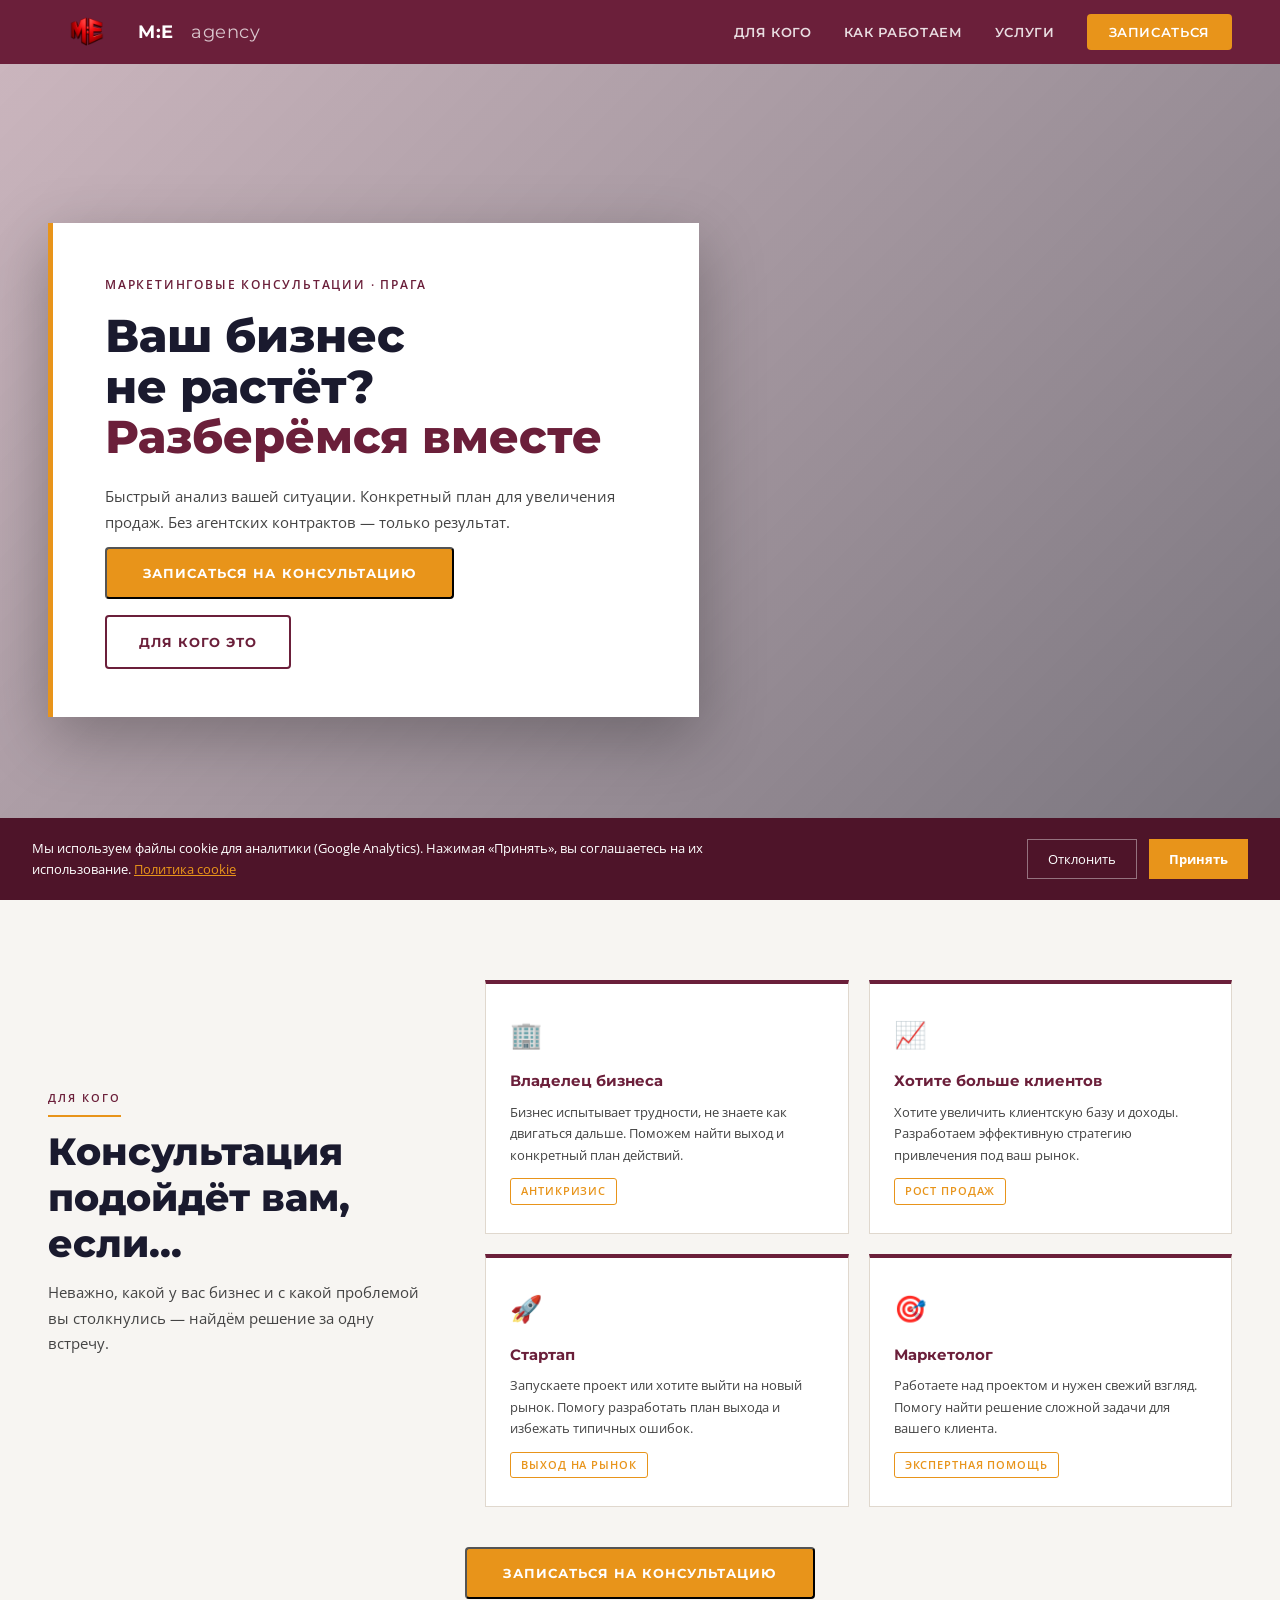
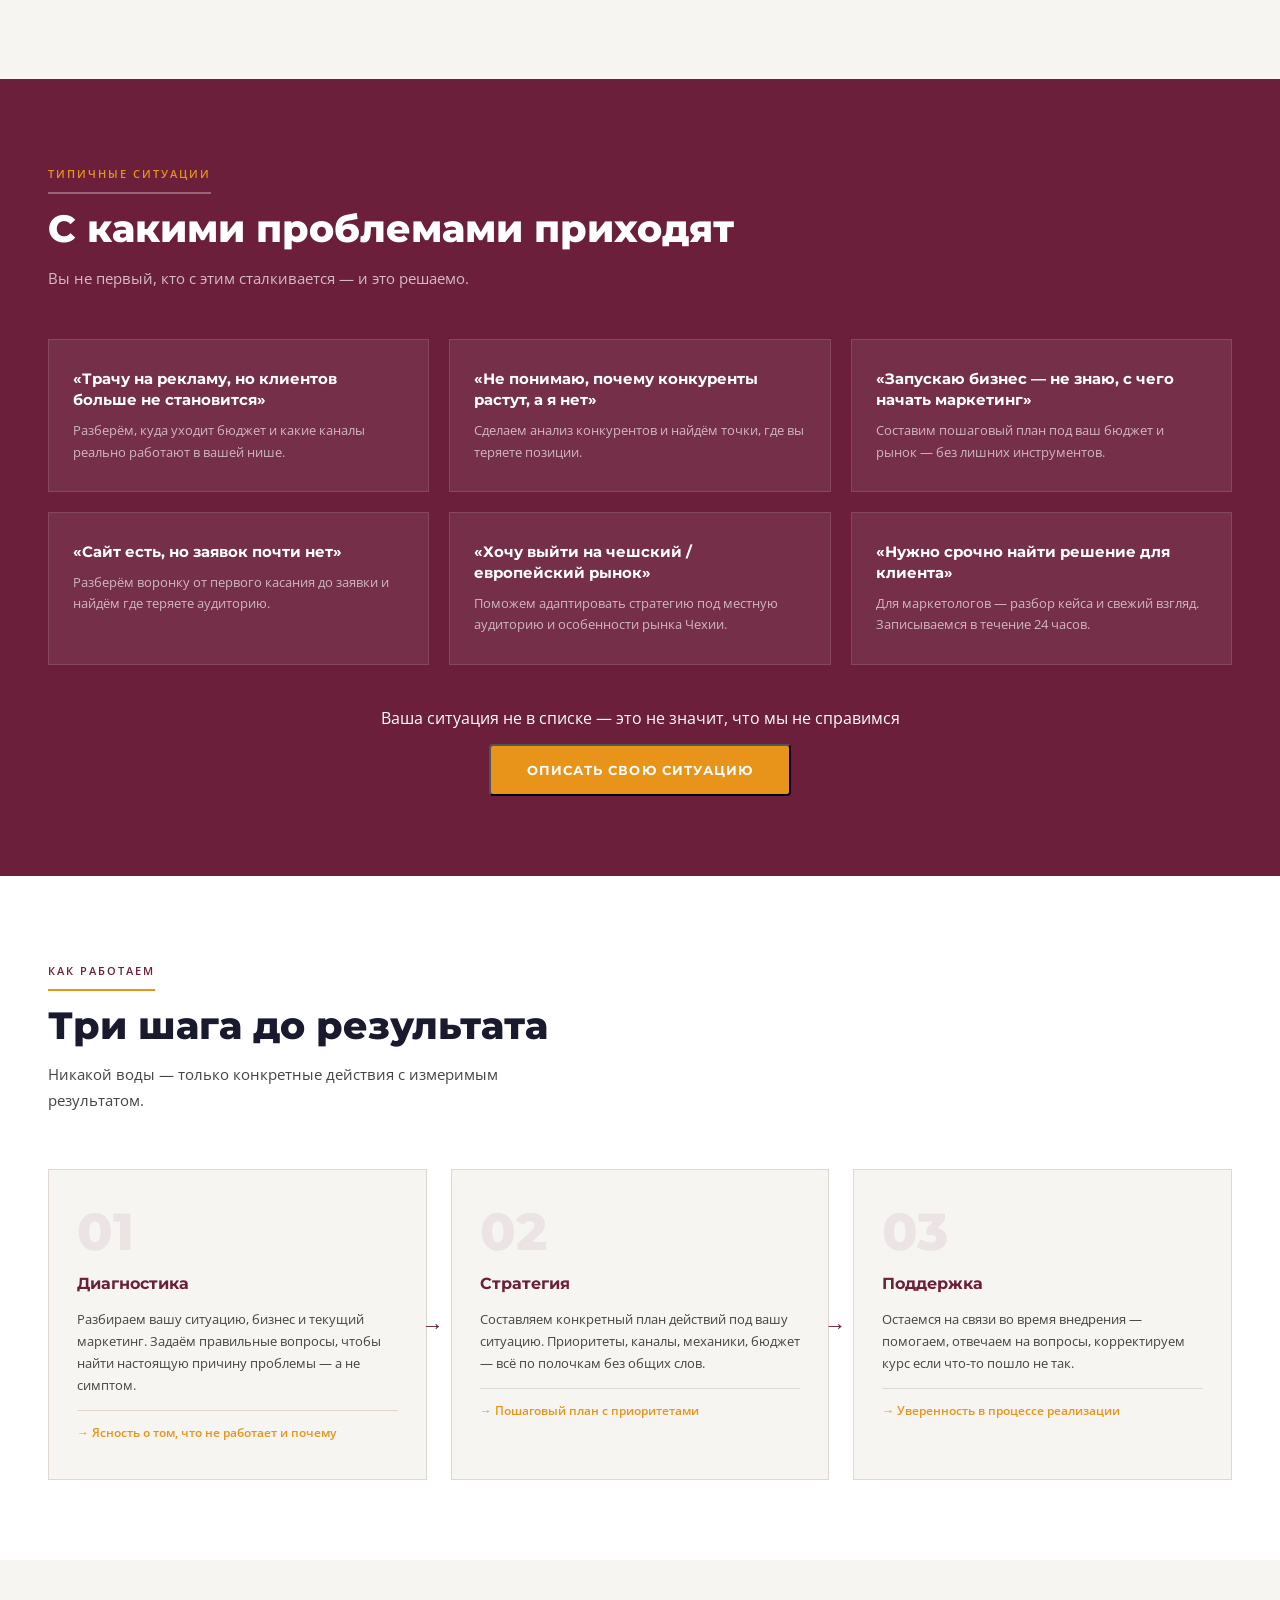
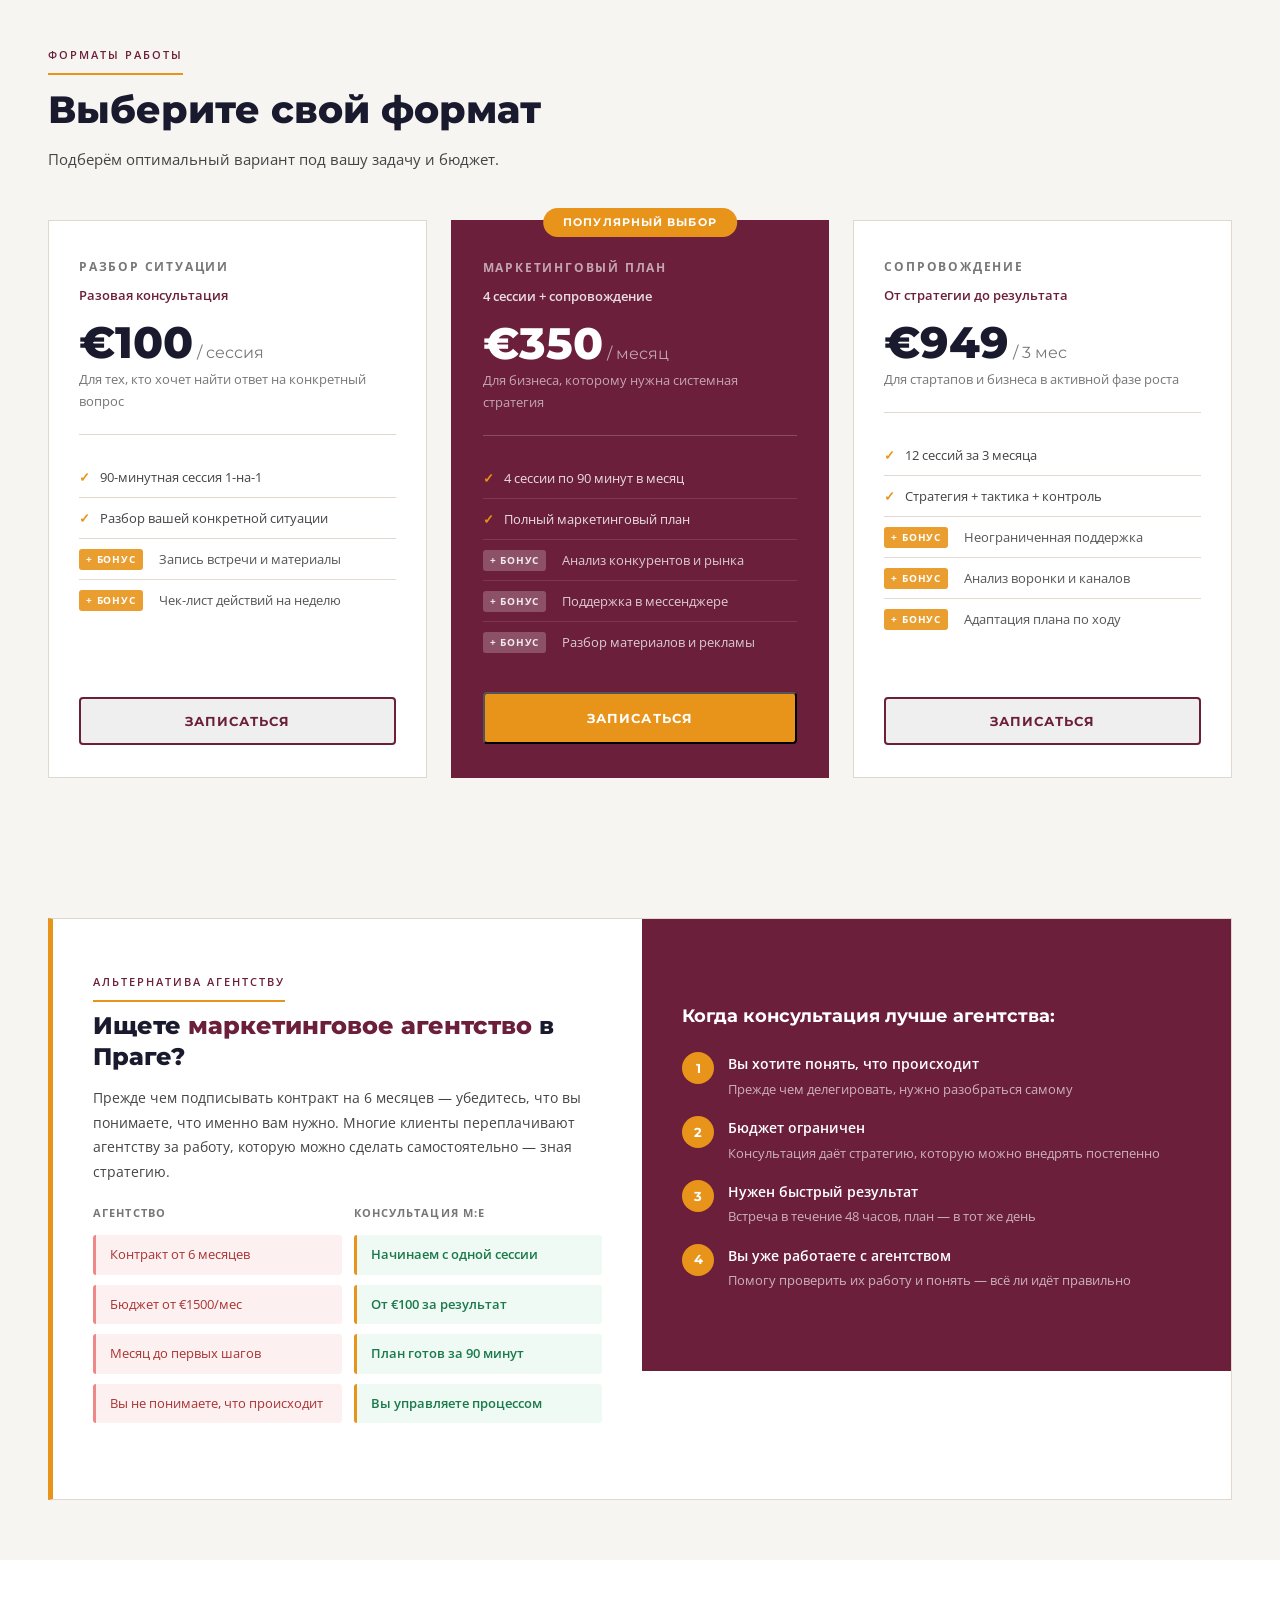
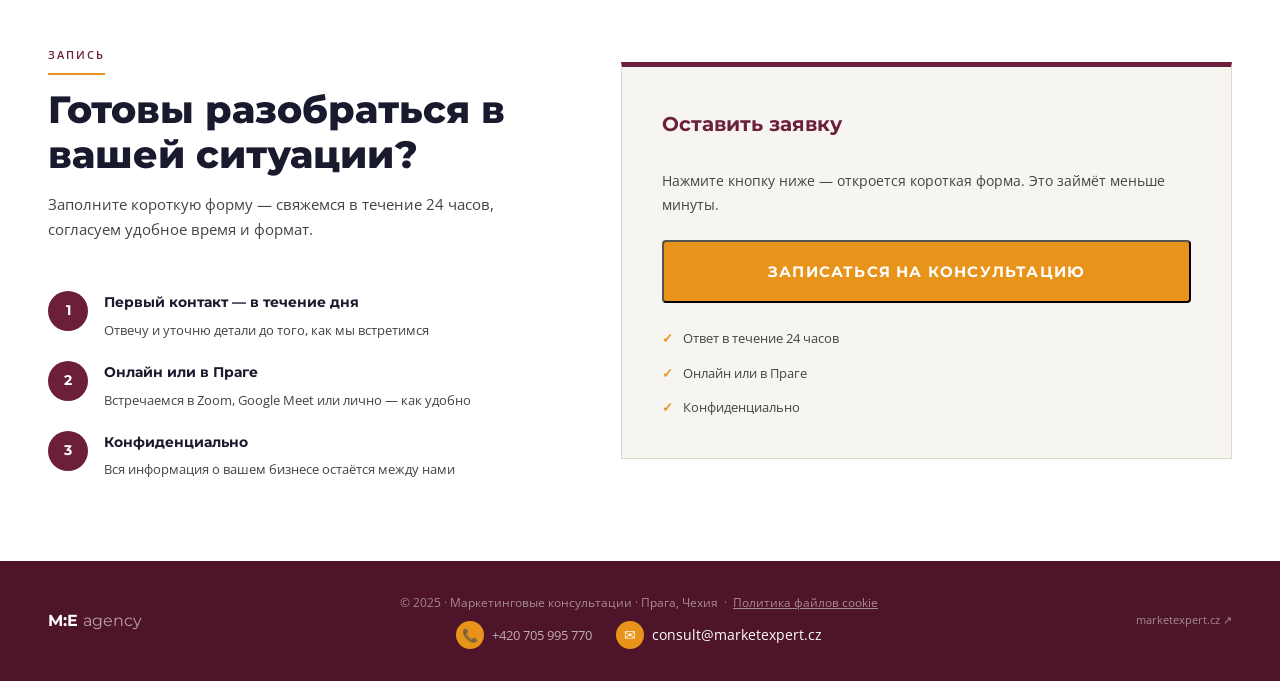
==== index.html @ d2a6aec5 "Update index.html" ====
<!DOCTYPE html>
<html lang="ru">
<head>
<meta charset="UTF-8">
     <link rel="icon" href="favicon.png" type="image/png">
<link rel="apple-touch-icon" href="favicon.png">
<meta name="viewport" content="width=device-width, initial-scale=1.0">

<!-- ═══════════════════════════════════════════
     SEO: Title & Meta
     Оптимизировано под: "маркетинговые консультации прага",
     "marketing agency prague", "marketingova agentura"
═══════════════════════════════════════════ -->
<title>Маркетинговые консультации в Праге — M:E Agency</title>
<meta name="description" content="Маркетинговая консультация 1-на-1 для владельцев бизнеса, стартапов и маркетологов в Праге. Конкретный план роста за 90 минут. Без агентских контрактов — только результат.">
<meta name="keywords" content="маркетинговые консультации прага, маркетинговое агентство прага, marketing agency prague, marketingova agentura praha, online marketing konzultace, консультация по маркетингу, маркетинг для бизнеса, reklamní agentura, маркетинговая стратегия чехия">
<meta name="robots" content="index, follow">
<meta name="author" content="M:E Agency">

<!-- ═══════════════════════════════════════════
     Canonical & hreflang
═══════════════════════════════════════════ -->
<link rel="canonical" href="https://marketexpert.cz/ru-ru/консультации-по-маркетингу-и-росту-бизнеса-в-праге">
<link rel="alternate" hreflang="ru" href="https://marketexpert.cz/ru-ru/консультации-по-маркетингу-и-росту-бизнеса-в-праге">
<link rel="alternate" hreflang="cs" href="https://marketexpert.cz/ru-ru/консультации-по-маркетингу-и-росту-бизнеса-в-праге">
<link rel="alternate" hreflang="x-default" href="https://marketexpert.cz/ru-ru/консультации-по-маркетингу-и-росту-бизнеса-в-праге">

<!-- ═══════════════════════════════════════════
     Open Graph — красивые карточки в соцсетях
═══════════════════════════════════════════ -->
<meta property="og:type" content="website">
<meta property="og:title" content="Маркетинговые консультации в Праге — M:E Agency">
<meta property="og:description" content="Конкретный маркетинговый план для вашего бизнеса за 90 минут. Владельцам бизнеса, стартапам, маркетологам. Прага и онлайн.">
<meta property="og:url" content="https://marketexpert.cz/ru-ru/консультации-по-маркетингу-и-росту-бизнеса-в-праге">
<meta property="og:image" content="https://marketexpert.cz/og-image-consult.jpg">
<meta property="og:image:width" content="1200">
<meta property="og:image:height" content="630">
<meta property="og:locale" content="ru_RU">
<meta property="og:site_name" content="M:E Agency">

<!-- Twitter Card -->
<meta name="twitter:card" content="summary_large_image">
<meta name="twitter:title" content="Маркетинговые консультации в Праге — M:E Agency">
<meta name="twitter:description" content="Конкретный маркетинговый план для вашего бизнеса за 90 минут. Без агентских контрактов.">
<meta name="twitter:image" content="https://marketexpert.cz/og-image-consult.jpg">

<!-- ═══════════════════════════════════════════
     Schema.org JSON-LD
     ProfessionalService + AggregateRating (4.9★ в сниппете Google)
     + Offers для 3 пакетов
═══════════════════════════════════════════ -->
<script type="application/ld+json">
{
  "@context": "https://schema.org",
  "@type": "ProfessionalService",
  "name": "M:E Agency",
  "description": "Маркетинговые консультации 1-на-1 для владельцев бизнеса, стартапов и маркетологов. Конкретный план роста за 90 минут.",
  "url": "https://marketexpert.cz",
  "logo": "https://marketexpert.cz/logo.png",
  "image": "https://marketexpert.cz/og-image-consult.jpg",
  "telephone": "+420705995770",
  "email": "contact@marketexpert.cz",
  "address": {
    "@type": "PostalAddress",
    "addressLocality": "Praha",
    "addressCountry": "CZ"
  },
  "areaServed": [
    { "@type": "Country", "name": "Czech Republic" },
    { "@type": "Country", "name": "Russia" },
    { "@type": "Country", "name": "Ukraine" }
  ],
  "serviceType": "Marketing Consulting",
  "priceRange": "€100 – €949",
  "aggregateRating": {
    "@type": "AggregateRating",
    "ratingValue": "4.9",
    "reviewCount": "120",
    "bestRating": "5",
    "worstRating": "1"
  },
  "hasOfferCatalog": {
    "@type": "OfferCatalog",
    "name": "Форматы консультаций",
    "itemListElement": [
      {
        "@type": "Offer",
        "name": "Разбор ситуации",
        "description": "Разовая консультация 1-на-1, 90 минут. Конкретный разбор вашей ситуации и чек-лист действий.",
        "price": "100",
        "priceCurrency": "EUR"
      },
      {
        "@type": "Offer",
        "name": "Маркетинговый план",
        "description": "4 сессии в месяц + поддержка в мессенджере. Полная маркетинговая стратегия.",
        "price": "350",
        "priceCurrency": "EUR"
      },
      {
        "@type": "Offer",
        "name": "Сопровождение",
        "description": "12 сессий за 3 месяца. Стратегия, тактика и контроль внедрения.",
        "price": "949",
        "priceCurrency": "EUR"
      }
    ]
  },
  "sameAs": [
    "https://www.linkedin.com/company/market-expert-agency"
  ]
}
</script>

<!-- ═══════════════════════════════════════════
     Google Analytics 4 — G-SPKHXMCQGM
═══════════════════════════════════════════ -->
<script>
function loadGA() {
  var s = document.createElement('script');
  s.src = 'https://www.googletagmanager.com/gtag/js?id=G-SPKHXMCQGM';
  s.async = true;
  document.head.appendChild(s);
  window.dataLayer = window.dataLayer || [];
  function gtag(){dataLayer.push(arguments);}
  window.gtag = gtag;
  gtag('js', new Date());
  gtag('config', 'G-SPKHXMCQGM');
}
if (localStorage.getItem('cookie_consent') === 'yes') loadGA();
</script>

<!-- HubSpot Forms -->
<script src="https://js-eu1.hsforms.net/forms/embed/144885667.js" defer></script>

<link rel="preconnect" href="https://fonts.googleapis.com">
<link href="https://fonts.googleapis.com/css2?family=Montserrat:wght@400;600;700;800&family=Open+Sans:wght@300;400;600&display=swap" rel="stylesheet">
<style>
*, *::before, *::after { box-sizing: border-box; margin: 0; padding: 0; }

:root {
  --burg: #6B1F3A;
  --burg-dark: #4e1429;
  --orange: #E8941A;
  --orange-hover: #d4820f;
  --text-dark: #1a1a2e;
  --text-mid: #444;
  --text-light: #777;
  --white: #ffffff;
  --bg-light: #f7f5f2;
  --bg-mid: #f0ece6;
  --border: #e0d8ce;
}

html { scroll-behavior: smooth; }

body {
  font-family: 'Open Sans', sans-serif;
  color: var(--text-dark);
  background: var(--white);
  overflow-x: hidden;
  line-height: 1.7;
}

/* ── NAV ── */
nav {
  background: var(--burg);
  position: fixed; top: 0; left: 0; right: 0; z-index: 100;
  display: flex; align-items: center; justify-content: space-between;
  padding: 0 48px; height: 64px;
}
.logo {
  display: flex; align-items: center; gap: 12px;
  font-family: 'Montserrat', sans-serif;
  color: var(--white); font-size: 18px; font-weight: 700;
  text-decoration: none; letter-spacing: 0.03em;
}
.logo-badge {
  background: var(--white); color: var(--burg);
  width: 36px; height: 36px; border-radius: 6px;
  display: flex; align-items: center; justify-content: center;
  font-size: 13px; font-weight: 800; letter-spacing: -1px;
}
.logo-badge span { color: var(--orange); }
.logo em { font-style: normal; font-weight: 400; color: rgba(255,255,255,0.75); }
.nav-links { display: flex; gap: 32px; align-items: center; }
.nav-links a {
  color: rgba(255,255,255,0.85); text-decoration: none;
  font-family: 'Montserrat', sans-serif;
  font-size: 13px; font-weight: 600;
  letter-spacing: 0.05em; text-transform: uppercase;
  transition: color 0.2s;
}
.nav-links a:hover { color: var(--white); }
.nav-cta {
  background: var(--orange) !important; color: var(--white) !important;
  padding: 10px 22px !important; border-radius: 4px !important;
  transition: background 0.2s !important;
}
.nav-cta:hover { background: var(--orange-hover) !important; }

/* ── HERO ── */
.hero {
  min-height: 100vh;
  position: relative;
  overflow: hidden;
  display: flex; align-items: center;
  padding: 100px 48px 60px;
}
     .hero-bg {
  position: absolute;
  inset: -15% 0;
  background:
    linear-gradient(135deg, rgba(107,31,58,0.3) 0%, rgba(20,15,30,0.6) 100%),
    url('https://images.unsplash.com/photo-1541849546-216549ae216d?w=1600&q=80') center/cover no-repeat;
  will-change: transform;
  z-index: 0;
}
.hero-card {
  background: var(--white); width: min(680px, 55%);
  padding: 52px 52px 48px;
  border-left: 5px solid var(--orange);
  box-shadow: 0 20px 60px rgba(0,0,0,0.28);
  animation: fadeUp 0.7s ease both;
}
.hero-label {
  font-size: 12px; letter-spacing: 0.15em; text-transform: uppercase;
  color: var(--burg); margin-bottom: 16px; font-weight: 600;
}
.hero h1 {
  font-family: 'Montserrat', sans-serif;
  font-size: clamp(28px, 4vw, 46px); font-weight: 800;
  line-height: 1.1; color: var(--text-dark); margin-bottom: 20px;
}
.hero h1 span { color: var(--burg); }
.hero p { font-size: 15px; color: var(--text-mid); margin-bottom: 12px; line-height: 1.75; }
.hero-problem {
  background: var(--bg-light); border-left: 3px solid var(--orange);
  padding: 14px 18px; margin: 20px 0 32px;
  font-size: 14px; color: var(--text-mid);
}
.hero-problem strong { color: var(--burg); font-weight: 700; display: block; margin-bottom: 6px; }
.hero-btns { display: flex; gap: 16px; flex-wrap: wrap; }
.btn-orange {
  display: inline-block; background: var(--orange); color: var(--white);
  padding: 16px 36px; font-family: 'Montserrat', sans-serif;
  font-size: 13px; font-weight: 700; letter-spacing: 0.08em; text-transform: uppercase;
  text-decoration: none; border-radius: 4px;
  transition: background 0.2s, transform 0.15s;
}
.btn-orange:hover { background: var(--orange-hover); transform: translateY(-2px); }
.btn-outline {
  display: inline-block; border: 2px solid var(--burg); color: var(--burg);
  padding: 14px 32px; font-family: 'Montserrat', sans-serif;
  font-size: 13px; font-weight: 700; letter-spacing: 0.08em; text-transform: uppercase;
  text-decoration: none; border-radius: 4px; transition: all 0.2s;
}
.btn-outline:hover { background: var(--burg); color: var(--white); }

/* ── STATS BAR ── */
.stats-bar {
  background: var(--burg);
  display: grid; grid-template-columns: repeat(4, 1fr);
}
.stat-item {
  padding: 24px 20px; text-align: center;
  border-right: 1px solid rgba(255,255,255,0.12);
}
.stat-item:last-child { border-right: none; }
.stat-num {
  font-family: 'Montserrat', sans-serif; font-size: 32px; font-weight: 800;
  color: var(--orange); line-height: 1; margin-bottom: 4px;
}
.stat-num sup { font-size: 16px; }
.stat-label { font-size: 11px; color: rgba(255,255,255,0.65); letter-spacing: 0.08em; text-transform: uppercase; }

/* ── TRUST BAR ── */
.trust-bar {
  background: var(--bg-light); padding: 18px 48px;
  display: flex; align-items: center; gap: 40px; flex-wrap: wrap;
  border-bottom: 1px solid var(--border);
}
.trust-bar span { font-size: 12px; color: var(--text-light); letter-spacing: 0.05em; font-weight: 600; text-transform: uppercase; }
.trust-item {
  font-size: 13px; color: var(--text-mid); display: flex; align-items: center; gap: 8px;
}
.trust-item::before { content: '✓'; color: var(--orange); font-weight: 700; }

/* ── SHARED SECTION ── */
section { padding: 80px 48px; }
.section-label {
  display: inline-block; font-size: 11px; letter-spacing: 0.18em;
  text-transform: uppercase; color: var(--burg); font-weight: 600;
  margin-bottom: 12px; padding-bottom: 8px; border-bottom: 2px solid var(--orange);
}
.section-title {
  font-family: 'Montserrat', sans-serif;
  font-size: clamp(24px, 3.5vw, 38px); font-weight: 800;
  color: var(--text-dark); line-height: 1.2; margin-bottom: 14px;
}
.section-sub { font-size: 15px; color: var(--text-mid); max-width: 540px; margin-bottom: 48px; }

/* ── FOR WHOM ── */
.for-whom { background: var(--bg-light); }
.for-whom-inner { display: grid; grid-template-columns: 1fr 2fr; gap: 64px; align-items: center; }
.whom-grid { display: grid; grid-template-columns: 1fr 1fr; gap: 20px; }
.whom-card {
  background: var(--white); border: 1px solid var(--border);
  border-top: 4px solid var(--burg); padding: 28px 24px;
  transition: box-shadow 0.3s, transform 0.3s;
}
.whom-card:hover { box-shadow: 0 8px 30px rgba(107,31,58,0.12); transform: translateY(-3px); }
.whom-icon { font-size: 26px; margin-bottom: 12px; }
.whom-card h3 {
  font-family: 'Montserrat', sans-serif; font-size: 15px; font-weight: 700;
  color: var(--burg); margin-bottom: 8px;
}
.whom-card p { font-size: 13px; color: var(--text-mid); line-height: 1.65; }
.whom-card .tag {
  display: inline-block; margin-top: 12px;
  font-size: 11px; font-weight: 600; letter-spacing: 0.08em; text-transform: uppercase;
  color: var(--orange); border: 1px solid var(--orange); padding: 3px 10px; border-radius: 3px;
}

/* ── PROBLEMS ── */
.problems { background: var(--burg); }
.problems .section-label { color: var(--orange); border-bottom-color: rgba(255,255,255,0.3); }
.problems .section-title { color: var(--white); }
.problems .section-sub { color: rgba(255,255,255,0.7); }
.problems-grid { display: grid; grid-template-columns: repeat(3, 1fr); gap: 20px; }
.problem-card {
  background: rgba(255,255,255,0.07); border: 1px solid rgba(255,255,255,0.12);
  padding: 28px 24px; transition: background 0.3s;
}
.problem-card:hover { background: rgba(255,255,255,0.12); }
.problem-q {
  font-family: 'Montserrat', sans-serif; font-size: 15px; font-weight: 700;
  color: var(--white); margin-bottom: 10px; line-height: 1.4;
}
.problem-a { font-size: 13px; color: rgba(255,255,255,0.65); line-height: 1.65; }
.problems-cta { margin-top: 40px; text-align: center; }
.problems-cta p { color: rgba(255,255,255,0.7); font-size: 14px; margin-bottom: 16px; }

/* ── PROCESS ── */
.process { background: var(--white); }
.steps { display: grid; grid-template-columns: repeat(3, 1fr); gap: 24px; }
.step {
  background: var(--bg-light); border: 1px solid var(--border);
  padding: 36px 28px; position: relative; transition: box-shadow 0.3s;
}
.step {
  transition: filter 0.3s ease, opacity 0.3s ease, transform 0.3s ease, box-shadow 0.3s;
}

.steps:hover .step {
  filter: blur(2px);
  opacity: 0.45;
  transform: scale(0.98);
}

.steps:hover .step:hover {
  filter: blur(0);
  opacity: 1;
  transform: scale(1.01);
  box-shadow: 0 12px 40px rgba(107,31,58,0.15);
}
.step::after {
  content: '→'; position: absolute; right: -18px; top: 50%; transform: translateY(-50%);
  font-size: 22px; color: var(--burg); font-weight: 700; z-index: 1;
}
.step:last-child::after { display: none; }
.step-num {
  font-family: 'Montserrat', sans-serif; font-size: 52px; font-weight: 800;
  color: rgba(107,31,58,0.08); line-height: 1; margin-bottom: 12px;
}
.step h3 {
  font-family: 'Montserrat', sans-serif; font-size: 16px; font-weight: 700;
  color: var(--burg); margin-bottom: 10px;
}
.step p { font-size: 13px; color: var(--text-mid); line-height: 1.7; }
.step-result {
  margin-top: 14px; font-size: 12px; font-weight: 600;
  color: var(--orange); border-top: 1px solid var(--border); padding-top: 12px;
}
.step-result::before { content: '→ '; }

/* ── PRICING ── */
.pricing { background: var(--bg-light); }
.plans { display: grid; grid-template-columns: repeat(3, 1fr); gap: 24px; }
.plan {
  background: var(--white); border: 1px solid var(--border);
  padding: 36px 30px 32px; position: relative; transition: box-shadow 0.3s, transform 0.3s; display: flex; flex-direction: column;
}
.plan:hover { box-shadow: 0 12px 40px rgba(107,31,58,0.12); transform: translateY(-4px); }
.plan.featured { border: 2px solid var(--burg); background: var(--burg); color: var(--white); }
.plan-badge {
  position: absolute; top: -14px; left: 50%; transform: translateX(-50%);
  background: var(--orange); color: var(--white);
  font-family: 'Montserrat', sans-serif; font-size: 11px; font-weight: 700;
  letter-spacing: 0.1em; text-transform: uppercase; padding: 5px 20px; border-radius: 20px; white-space: nowrap;
}
.plan-name { font-size: 12px; font-weight: 700; letter-spacing: 0.15em; text-transform: uppercase; color: var(--text-light); margin-bottom: 6px; }
.plan.featured .plan-name { color: rgba(255,255,255,0.6); }
.plan-for { font-size: 13px; color: var(--burg); font-weight: 600; margin-bottom: 14px; }
.plan.featured .plan-for { color: rgba(255,255,255,0.85); }
.plan-price { font-family: 'Montserrat', sans-serif; font-size: 44px; font-weight: 800; color: var(--text-dark); line-height: 1; margin-bottom: 4px; }
.plan.featured .plan-price { color: var(--white); }
.plan-price span { font-size: 16px; font-weight: 400; color: var(--text-light); }
.plan.featured .plan-price span { color: rgba(255,255,255,0.6); }
.plan-desc { font-size: 13px; color: var(--text-light); margin-bottom: 22px; }
.plan.featured .plan-desc { color: rgba(255,255,255,0.6); }
.plan-divider { height: 1px; background: var(--border); margin-bottom: 22px; }
.plan.featured .plan-divider { background: rgba(255,255,255,0.2); }
.plan-features { list-style: none; margin-bottom: 30px; flex: 1; }
.plan-features li {
  font-size: 13px; color: var(--text-mid); padding: 9px 0;
  border-bottom: 1px solid var(--border); display: flex; gap: 10px; align-items: flex-start;
}
.plan.featured .plan-features li { color: rgba(255,255,255,0.85); border-bottom-color: rgba(255,255,255,0.12); }
.plan-features li::before { content: '✓'; color: var(--orange); font-weight: 700; flex-shrink: 0; }
.plan-features li:last-child { border-bottom: none; }
.plan .btn-orange, .plan .btn-outline { width: 100%; text-align: center; display: block; }

/* ── AGENCY BLOCK ── */
.agency-block { background: var(--bg-light); padding: 60px 48px; }
.agency-inner {
  background: var(--white); border: 1px solid var(--border);
  border-left: 5px solid var(--orange);
  display: grid; grid-template-columns: 1fr 1fr; gap: 0; align-items: start;
}
.agency-left { padding: 48px 40px; }
.agency-left .section-label { margin-bottom: 8px; }
.agency-left h2 { font-family: 'Montserrat', sans-serif; font-size: 24px; font-weight: 800; color: var(--text-dark); margin-bottom: 14px; line-height: 1.3; }
.agency-left h2 span { color: var(--burg); }
.agency-left p { font-size: 14px; color: var(--text-mid); line-height: 1.75; margin-bottom: 16px; }
.agency-right { background: var(--burg); padding: 48px 40px; display: flex; flex-direction: column; justify-content: flex-start; }
.agency-compare { display: flex; flex-direction: column; gap: 10px; margin: 20px 0 28px; }
.compare-row { display: grid; grid-template-columns: 1fr 1fr; gap: 12px; }
.compare-cell {
  font-size: 13px; padding: 10px 14px;
  border-radius: 3px; line-height: 1.5;
}
.compare-cell.bad { background: #fdf0f0; color: #a33; border-left: 3px solid #e88; }
.compare-cell.good { background: #f0faf4; color: #1a7a4a; border-left: 3px solid var(--orange); font-weight: 600; }
.compare-head { font-size: 11px; font-weight: 700; text-transform: uppercase; letter-spacing: 0.1em; color: var(--text-light); margin-bottom: 2px; }
/* section-label высота ~12px + margin 8px + h2 margin-bottom 14px ≈ 34px — столько добавляем h3 */
.agency-right h3 { font-family: 'Montserrat', sans-serif; font-size: 18px; font-weight: 700; color: var(--white); margin-bottom: 20px; margin-top: 34px; }
.agency-points { display: flex; flex-direction: column; gap: 16px; margin-bottom: 32px; }
.agency-point { display: flex; gap: 14px; align-items: flex-start; }
.ap-num {
  width: 32px; height: 32px; border-radius: 50%;
  background: var(--orange); color: var(--white);
  display: flex; align-items: center; justify-content: center;
  font-family: 'Montserrat', sans-serif; font-size: 13px; font-weight: 700; flex-shrink: 0;
}
.ap-text h4 { font-size: 14px; font-weight: 600; color: var(--white); margin-bottom: 2px; }
.ap-text p { font-size: 13px; color: rgba(255,255,255,0.65); }

/* ── BOOKING ── */
.booking { background: var(--white); }
.booking-inner { display: grid; grid-template-columns: 5fr 6fr; gap: 64px; align-items: center; }
.booking-perks { margin-top: 36px; display: flex; flex-direction: column; gap: 20px; }
.perk { display: flex; gap: 16px; align-items: flex-start; }
.perk-num {
  width: 40px; height: 40px; border-radius: 50%;
  background: var(--burg); color: var(--white);
  display: flex; align-items: center; justify-content: center;
  font-family: 'Montserrat', sans-serif; font-size: 14px; font-weight: 700; flex-shrink: 0;
}
.perk h4 { font-family: 'Montserrat', sans-serif; font-size: 14px; font-weight: 700; color: var(--text-dark); margin-bottom: 4px; }
.perk p { font-size: 13px; color: var(--text-mid); }
.form-card {
  background: var(--bg-light); border: 1px solid var(--border);
  border-top: 5px solid var(--burg); padding: 40px;
}
.form-title { font-family: 'Montserrat', sans-serif; font-size: 20px; font-weight: 700; color: var(--burg); margin-bottom: 28px; }
.form-row { display: grid; grid-template-columns: 1fr 1fr; gap: 16px; }
.field { margin-bottom: 16px; }
.field label { display: block; font-size: 12px; font-weight: 600; letter-spacing: 0.08em; text-transform: uppercase; color: var(--text-mid); margin-bottom: 7px; }
.field input, .field select, .field textarea {
  width: 100%; padding: 12px 16px;
  background: var(--white); border: 1px solid var(--border);
  color: var(--text-dark); font-family: 'Open Sans', sans-serif; font-size: 14px;
  outline: none; transition: border-color 0.2s; border-radius: 3px; -webkit-appearance: none;
}
.field select { appearance: none; background-image: url("data:image/svg+xml,%3Csvg xmlns='http://www.w3.org/2000/svg' width='12' height='8' viewBox='0 0 12 8'%3E%3Cpath d='M1 1l5 5 5-5' stroke='%23777' stroke-width='1.5' fill='none'/%3E%3C/svg%3E"); background-repeat: no-repeat; background-position: right 16px center; cursor: pointer; }
.field input:focus, .field select:focus, .field textarea:focus { border-color: var(--burg); }
.field textarea { resize: vertical; min-height: 100px; }
.field input::placeholder, .field textarea::placeholder { color: #bbb; }
.btn-submit {
  width: 100%; padding: 16px; background: var(--burg); color: var(--white);
  border: none; border-radius: 4px; font-family: 'Montserrat', sans-serif;
  font-size: 13px; font-weight: 700; letter-spacing: 0.1em; text-transform: uppercase;
  cursor: pointer; margin-top: 8px; transition: background 0.2s, transform 0.15s;
}
.btn-submit:hover { background: var(--burg-dark); transform: translateY(-1px); }
.form-note { text-align: center; font-size: 11px; color: var(--text-light); margin-top: 12px; }

/* ── FOOTER ── */
footer {
  background: var(--burg-dark); padding: 32px 48px;
  display: flex; justify-content: space-between; align-items: center;
}
.footer-logo { font-family: 'Montserrat', sans-serif; font-size: 16px; font-weight: 700; color: var(--white); }
.footer-logo em { font-style: normal; font-weight: 400; color: rgba(255,255,255,0.6); }
footer p { font-size: 12px; color: rgba(255,255,255,0.5); }

/* ── HUBSPOT MODAL ── */
.hs-modal-overlay {
  display: none; position: fixed; inset: 0; z-index: 999;
  background: rgba(20,10,20,0.72); backdrop-filter: blur(4px);
  align-items: center; justify-content: center; padding: 24px;
}
.hs-modal-overlay.open { display: flex; }
.hs-modal-box {
  background: var(--white); border-top: 5px solid var(--burg);
  max-width: 560px; width: 100%; padding: 40px;
  position: relative; max-height: 90vh; overflow-y: auto;
  animation: fadeUp 0.3s ease both;
}
.hs-modal-close {
  position: absolute; top: 14px; right: 18px;
  font-size: 22px; color: var(--text-light); cursor: pointer;
  background: none; border: none; line-height: 1;
  transition: color 0.2s;
}
.hs-modal-close:hover { color: var(--burg); }
.hs-modal-title {
  font-family: 'Montserrat', sans-serif; font-size: 20px; font-weight: 800;
  color: var(--burg); margin-bottom: 6px;
}
.hs-modal-sub { font-size: 13px; color: var(--text-light); margin-bottom: 24px; }

/* ── ANIM ── */
@keyframes fadeUp { from { opacity:0; transform:translateY(24px);} to {opacity:1; transform:translateY(0);} }

/* ── SCROLL ANIMATIONS ── */
.reveal {
  opacity: 0;
  transform: translateY(32px);
  transition: opacity 0.65s ease, transform 0.65s ease;
}
.reveal.visible {
  opacity: 1;
  transform: translateY(0);
}
.reveal-left {
  opacity: 0;
  transform: translateX(-28px);
  transition: opacity 0.65s ease, transform 0.65s ease;
}
.reveal-left.visible {
  opacity: 1;
  transform: translateX(0);
}
/* staggered children */
.stagger > * {
  opacity: 0;
  transform: translateY(28px);
  transition: opacity 0.55s ease, transform 0.55s ease;
}
.stagger.visible > *:nth-child(1) { opacity:1; transform:none; transition-delay: 0s; }
.stagger.visible > *:nth-child(2) { opacity:1; transform:none; transition-delay: 0.1s; }
.stagger.visible > *:nth-child(3) { opacity:1; transform:none; transition-delay: 0.2s; }
.stagger.visible > *:nth-child(4) { opacity:1; transform:none; transition-delay: 0.3s; }
.stagger.visible > *:nth-child(5) { opacity:1; transform:none; transition-delay: 0.4s; }
.stagger.visible > *:nth-child(6) { opacity:1; transform:none; transition-delay: 0.5s; }

@media (prefers-reduced-motion: reduce) {
  .reveal, .reveal-left, .stagger > * { opacity:1 !important; transform:none !important; transition: none !important; }
}

/* ── PLAN FEATURES — bonus badges ── */
.plan-features li.core::before { content: '✓'; color: var(--orange); font-weight: 700; flex-shrink: 0; }
.plan-features li.bonus { opacity: 0.9; }
.plan-features li.bonus::before { content: none; }
.bonus-badge {
  display: inline-flex; align-items: center; gap: 4px;
  font-size: 10px; font-weight: 700; letter-spacing: 0.08em; text-transform: uppercase;
  background: var(--orange); color: #fff;
  padding: 2px 7px; border-radius: 3px; flex-shrink: 0; margin-top: 1px;
}
.plan.featured .bonus-badge { background: rgba(255,255,255,0.25); color: #fff; }
.plan-features li { align-items: flex-start; }

/* ── RESPONSIVE — улучшенное масштабирование ── */
@media (max-width: 1200px) {
  .for-whom-inner { gap: 40px; }
  .agency-inner { gap: 0; }
}
@media (max-width: 960px) {
  nav { padding: 0 24px; }
  .nav-links { display: none; }
  section, .agency-block { padding: 56px 24px; }
  .hero { padding: 100px 24px 48px; }
  .hero-card { width: 100% !important; padding: 36px 28px 32px; }
  .for-whom-inner { grid-template-columns: 1fr; gap: 36px; }
  .whom-grid { grid-template-columns: 1fr 1fr; }
  .problems-grid { grid-template-columns: 1fr 1fr; }
  .steps { grid-template-columns: 1fr; gap: 16px; }
  .step::after { display: none; }
  .plans { grid-template-columns: 1fr; }
  .agency-inner { grid-template-columns: 1fr; }
  .booking-inner { grid-template-columns: 1fr; gap: 40px; }
  .form-row { grid-template-columns: 1fr; }
  .compare-row { grid-template-columns: 1fr; }
  footer { flex-direction: column; gap: 10px; text-align: center; }
}
@media (max-width: 600px) {
  .whom-grid { grid-template-columns: 1fr; }
  .problems-grid { grid-template-columns: 1fr; }
  nav { padding: 0 16px; }
  .logo { font-size: 14px; }
  section, .agency-block { padding: 48px 16px; }
  .hero { padding: 88px 16px 40px; }
  .hero-card { padding: 28px 20px 24px; }
  .hero h1 { font-size: clamp(26px, 7vw, 36px); }
  .plans { grid-template-columns: 1fr; }
  footer { padding: 24px 16px; }
}
</style>
</head>
<body>

<!-- SEO hidden keywords block -->
<div style="display:none" aria-hidden="true">
  marketing agency prague, marketingová agentura Praha, online marketing konzultace,
  маркетинговое агентство прага, консультация по маркетингу чехия, reklamní agentura,
  маркетинг для бизнеса, маркетинговая консультация, b2b marketing agency czech
</div>

<!-- NAV -->
<nav>
  <a href="#" class="logo">
    <img src="[data-uri]" alt="Market Expert logo" style="height:52px;width:auto;display:block;">
    M:E <em>&nbsp;agency</em>
  </a>
  <div class="nav-links">
    <a href="#for-whom">Для кого</a>
    <a href="#process">Как работаем</a>
    <a href="#pricing">Услуги</a>
    <button onclick="openModal()" class="nav-cta" style="border:none;cursor:pointer;font-family:'Montserrat',sans-serif;letter-spacing:0.05em;text-transform:uppercase;font-weight:600;font-size:13px;">Записаться</button>
  </div>
</nav>

<!-- HERO -->
<section class="hero">
     <div class="hero-bg" id="heroBg"></div>
<div class="hero-card" style="position:relative;z-index:1;">
     <div class="hero-label">Маркетинговые консультации · Прага</div>
    <h1>Ваш бизнес<br>не растёт?<br><span>Разберёмся вместе</span></h1>
    <p>Быстрый анализ вашей ситуации. Конкретный план для увеличения продаж. Без агентских контрактов — только результат.</p>
    <div class="hero-btns">
      <button onclick="openModal()" class="btn-orange">Записаться на консультацию</button>
      <a href="#for-whom" class="btn-outline">Для кого это</a>
    </div>
  </div>
</section>

<!-- FOR WHOM -->
<section class="for-whom" id="for-whom">
  <div class="for-whom-inner">
    <div class="reveal-left">
      <div class="section-label">Для кого</div>
      <h2 class="section-title">Консультация подойдёт вам, если...</h2>
      <p class="section-sub">Неважно, какой у вас бизнес и с какой проблемой вы столкнулись — найдём решение за одну встречу.</p>
    </div>
    <div class="whom-grid stagger">
      <div class="whom-card">
        <div class="whom-icon">🏢</div>
        <h3>Владелец бизнеса</h3>
        <p>Бизнес испытывает трудности, не знаете как двигаться дальше. Поможем найти выход и конкретный план действий.</p>
        <span class="tag">Антикризис</span>
      </div>
      <div class="whom-card">
        <div class="whom-icon">📈</div>
        <h3>Хотите больше клиентов</h3>
        <p>Хотите увеличить клиентскую базу и доходы. Разработаем эффективную стратегию привлечения под ваш рынок.</p>
        <span class="tag">Рост продаж</span>
      </div>
      <div class="whom-card">
        <div class="whom-icon">🚀</div>
        <h3>Стартап</h3>
        <p>Запускаете проект или хотите выйти на новый рынок. Помогу разработать план выхода и избежать типичных ошибок.</p>
        <span class="tag">Выход на рынок</span>
      </div>
      <div class="whom-card">
        <div class="whom-icon">🎯</div>
        <h3>Маркетолог</h3>
        <p>Работаете над проектом и нужен свежий взгляд. Помогу найти решение сложной задачи для вашего клиента.</p>
        <span class="tag">Экспертная помощь</span>
      </div>
    </div>
  </div>
  <div class="reveal" style="text-align:center; margin-top:40px;">
    <button onclick="openModal()" class="btn-orange">Записаться на консультацию</button>
  </div>
</section>

<!-- PROBLEMS -->
<section class="problems">
  <div class="reveal">
    <div class="section-label">Типичные ситуации</div>
    <h2 class="section-title" style="color:#fff">С какими проблемами приходят</h2>
    <p class="section-sub">Вы не первый, кто с этим сталкивается — и это решаемо.</p>
  </div>
  <div class="problems-grid stagger">
    <div class="problem-card">
      <div class="problem-q">«Трачу на рекламу, но клиентов больше не становится»</div>
      <div class="problem-a">Разберём, куда уходит бюджет и какие каналы реально работают в вашей нише.</div>
    </div>
    <div class="problem-card">
      <div class="problem-q">«Не понимаю, почему конкуренты растут, а я нет»</div>
      <div class="problem-a">Сделаем анализ конкурентов и найдём точки, где вы теряете позиции.</div>
    </div>
    <div class="problem-card">
      <div class="problem-q">«Запускаю бизнес — не знаю, с чего начать маркетинг»</div>
      <div class="problem-a">Составим пошаговый план под ваш бюджет и рынок — без лишних инструментов.</div>
    </div>
    <div class="problem-card">
      <div class="problem-q">«Сайт есть, но заявок почти нет»</div>
      <div class="problem-a">Разберём воронку от первого касания до заявки и найдём где теряете аудиторию.</div>
    </div>
    <div class="problem-card">
      <div class="problem-q">«Хочу выйти на чешский / европейский рынок»</div>
      <div class="problem-a">Поможем адаптировать стратегию под местную аудиторию и особенности рынка Чехии.</div>
    </div>
    <div class="problem-card">
      <div class="problem-q">«Нужно срочно найти решение для клиента»</div>
      <div class="problem-a">Для маркетологов — разбор кейса и свежий взгляд. Записываемся в течение 24 часов.</div>
    </div>
  </div>
  </div>
  <div class="reveal" style="margin-top:40px;text-align:center;">
    <p style="color:#fff;">Ваша ситуация не в списке — это не значит, что мы не справимся</p>
    <button onclick="openModal()" class="btn-orange" style="margin-top:12px;">Описать свою ситуацию</button>
  </div>
</section>

<!-- PROCESS -->
<section class="process" id="process">
  <div class="reveal" style="margin-bottom:56px">
    <div class="section-label">Как работаем</div>
    <h2 class="section-title">Три шага до результата</h2>
    <p class="section-sub">Никакой воды — только конкретные действия с измеримым результатом.</p>
  </div>
  <div class="steps stagger">
    <div class="step">
      <div class="step-num">01</div>
      <h3>Диагностика</h3>
      <p>Разбираем вашу ситуацию, бизнес и текущий маркетинг. Задаём правильные вопросы, чтобы найти настоящую причину проблемы — а не симптом.</p>
      <div class="step-result">Ясность о том, что не работает и почему</div>
    </div>
    <div class="step">
      <div class="step-num">02</div>
      <h3>Стратегия</h3>
      <p>Составляем конкретный план действий под вашу ситуацию. Приоритеты, каналы, механики, бюджет — всё по полочкам без общих слов.</p>
      <div class="step-result">Пошаговый план с приоритетами</div>
    </div>
    <div class="step">
      <div class="step-num">03</div>
      <h3>Поддержка</h3>
      <p>Остаемся на связи во время внедрения — помогаем, отвечаем на вопросы, корректируем курс если что-то пошло не так.</p>
      <div class="step-result">Уверенность в процессе реализации</div>
    </div>
  </div>
</section>

<!-- PRICING -->
<section class="pricing" id="pricing">
  <div class="reveal" style="margin-bottom:48px">
    <div class="section-label">Форматы работы</div>
    <h2 class="section-title">Выберите свой формат</h2>
    <p class="section-sub">Подберём оптимальный вариант под вашу задачу и бюджет.</p>
  </div>
  <div class="plans stagger">
    <div class="plan">
      <div class="plan-name">Разбор ситуации</div>
      <div class="plan-for">Разовая консультация</div>
      <div class="plan-price">€100<span> / сессия</span></div>
      <div class="plan-desc">Для тех, кто хочет найти ответ на конкретный вопрос</div>
      <div class="plan-divider"></div>
      <ul class="plan-features">
        <li class="core">90-минутная сессия 1-на-1</li>
        <li class="core">Разбор вашей конкретной ситуации</li>
        <li class="bonus"><span class="bonus-badge">+ бонус</span>&nbsp; Запись встречи и материалы</li>
        <li class="bonus"><span class="bonus-badge">+ бонус</span>&nbsp; Чек-лист действий на неделю</li>
      </ul>
      <button onclick="openPlanModal('plan100')" class="btn-outline" style="width:100%;text-align:center;cursor:pointer">Записаться</button>
    </div>
    <div class="plan featured">
      <div class="plan-badge">Популярный выбор</div>
      <div class="plan-name">Маркетинговый план</div>
      <div class="plan-for">4 сессии + сопровождение</div>
      <div class="plan-price">€350<span> / месяц</span></div>
      <div class="plan-desc">Для бизнеса, которому нужна системная стратегия</div>
      <div class="plan-divider"></div>
      <ul class="plan-features">
        <li class="core">4 сессии по 90 минут в месяц</li>
        <li class="core">Полный маркетинговый план</li>
        <li class="bonus"><span class="bonus-badge">+ бонус</span>&nbsp; Анализ конкурентов и рынка</li>
        <li class="bonus"><span class="bonus-badge">+ бонус</span>&nbsp; Поддержка в мессенджере</li>
        <li class="bonus"><span class="bonus-badge">+ бонус</span>&nbsp; Разбор материалов и рекламы</li>
      </ul>
      <button onclick="openPlanModal('plan350')" class="btn-orange" style="width:100%;text-align:center;cursor:pointer">Записаться</button>
    </div>
    <div class="plan">
      <div class="plan-name">Сопровождение</div>
      <div class="plan-for">От стратегии до результата</div>
      <div class="plan-price">€949<span> / 3 мес</span></div>
      <div class="plan-desc">Для стартапов и бизнеса в активной фазе роста</div>
      <div class="plan-divider"></div>
      <ul class="plan-features">
        <li class="core">12 сессий за 3 месяца</li>
        <li class="core">Стратегия + тактика + контроль</li>
        <li class="bonus"><span class="bonus-badge">+ бонус</span>&nbsp; Неограниченная поддержка</li>
        <li class="bonus"><span class="bonus-badge">+ бонус</span>&nbsp; Анализ воронки и каналов</li>
        <li class="bonus"><span class="bonus-badge">+ бонус</span>&nbsp; Адаптация плана по ходу</li>
      </ul>
      <button onclick="openPlanModal('plan949')" class="btn-outline" style="width:100%;text-align:center;cursor:pointer">Записаться</button>
    </div>
  </div>
</section>

<!-- AGENCY BLOCK -->
<div class="agency-block">
  <div class="agency-inner">
    <div class="agency-left">
      <div class="section-label">Альтернатива агентству</div>
      <h2>Ищете <span>маркетинговое агентство</span> в Праге?</h2>
      <p>Прежде чем подписывать контракт на 6 месяцев — убедитесь, что вы понимаете, что именно вам нужно. Многие клиенты переплачивают агентству за работу, которую можно сделать самостоятельно — зная стратегию.</p>
      <div class="agency-compare">
        <div class="compare-row">
          <div><div class="compare-head">Агентство</div></div>
          <div><div class="compare-head">Консультация M:E</div></div>
        </div>
        <div class="compare-row">
          <div class="compare-cell bad">Контракт от 6 месяцев</div>
          <div class="compare-cell good">Начинаем с одной сессии</div>
        </div>
        <div class="compare-row">
          <div class="compare-cell bad">Бюджет от €1500/мес</div>
          <div class="compare-cell good">От €100 за результат</div>
        </div>
        <div class="compare-row">
          <div class="compare-cell bad">Месяц до первых шагов</div>
          <div class="compare-cell good">План готов за 90 минут</div>
        </div>
        <div class="compare-row">
          <div class="compare-cell bad">Вы не понимаете, что происходит</div>
          <div class="compare-cell good">Вы управляете процессом</div>
        </div>
      </div>
    </div>
    <div class="agency-right">
      <h3>Когда консультация лучше агентства:</h3>
      <div class="agency-points">
        <div class="agency-point">
          <div class="ap-num">1</div>
          <div class="ap-text">
            <h4>Вы хотите понять, что происходит</h4>
            <p>Прежде чем делегировать, нужно разобраться самому</p>
          </div>
        </div>
        <div class="agency-point">
          <div class="ap-num">2</div>
          <div class="ap-text">
            <h4>Бюджет ограничен</h4>
            <p>Консультация даёт стратегию, которую можно внедрять постепенно</p>
          </div>
        </div>
        <div class="agency-point">
          <div class="ap-num">3</div>
          <div class="ap-text">
            <h4>Нужен быстрый результат</h4>
            <p>Встреча в течение 48 часов, план — в тот же день</p>
          </div>
        </div>
        <div class="agency-point">
          <div class="ap-num">4</div>
          <div class="ap-text">
            <h4>Вы уже работаете с агентством</h4>
            <p>Помогу проверить их работу и понять — всё ли идёт правильно</p>
          </div>
        </div>
      </div>
    </div>
  </div>
</div>

<!-- BOOKING -->
<section class="booking" id="booking">
  <div class="booking-inner">
    <div>
      <div class="section-label">Запись</div>
      <h2 class="section-title">Готовы разобраться в вашей ситуации?</h2>
      <p class="section-sub">Заполните короткую форму — свяжемся в течение 24 часов, согласуем удобное время и формат.</p>
      <div class="booking-perks">
        <div class="perk">
          <div class="perk-num">1</div>
          <div>
            <h4>Первый контакт — в течение дня</h4>
            <p>Отвечу и уточню детали до того, как мы встретимся</p>
          </div>
        </div>
        <div class="perk">
          <div class="perk-num">2</div>
          <div>
            <h4>Онлайн или в Праге</h4>
            <p>Встречаемся в Zoom, Google Meet или лично — как удобно</p>
          </div>
        </div>
        <div class="perk">
          <div class="perk-num">3</div>
          <div>
            <h4>Конфиденциально</h4>
            <p>Вся информация о вашем бизнесе остаётся между нами</p>
          </div>
        </div>
      </div>
    </div>
    <div class="form-card">
      <div class="form-title">Оставить заявку</div>
      <p style="font-size:14px;color:var(--text-mid);margin-bottom:24px;">Нажмите кнопку ниже — откроется короткая форма. Это займёт меньше минуты.</p>
      <button onclick="openModal()" class="btn-orange" style="width:100%;text-align:center;font-size:15px;padding:20px;">
        Записаться на консультацию
      </button>
      <div style="margin-top:24px;display:flex;flex-direction:column;gap:12px;">
        <div style="display:flex;gap:10px;align-items:center;font-size:13px;color:var(--text-mid);">
          <span style="color:var(--orange);font-weight:700;">✓</span> Ответ в течение 24 часов
        </div>
        <div style="display:flex;gap:10px;align-items:center;font-size:13px;color:var(--text-mid);">
          <span style="color:var(--orange);font-weight:700;">✓</span> Онлайн или в Праге
        </div>
        <div style="display:flex;gap:10px;align-items:center;font-size:13px;color:var(--text-mid);">
          <span style="color:var(--orange);font-weight:700;">✓</span> Конфиденциально
        </div>
      </div>
    </div>
  </div>
</section>

<!-- MODAL: Разбор ситуации €100 -->
<div class="hs-modal-overlay" id="modal-plan100" onclick="closePlanModal('plan100', event)">
  <div class="hs-modal-box">
    <button class="hs-modal-close" onclick="closePlanModal('plan100')" aria-label="Закрыть">✕</button>
    <div class="hs-modal-title">Разбор ситуации — €100</div>
    <p class="hs-modal-sub">Разовая сессия 90 минут · Свяжемся в течение 12 часов</p>
    <div class="hs-form-frame" data-region="eu1" data-form-id="f35fdc18-8d47-4c92-aa19-feaf686ed283" data-portal-id="144885667"></div>
  </div>
</div>

<!-- MODAL: Маркетинговый план €350 -->
<div class="hs-modal-overlay" id="modal-plan350" onclick="closePlanModal('plan350', event)">
  <div class="hs-modal-box">
    <button class="hs-modal-close" onclick="closePlanModal('plan350')" aria-label="Закрыть">✕</button>
    <div class="hs-modal-title">Маркетинговый план — €350/мес</div>
    <p class="hs-modal-sub">4 сессии + сопровождение · Свяжемся в течение 12 часов</p>
    <div class="hs-form-frame" data-region="eu1" data-form-id="acf9c456-3a9b-4ad6-92de-a1504a119427" data-portal-id="144885667"></div>
  </div>
</div>

<!-- MODAL: Сопровождение €949 -->
<div class="hs-modal-overlay" id="modal-plan949" onclick="closePlanModal('plan949', event)">
  <div class="hs-modal-box">
    <button class="hs-modal-close" onclick="closePlanModal('plan949')" aria-label="Закрыть">✕</button>
    <div class="hs-modal-title">Сопровождение — €949 / 3 мес</div>
    <p class="hs-modal-sub">12 сессий · Стратегия + контроль · Свяжемся в течение 12 часов</p>
    <div class="hs-form-frame" data-region="eu1" data-form-id="64e8ea55-59a4-4ae8-91b2-6efa5498c165" data-portal-id="144885667"></div>
  </div>
</div>

<!-- MODAL: Общий (для кнопок не привязанных к тарифу) -->
<div class="hs-modal-overlay" id="hsModal" onclick="closeModalOutside(event)">
  <div class="hs-modal-box">
    <button class="hs-modal-close" onclick="closeModal()" aria-label="Закрыть">✕</button>
    <div class="hs-modal-title">Записаться на консультацию</div>
    <p class="hs-modal-sub">Заполните форму — свяжемся в течение 24 часов</p>
    <div class="hs-form-frame" data-region="eu1" data-form-id="ed8bf19a-da60-48fe-a9ed-d6cda89128ea" data-portal-id="144885667"></div>
  </div>
</div>

<!-- FOOTER -->
<footer>
  <div class="footer-logo">M:E <em>agency</em></div>
  <div style="display:flex;flex-direction:column;gap:8px;align-items:center;">
    <p>© 2025 · Маркетинговые консультации · Прага, Чехия &nbsp;·&nbsp; <a href="https://marketexpert.cz/cookie-policy" target="_blank" style="color:rgba(255,255,255,0.5);text-decoration:underline;">Политика файлов cookie</a></p>
    <div style="display:flex;gap:24px;flex-wrap:wrap;justify-content:center;">
      <a href="tel:+420705995770" style="display:flex;align-items:center;gap:8px;color:rgba(255,255,255,0.65);text-decoration:none;font-size:13px;transition:color 0.2s;" onmouseover="this.style.color='#E8941A'" onmouseout="this.style.color='rgba(255,255,255,0.65)'">
        <span style="width:28px;height:28px;background:var(--orange);border-radius:50%;display:flex;align-items:center;justify-content:center;font-size:13px;flex-shrink:0;">📞</span>
        +420 705 995 770
      </a>
      <a href="mailto:consult@marketexpert.cz" style="display:flex;align-items:center;gap:8px;color:white;text-decoration:none;font-size:14px;">
  <span style="width:28px;height:28px;background:var(--orange);border-radius:50%;display:flex;align-items:center;justify-content:center;font-size:14px;">
    ✉
  </span>
  consult@marketexpert.cz
</a>
    </div>
  </div>
  <a href="https://marketexpert.cz" target="_blank" style="font-size:11px;color:rgba(255,255,255,0.5);text-decoration:none;transition:color 0.2s;" onmouseover="this.style.color='#fff'" onmouseout="this.style.color='rgba(255,255,255,0.5)'">marketexpert.cz ↗</a>
</footer>

<script data-cfasync="false" src="/cdn-cgi/scripts/5c5dd728/cloudflare-static/email-decode.min.js"></script><script>
// ── Общий модал (кнопки не привязанные к тарифу) ──
function openModal() {
  document.getElementById('hsModal').classList.add('open');
  document.body.style.overflow = 'hidden';
  try { gtag('event', 'form_open', { event_category: 'engagement', event_label: 'general' }); } catch(e) {}
}
function closeModal() {
  document.getElementById('hsModal').classList.remove('open');
  document.body.style.overflow = '';
}
function closeModalOutside(e) {
  if (e.target === document.getElementById('hsModal')) closeModal();
}

// ── Модалы для конкретных тарифов ──
function openPlanModal(plan) {
  const id = 'modal-' + plan;
  document.getElementById(id).classList.add('open');
  document.body.style.overflow = 'hidden';
  try { gtag('event', 'form_open', { event_category: 'engagement', event_label: plan }); } catch(e) {}
}
function closePlanModal(plan, e) {
  const id = 'modal-' + plan;
  if (!e || e.target === document.getElementById(id)) {
    document.getElementById(id).classList.remove('open');
    document.body.style.overflow = '';
  }
}

// Закрытие по Escape
document.addEventListener('keydown', function(e) {
  if (e.key === 'Escape') {
    document.querySelectorAll('.hs-modal-overlay.open').forEach(m => {
      m.classList.remove('open');
    });
    document.body.style.overflow = '';
  }
});
// Parallax hero
const heroBg = document.getElementById('heroBg');
window.addEventListener('scroll', () => {
  heroBg.style.transform = `translateY(${window.scrollY * 0.4}px)`;
}, { passive: true });
// ── Scroll animations via IntersectionObserver ──
const animTargets = document.querySelectorAll('.reveal, .reveal-left, .stagger');

if ('IntersectionObserver' in window) {
  const scrollObserver = new IntersectionObserver((entries) => {
    entries.forEach(entry => {
      if (entry.isIntersecting) {
        entry.target.classList.add('visible');
        scrollObserver.unobserve(entry.target);
      }
    });
  }, { threshold: 0.08, rootMargin: '0px 0px -20px 0px' });

  animTargets.forEach(el => scrollObserver.observe(el));

  // Страховка: через 2с показываем всё на случай если observer завис
  setTimeout(() => {
    animTargets.forEach(el => el.classList.add('visible'));
  }, 2000);
} else {
  animTargets.forEach(el => el.classList.add('visible'));
}
</script>
<div id="cookie-banner" style="display:none;position:fixed;bottom:0;left:0;right:0;z-index:99999;background:#4e1429;color:#fff;padding:20px 32px;align-items:center;justify-content:space-between;gap:20px;flex-wrap:wrap;font-family:'Open Sans',sans-serif;font-size:13px;line-height:1.6">
  <p style="margin:0;max-width:700px">Мы используем файлы cookie для аналитики (Google Analytics). Нажимая «Принять», вы соглашаетесь на их использование. <a href="https://marketexpert.cz/cookie-policy" target="_blank" style="color:#E8941A;text-decoration:underline">Политика cookie</a></p>
  <div style="display:flex;gap:12px;flex-shrink:0">
    <button onclick="document.getElementById('cookie-banner').style.display='none';localStorage.setItem('cookie_consent','no')" style="background:transparent;border:1px solid rgba(255,255,255,.4);color:#fff;padding:10px 20px;cursor:pointer;font-size:13px;font-family:'Open Sans',sans-serif">Отклонить</button>
    <button onclick="document.getElementById('cookie-banner').style.display='none';localStorage.setItem('cookie_consent','yes');loadGA()" style="background:#E8941A;border:none;color:#fff;padding:10px 20px;cursor:pointer;font-size:13px;font-family:'Open Sans',sans-serif;font-weight:700">Принять</button>
  </div>
</div>
<script>
if (localStorage.getItem('cookie_consent') === null) {
  document.getElementById('cookie-banner').style.display = 'flex';
}
</script>
</body>
</html>
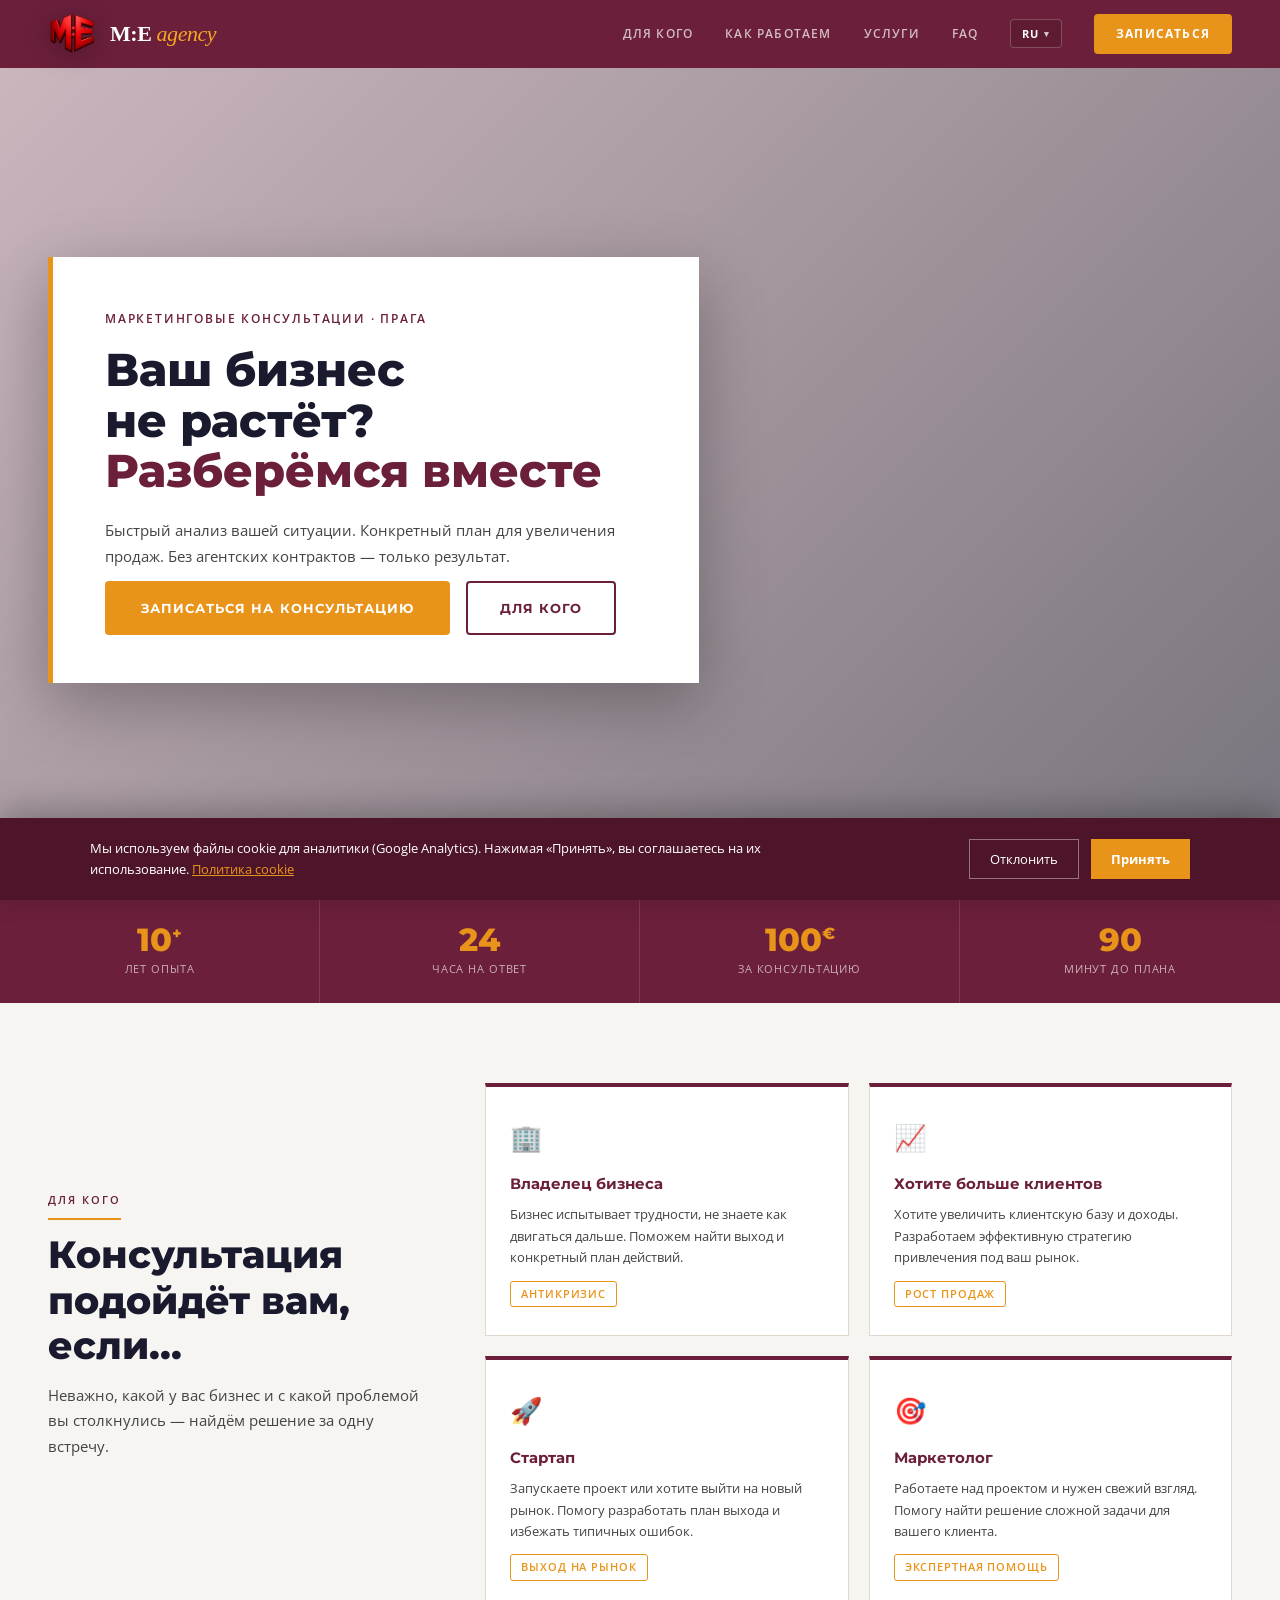
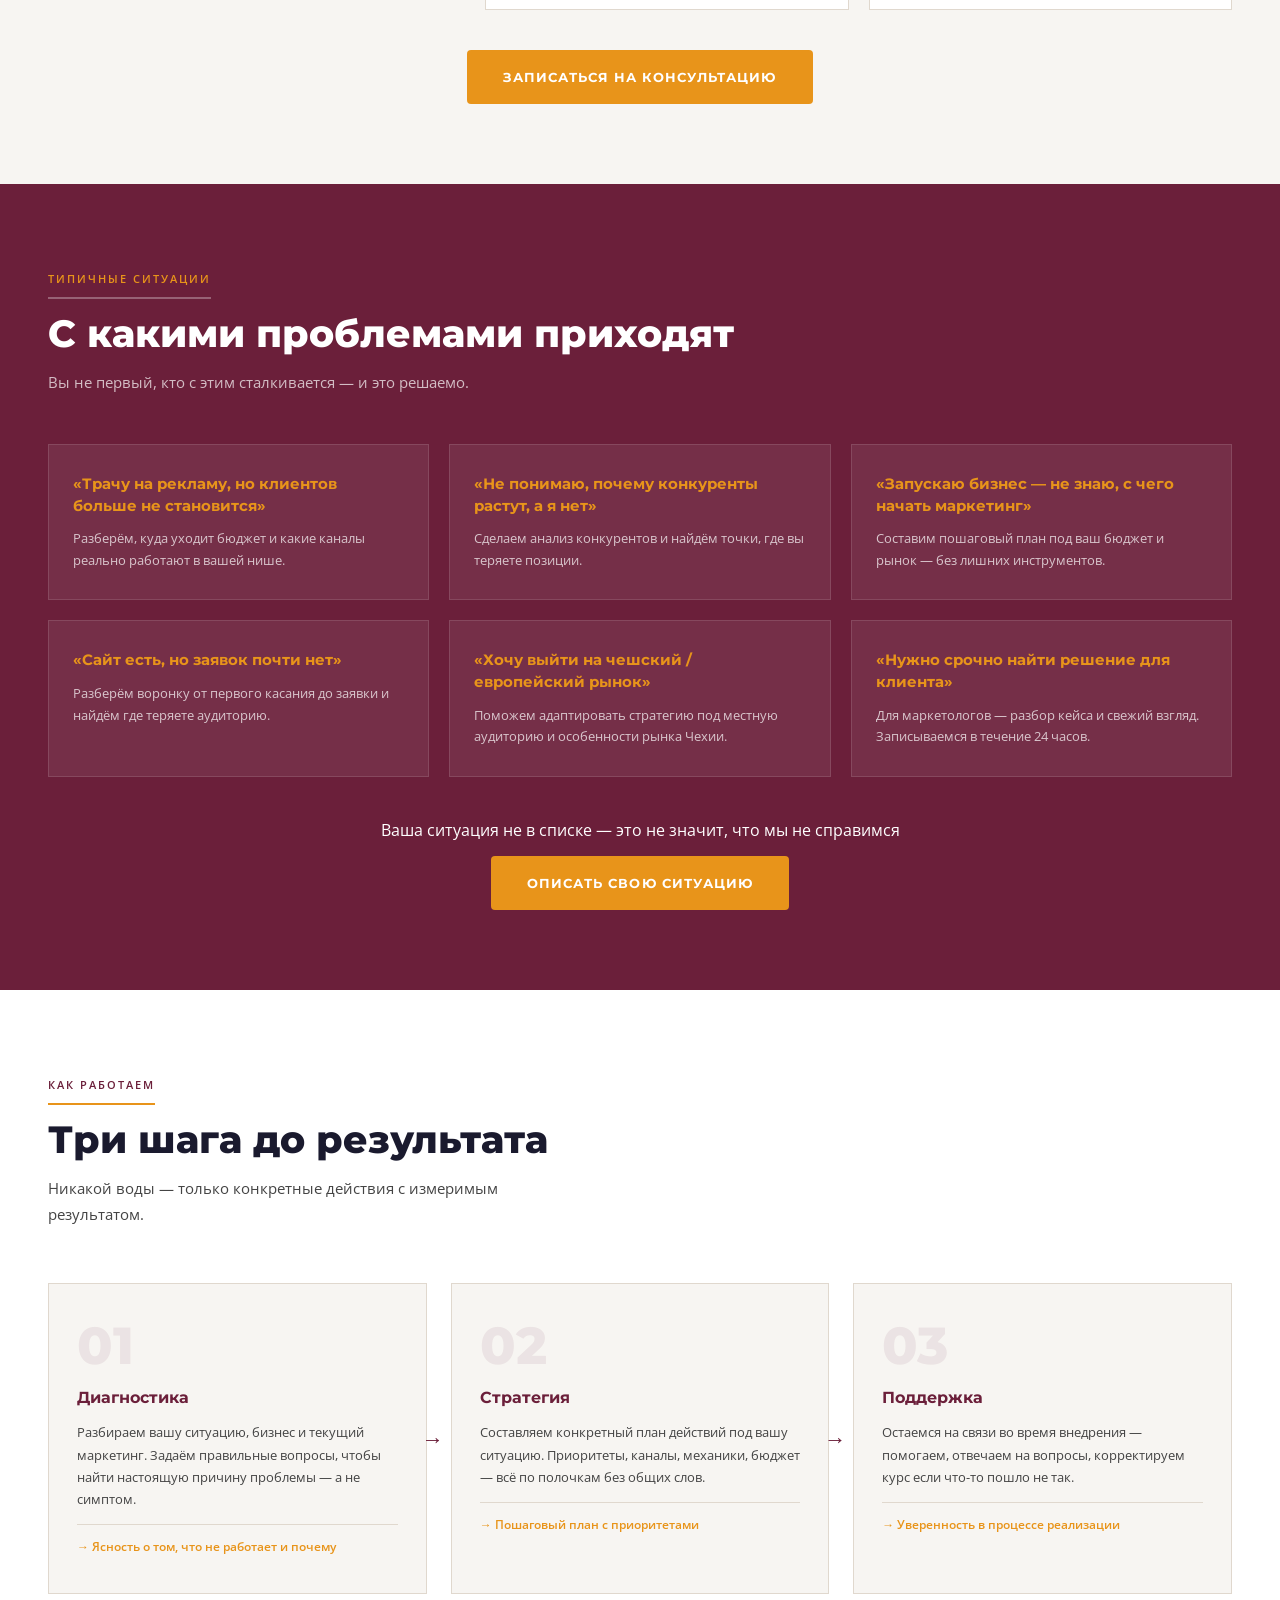
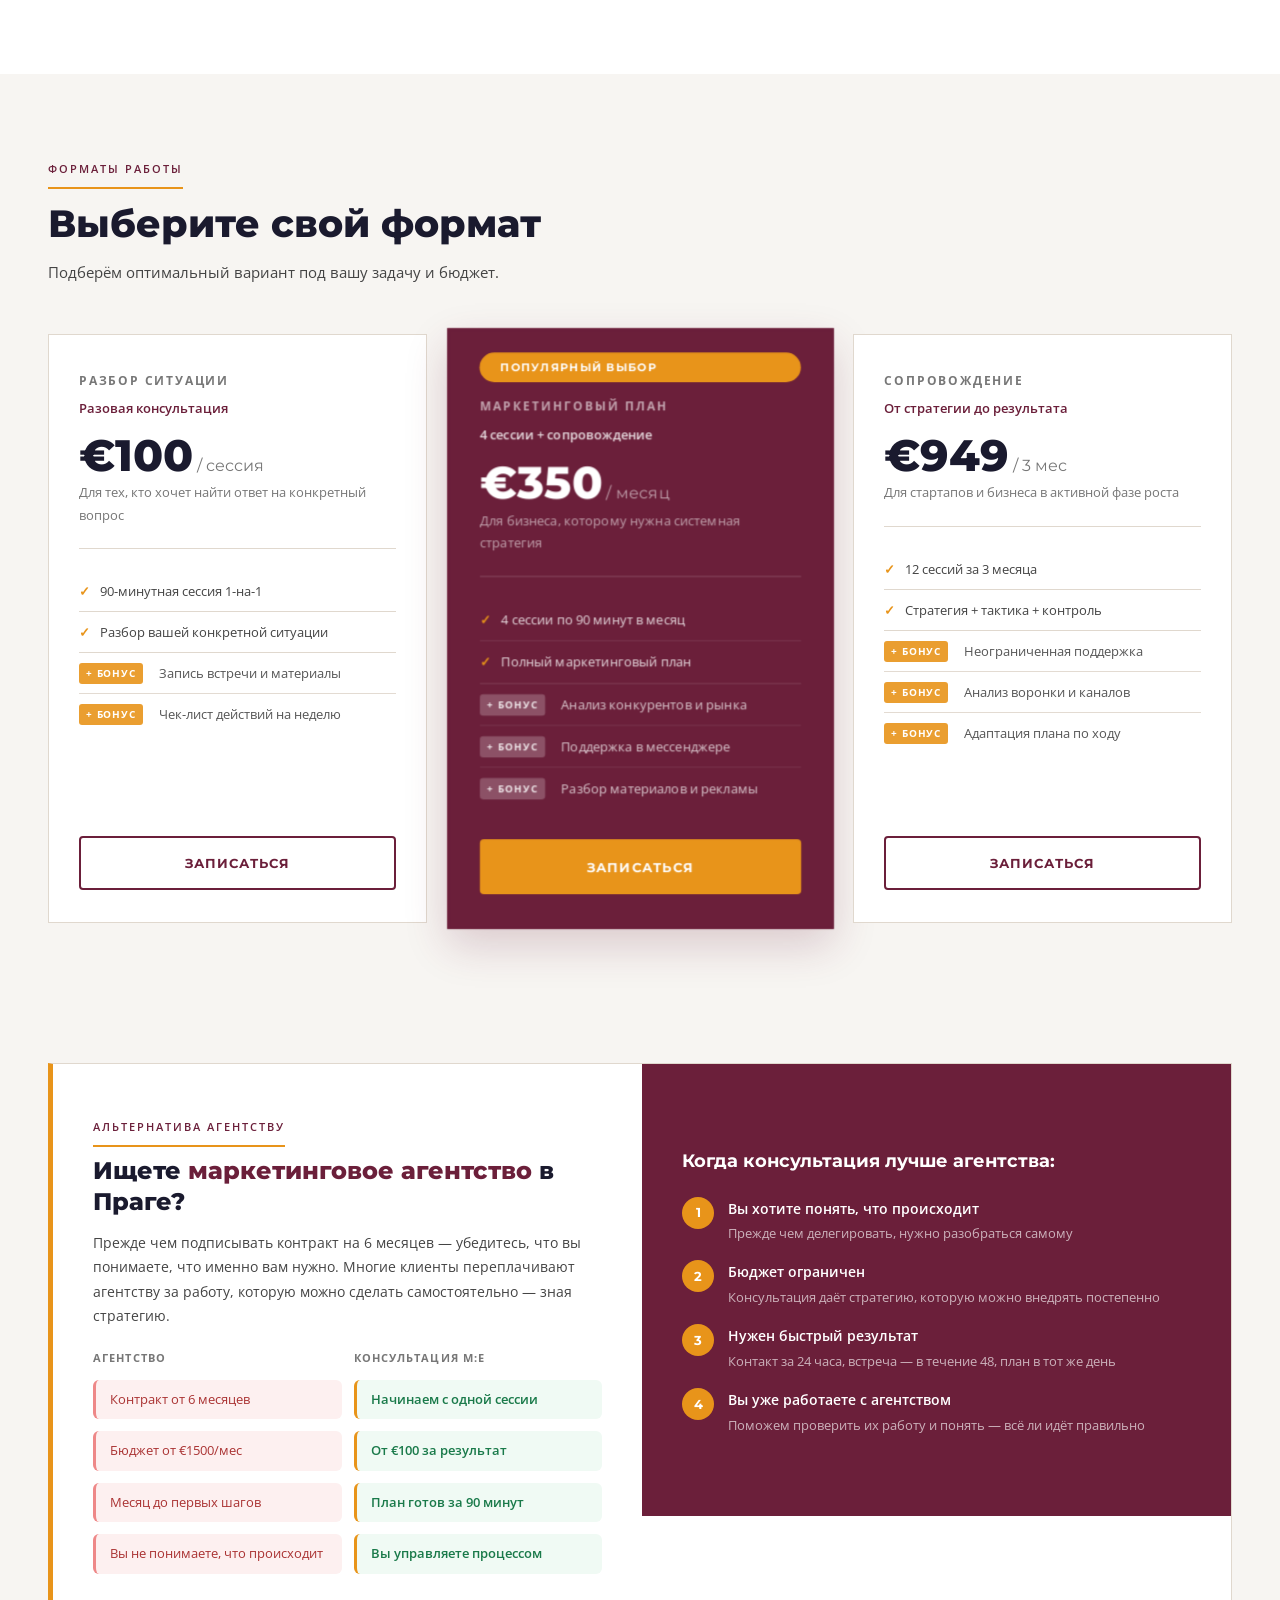
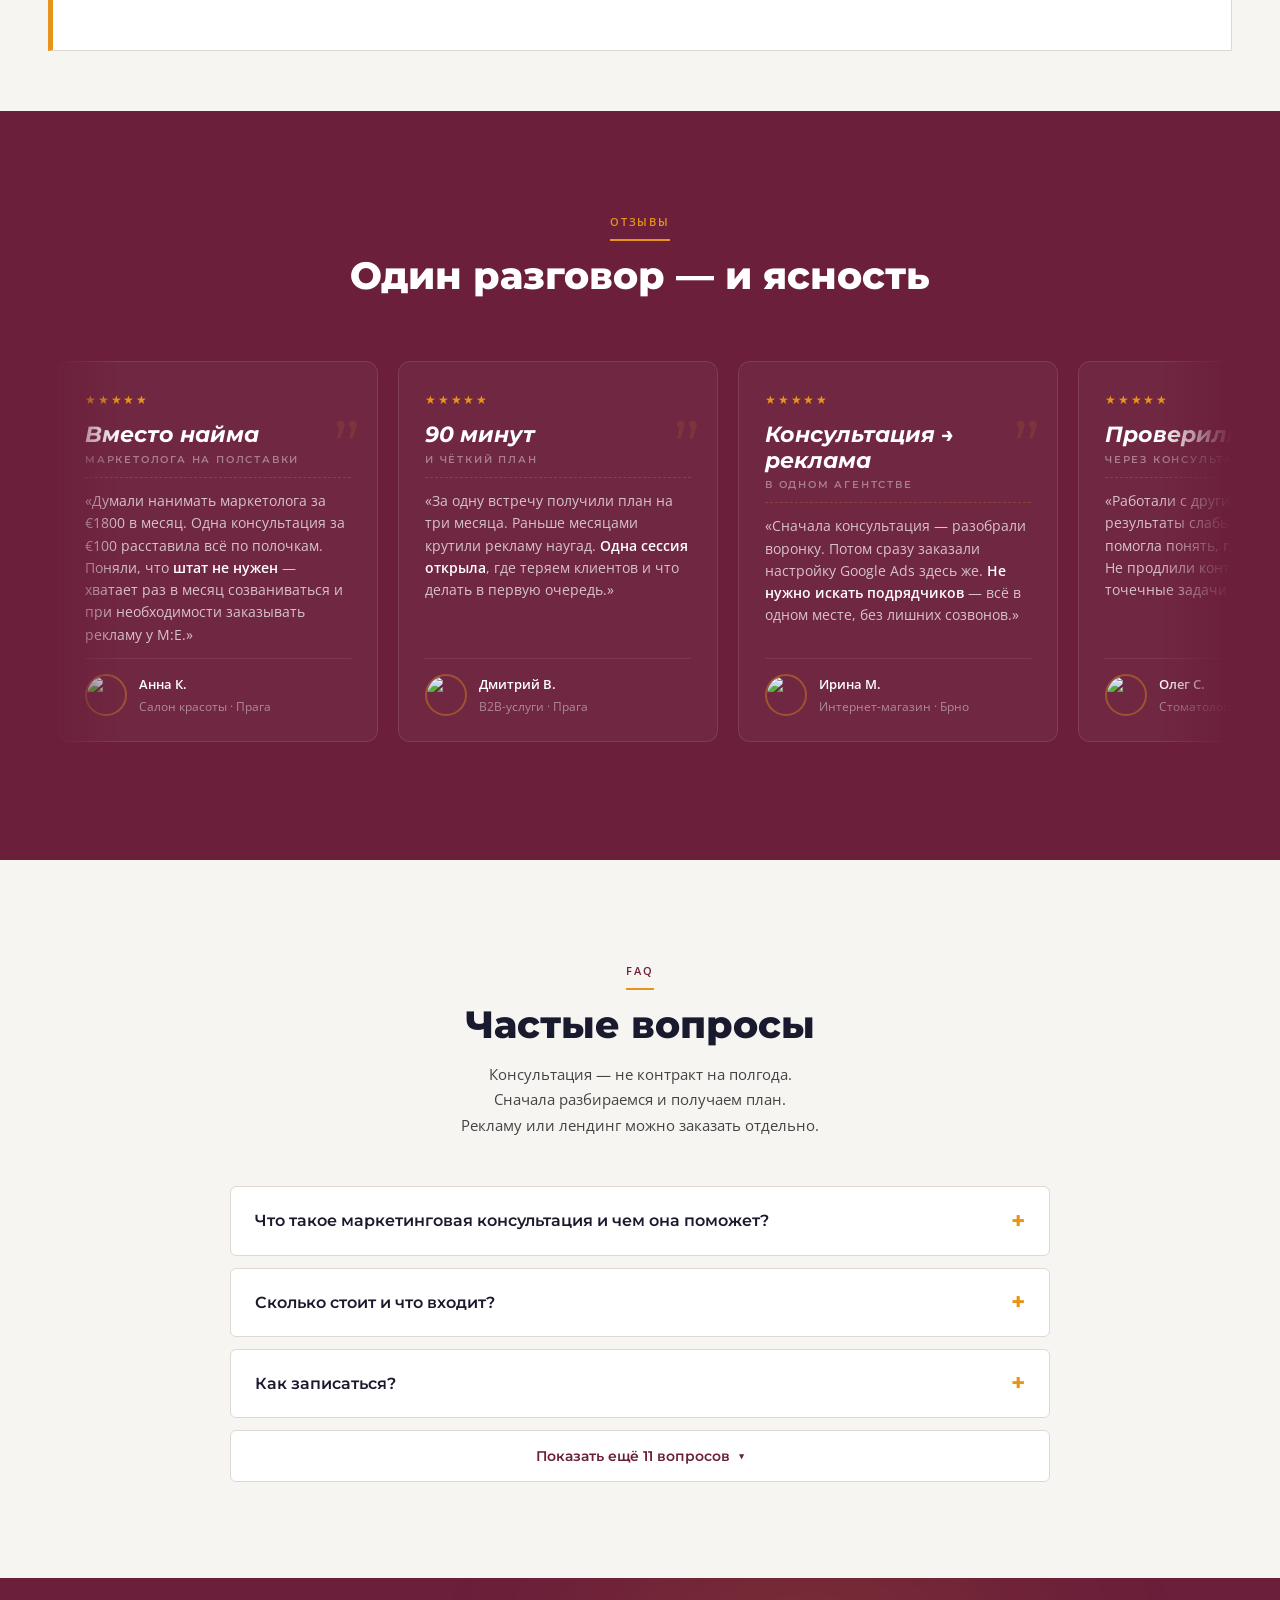
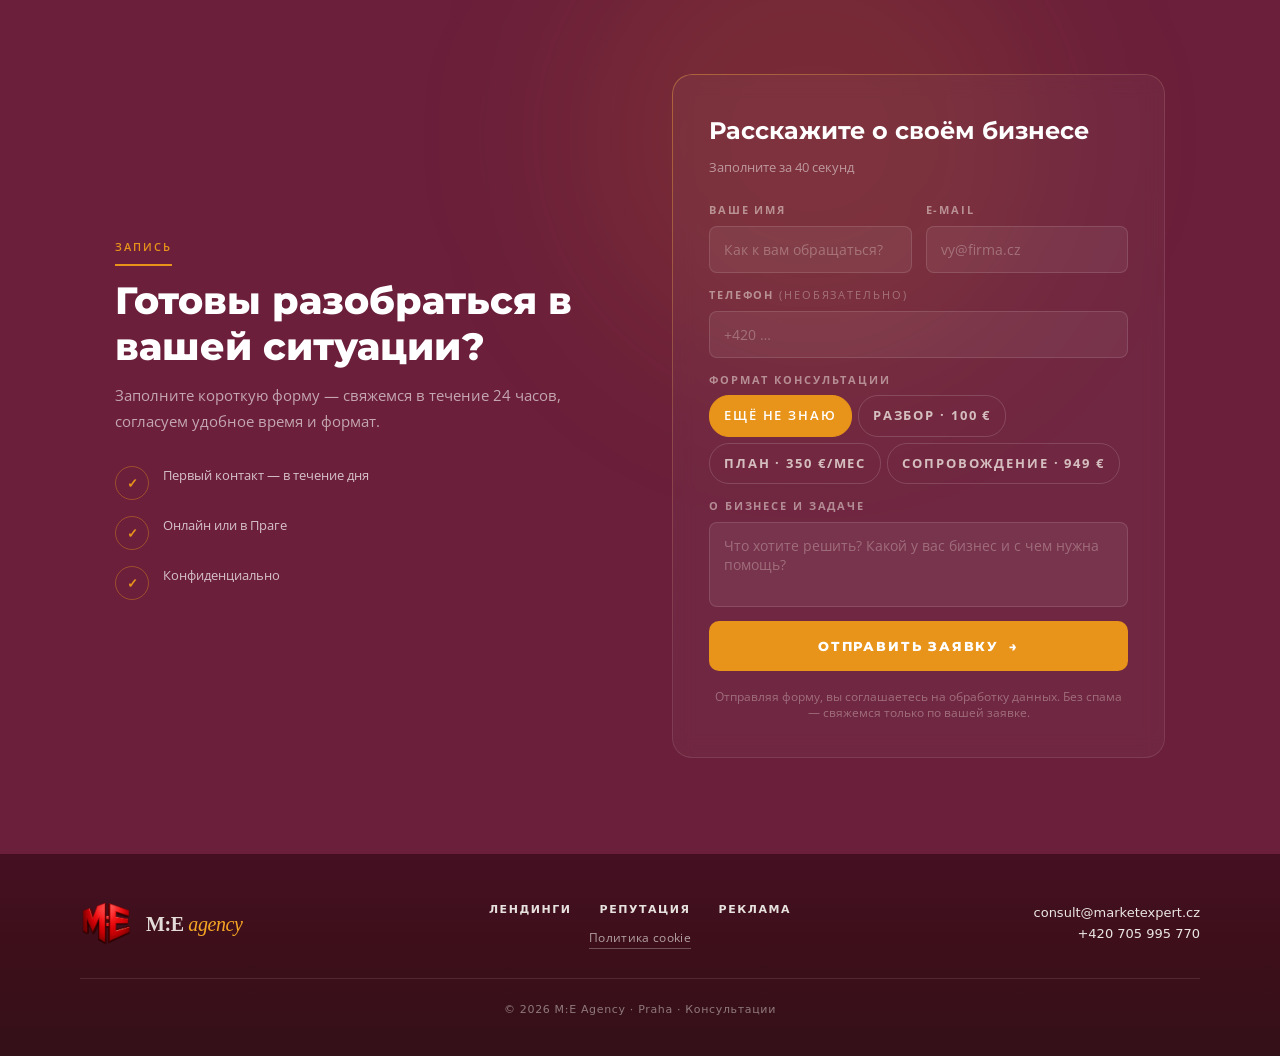
==== commit e658adc8: "Add files via upload" ====
--- a/index.html
+++ b/index.html
@@ -1,1084 +1,1569 @@
-<!DOCTYPE html>
-<html lang="ru">
-<head>
-<meta charset="UTF-8">
-     <link rel="icon" href="favicon.png" type="image/png">
-<link rel="apple-touch-icon" href="favicon.png">
-<meta name="viewport" content="width=device-width, initial-scale=1.0">
-
-<!-- ═══════════════════════════════════════════
-     SEO: Title & Meta
-     Оптимизировано под: "маркетинговые консультации прага",
-     "marketing agency prague", "marketingova agentura"
-═══════════════════════════════════════════ -->
-<title>Маркетинговые консультации в Праге — M:E Agency</title>
-<meta name="description" content="Маркетинговая консультация 1-на-1 для владельцев бизнеса, стартапов и маркетологов в Праге. Конкретный план роста за 90 минут. Без агентских контрактов — только результат.">
-<meta name="keywords" content="маркетинговые консультации прага, маркетинговое агентство прага, marketing agency prague, marketingova agentura praha, online marketing konzultace, консультация по маркетингу, маркетинг для бизнеса, reklamní agentura, маркетинговая стратегия чехия">
-<meta name="robots" content="index, follow">
-<meta name="author" content="M:E Agency">
-
-<!-- ═══════════════════════════════════════════
-     Canonical & hreflang
-═══════════════════════════════════════════ -->
-<link rel="canonical" href="https://marketexpert.cz/ru-ru/консультации-по-маркетингу-и-росту-бизнеса-в-праге">
-<link rel="alternate" hreflang="ru" href="https://marketexpert.cz/ru-ru/консультации-по-маркетингу-и-росту-бизнеса-в-праге">
-<link rel="alternate" hreflang="cs" href="https://marketexpert.cz/ru-ru/консультации-по-маркетингу-и-росту-бизнеса-в-праге">
-<link rel="alternate" hreflang="x-default" href="https://marketexpert.cz/ru-ru/консультации-по-маркетингу-и-росту-бизнеса-в-праге">
-
-<!-- ═══════════════════════════════════════════
-     Open Graph — красивые карточки в соцсетях
-═══════════════════════════════════════════ -->
-<meta property="og:type" content="website">
-<meta property="og:title" content="Маркетинговые консультации в Праге — M:E Agency">
-<meta property="og:description" content="Конкретный маркетинговый план для вашего бизнеса за 90 минут. Владельцам бизнеса, стартапам, маркетологам. Прага и онлайн.">
-<meta property="og:url" content="https://marketexpert.cz/ru-ru/консультации-по-маркетингу-и-росту-бизнеса-в-праге">
-<meta property="og:image" content="https://marketexpert.cz/og-image-consult.jpg">
-<meta property="og:image:width" content="1200">
-<meta property="og:image:height" content="630">
-<meta property="og:locale" content="ru_RU">
-<meta property="og:site_name" content="M:E Agency">
-
-<!-- Twitter Card -->
-<meta name="twitter:card" content="summary_large_image">
-<meta name="twitter:title" content="Маркетинговые консультации в Праге — M:E Agency">
-<meta name="twitter:description" content="Конкретный маркетинговый план для вашего бизнеса за 90 минут. Без агентских контрактов.">
-<meta name="twitter:image" content="https://marketexpert.cz/og-image-consult.jpg">
-
-<!-- ═══════════════════════════════════════════
-     Schema.org JSON-LD
-     ProfessionalService + AggregateRating (4.9★ в сниппете Google)
-     + Offers для 3 пакетов
-═══════════════════════════════════════════ -->
-<script type="application/ld+json">
-{
-  "@context": "https://schema.org",
-  "@type": "ProfessionalService",
-  "name": "M:E Agency",
-  "description": "Маркетинговые консультации 1-на-1 для владельцев бизнеса, стартапов и маркетологов. Конкретный план роста за 90 минут.",
-  "url": "https://marketexpert.cz",
-  "logo": "https://marketexpert.cz/logo.png",
-  "image": "https://marketexpert.cz/og-image-consult.jpg",
-  "telephone": "+420705995770",
-  "email": "contact@marketexpert.cz",
-  "address": {
-    "@type": "PostalAddress",
-    "addressLocality": "Praha",
-    "addressCountry": "CZ"
-  },
-  "areaServed": [
-    { "@type": "Country", "name": "Czech Republic" },
-    { "@type": "Country", "name": "Russia" },
-    { "@type": "Country", "name": "Ukraine" }
-  ],
-  "serviceType": "Marketing Consulting",
-  "priceRange": "€100 – €949",
-  "aggregateRating": {
-    "@type": "AggregateRating",
-    "ratingValue": "4.9",
-    "reviewCount": "120",
-    "bestRating": "5",
-    "worstRating": "1"
-  },
-  "hasOfferCatalog": {
-    "@type": "OfferCatalog",
-    "name": "Форматы консультаций",
-    "itemListElement": [
-      {
-        "@type": "Offer",
-        "name": "Разбор ситуации",
-        "description": "Разовая консультация 1-на-1, 90 минут. Конкретный разбор вашей ситуации и чек-лист действий.",
-        "price": "100",
-        "priceCurrency": "EUR"
-      },
-      {
-        "@type": "Offer",
-        "name": "Маркетинговый план",
-        "description": "4 сессии в месяц + поддержка в мессенджере. Полная маркетинговая стратегия.",
-        "price": "350",
-        "priceCurrency": "EUR"
-      },
-      {
-        "@type": "Offer",
-        "name": "Сопровождение",
-        "description": "12 сессий за 3 месяца. Стратегия, тактика и контроль внедрения.",
-        "price": "949",
-        "priceCurrency": "EUR"
-      }
-    ]
-  },
-  "sameAs": [
-    "https://www.linkedin.com/company/market-expert-agency"
-  ]
-}
-</script>
-
-<!-- ═══════════════════════════════════════════
-     Google Analytics 4 — G-SPKHXMCQGM
-═══════════════════════════════════════════ -->
-<script>
-function loadGA() {
-  var s = document.createElement('script');
-  s.src = 'https://www.googletagmanager.com/gtag/js?id=G-SPKHXMCQGM';
-  s.async = true;
-  document.head.appendChild(s);
-  window.dataLayer = window.dataLayer || [];
-  function gtag(){dataLayer.push(arguments);}
-  window.gtag = gtag;
-  gtag('js', new Date());
-  gtag('config', 'G-SPKHXMCQGM');
-}
-if (localStorage.getItem('cookie_consent') === 'yes') loadGA();
-</script>
-
-<!-- HubSpot Forms -->
-<script src="https://js-eu1.hsforms.net/forms/embed/144885667.js" defer></script>
-
-<link rel="preconnect" href="https://fonts.googleapis.com">
-<link href="https://fonts.googleapis.com/css2?family=Montserrat:wght@400;600;700;800&family=Open+Sans:wght@300;400;600&display=swap" rel="stylesheet">
-<style>
-*, *::before, *::after { box-sizing: border-box; margin: 0; padding: 0; }
-
-:root {
-  --burg: #6B1F3A;
-  --burg-dark: #4e1429;
-  --orange: #E8941A;
-  --orange-hover: #d4820f;
-  --text-dark: #1a1a2e;
-  --text-mid: #444;
-  --text-light: #777;
-  --white: #ffffff;
-  --bg-light: #f7f5f2;
-  --bg-mid: #f0ece6;
-  --border: #e0d8ce;
-}
-
-html { scroll-behavior: smooth; }
-
-body {
-  font-family: 'Open Sans', sans-serif;
-  color: var(--text-dark);
-  background: var(--white);
-  overflow-x: hidden;
-  line-height: 1.7;
-}
-
-/* ── NAV ── */
-nav {
-  background: var(--burg);
-  position: fixed; top: 0; left: 0; right: 0; z-index: 100;
-  display: flex; align-items: center; justify-content: space-between;
-  padding: 0 48px; height: 64px;
-}
-.logo {
-  display: flex; align-items: center; gap: 12px;
-  font-family: 'Montserrat', sans-serif;
-  color: var(--white); font-size: 18px; font-weight: 700;
-  text-decoration: none; letter-spacing: 0.03em;
-}
-.logo-badge {
-  background: var(--white); color: var(--burg);
-  width: 36px; height: 36px; border-radius: 6px;
-  display: flex; align-items: center; justify-content: center;
-  font-size: 13px; font-weight: 800; letter-spacing: -1px;
-}
-.logo-badge span { color: var(--orange); }
-.logo em { font-style: normal; font-weight: 400; color: rgba(255,255,255,0.75); }
-.nav-links { display: flex; gap: 32px; align-items: center; }
-.nav-links a {
-  color: rgba(255,255,255,0.85); text-decoration: none;
-  font-family: 'Montserrat', sans-serif;
-  font-size: 13px; font-weight: 600;
-  letter-spacing: 0.05em; text-transform: uppercase;
-  transition: color 0.2s;
-}
-.nav-links a:hover { color: var(--white); }
-.nav-cta {
-  background: var(--orange) !important; color: var(--white) !important;
-  padding: 10px 22px !important; border-radius: 4px !important;
-  transition: background 0.2s !important;
-}
-.nav-cta:hover { background: var(--orange-hover) !important; }
-
-/* ── HERO ── */
-.hero {
-  min-height: 100vh;
-  position: relative;
-  overflow: hidden;
-  display: flex; align-items: center;
-  padding: 100px 48px 60px;
-}
-     .hero-bg {
-  position: absolute;
-  inset: -15% 0;
-  background:
-    linear-gradient(135deg, rgba(107,31,58,0.3) 0%, rgba(20,15,30,0.6) 100%),
-    url('https://images.unsplash.com/photo-1541849546-216549ae216d?w=1600&q=80') center/cover no-repeat;
-  will-change: transform;
-  z-index: 0;
-}
-.hero-card {
-  background: var(--white); width: min(680px, 55%);
-  padding: 52px 52px 48px;
-  border-left: 5px solid var(--orange);
-  box-shadow: 0 20px 60px rgba(0,0,0,0.28);
-  animation: fadeUp 0.7s ease both;
-}
-.hero-label {
-  font-size: 12px; letter-spacing: 0.15em; text-transform: uppercase;
-  color: var(--burg); margin-bottom: 16px; font-weight: 600;
-}
-.hero h1 {
-  font-family: 'Montserrat', sans-serif;
-  font-size: clamp(28px, 4vw, 46px); font-weight: 800;
-  line-height: 1.1; color: var(--text-dark); margin-bottom: 20px;
-}
-.hero h1 span { color: var(--burg); }
-.hero p { font-size: 15px; color: var(--text-mid); margin-bottom: 12px; line-height: 1.75; }
-.hero-problem {
-  background: var(--bg-light); border-left: 3px solid var(--orange);
-  padding: 14px 18px; margin: 20px 0 32px;
-  font-size: 14px; color: var(--text-mid);
-}
-.hero-problem strong { color: var(--burg); font-weight: 700; display: block; margin-bottom: 6px; }
-.hero-btns { display: flex; gap: 16px; flex-wrap: wrap; }
-.btn-orange {
-  display: inline-block; background: var(--orange); color: var(--white);
-  padding: 16px 36px; font-family: 'Montserrat', sans-serif;
-  font-size: 13px; font-weight: 700; letter-spacing: 0.08em; text-transform: uppercase;
-  text-decoration: none; border-radius: 4px;
-  transition: background 0.2s, transform 0.15s;
-}
-.btn-orange:hover { background: var(--orange-hover); transform: translateY(-2px); }
-.btn-outline {
-  display: inline-block; border: 2px solid var(--burg); color: var(--burg);
-  padding: 14px 32px; font-family: 'Montserrat', sans-serif;
-  font-size: 13px; font-weight: 700; letter-spacing: 0.08em; text-transform: uppercase;
-  text-decoration: none; border-radius: 4px; transition: all 0.2s;
-}
-.btn-outline:hover { background: var(--burg); color: var(--white); }
-
-/* ── STATS BAR ── */
-.stats-bar {
-  background: var(--burg);
-  display: grid; grid-template-columns: repeat(4, 1fr);
-}
-.stat-item {
-  padding: 24px 20px; text-align: center;
-  border-right: 1px solid rgba(255,255,255,0.12);
-}
-.stat-item:last-child { border-right: none; }
-.stat-num {
-  font-family: 'Montserrat', sans-serif; font-size: 32px; font-weight: 800;
-  color: var(--orange); line-height: 1; margin-bottom: 4px;
-}
-.stat-num sup { font-size: 16px; }
-.stat-label { font-size: 11px; color: rgba(255,255,255,0.65); letter-spacing: 0.08em; text-transform: uppercase; }
-
-/* ── TRUST BAR ── */
-.trust-bar {
-  background: var(--bg-light); padding: 18px 48px;
-  display: flex; align-items: center; gap: 40px; flex-wrap: wrap;
-  border-bottom: 1px solid var(--border);
-}
-.trust-bar span { font-size: 12px; color: var(--text-light); letter-spacing: 0.05em; font-weight: 600; text-transform: uppercase; }
-.trust-item {
-  font-size: 13px; color: var(--text-mid); display: flex; align-items: center; gap: 8px;
-}
-.trust-item::before { content: '✓'; color: var(--orange); font-weight: 700; }
-
-/* ── SHARED SECTION ── */
-section { padding: 80px 48px; }
-.section-label {
-  display: inline-block; font-size: 11px; letter-spacing: 0.18em;
-  text-transform: uppercase; color: var(--burg); font-weight: 600;
-  margin-bottom: 12px; padding-bottom: 8px; border-bottom: 2px solid var(--orange);
-}
-.section-title {
-  font-family: 'Montserrat', sans-serif;
-  font-size: clamp(24px, 3.5vw, 38px); font-weight: 800;
-  color: var(--text-dark); line-height: 1.2; margin-bottom: 14px;
-}
-.section-sub { font-size: 15px; color: var(--text-mid); max-width: 540px; margin-bottom: 48px; }
-
-/* ── FOR WHOM ── */
-.for-whom { background: var(--bg-light); }
-.for-whom-inner { display: grid; grid-template-columns: 1fr 2fr; gap: 64px; align-items: center; }
-.whom-grid { display: grid; grid-template-columns: 1fr 1fr; gap: 20px; }
-.whom-card {
-  background: var(--white); border: 1px solid var(--border);
-  border-top: 4px solid var(--burg); padding: 28px 24px;
-  transition: box-shadow 0.3s, transform 0.3s;
-}
-.whom-card:hover { box-shadow: 0 8px 30px rgba(107,31,58,0.12); transform: translateY(-3px); }
-.whom-icon { font-size: 26px; margin-bottom: 12px; }
-.whom-card h3 {
-  font-family: 'Montserrat', sans-serif; font-size: 15px; font-weight: 700;
-  color: var(--burg); margin-bottom: 8px;
-}
-.whom-card p { font-size: 13px; color: var(--text-mid); line-height: 1.65; }
-.whom-card .tag {
-  display: inline-block; margin-top: 12px;
-  font-size: 11px; font-weight: 600; letter-spacing: 0.08em; text-transform: uppercase;
-  color: var(--orange); border: 1px solid var(--orange); padding: 3px 10px; border-radius: 3px;
-}
-
-/* ── PROBLEMS ── */
-.problems { background: var(--burg); }
-.problems .section-label { color: var(--orange); border-bottom-color: rgba(255,255,255,0.3); }
-.problems .section-title { color: var(--white); }
-.problems .section-sub { color: rgba(255,255,255,0.7); }
-.problems-grid { display: grid; grid-template-columns: repeat(3, 1fr); gap: 20px; }
-.problem-card {
-  background: rgba(255,255,255,0.07); border: 1px solid rgba(255,255,255,0.12);
-  padding: 28px 24px; transition: background 0.3s;
-}
-.problem-card:hover { background: rgba(255,255,255,0.12); }
-.problem-q {
-  font-family: 'Montserrat', sans-serif; font-size: 15px; font-weight: 700;
-  color: var(--white); margin-bottom: 10px; line-height: 1.4;
-}
-.problem-a { font-size: 13px; color: rgba(255,255,255,0.65); line-height: 1.65; }
-.problems-cta { margin-top: 40px; text-align: center; }
-.problems-cta p { color: rgba(255,255,255,0.7); font-size: 14px; margin-bottom: 16px; }
-
-/* ── PROCESS ── */
-.process { background: var(--white); }
-.steps { display: grid; grid-template-columns: repeat(3, 1fr); gap: 24px; }
-.step {
-  background: var(--bg-light); border: 1px solid var(--border);
-  padding: 36px 28px; position: relative; transition: box-shadow 0.3s;
-}
-.step {
-  transition: filter 0.3s ease, opacity 0.3s ease, transform 0.3s ease, box-shadow 0.3s;
-}
-
-.steps:hover .step {
-  filter: blur(2px);
-  opacity: 0.45;
-  transform: scale(0.98);
-}
-
-.steps:hover .step:hover {
-  filter: blur(0);
-  opacity: 1;
-  transform: scale(1.01);
-  box-shadow: 0 12px 40px rgba(107,31,58,0.15);
-}
-.step::after {
-  content: '→'; position: absolute; right: -18px; top: 50%; transform: translateY(-50%);
-  font-size: 22px; color: var(--burg); font-weight: 700; z-index: 1;
-}
-.step:last-child::after { display: none; }
-.step-num {
-  font-family: 'Montserrat', sans-serif; font-size: 52px; font-weight: 800;
-  color: rgba(107,31,58,0.08); line-height: 1; margin-bottom: 12px;
-}
-.step h3 {
-  font-family: 'Montserrat', sans-serif; font-size: 16px; font-weight: 700;
-  color: var(--burg); margin-bottom: 10px;
-}
-.step p { font-size: 13px; color: var(--text-mid); line-height: 1.7; }
-.step-result {
-  margin-top: 14px; font-size: 12px; font-weight: 600;
-  color: var(--orange); border-top: 1px solid var(--border); padding-top: 12px;
-}
-.step-result::before { content: '→ '; }
-
-/* ── PRICING ── */
-.pricing { background: var(--bg-light); }
-.plans { display: grid; grid-template-columns: repeat(3, 1fr); gap: 24px; }
-.plan {
-  background: var(--white); border: 1px solid var(--border);
-  padding: 36px 30px 32px; position: relative; transition: box-shadow 0.3s, transform 0.3s; display: flex; flex-direction: column;
-}
-.plan:hover { box-shadow: 0 12px 40px rgba(107,31,58,0.12); transform: translateY(-4px); }
-.plan.featured { border: 2px solid var(--burg); background: var(--burg); color: var(--white); }
-.plan-badge {
-  position: absolute; top: -14px; left: 50%; transform: translateX(-50%);
-  background: var(--orange); color: var(--white);
-  font-family: 'Montserrat', sans-serif; font-size: 11px; font-weight: 700;
-  letter-spacing: 0.1em; text-transform: uppercase; padding: 5px 20px; border-radius: 20px; white-space: nowrap;
-}
-.plan-name { font-size: 12px; font-weight: 700; letter-spacing: 0.15em; text-transform: uppercase; color: var(--text-light); margin-bottom: 6px; }
-.plan.featured .plan-name { color: rgba(255,255,255,0.6); }
-.plan-for { font-size: 13px; color: var(--burg); font-weight: 600; margin-bottom: 14px; }
-.plan.featured .plan-for { color: rgba(255,255,255,0.85); }
-.plan-price { font-family: 'Montserrat', sans-serif; font-size: 44px; font-weight: 800; color: var(--text-dark); line-height: 1; margin-bottom: 4px; }
-.plan.featured .plan-price { color: var(--white); }
-.plan-price span { font-size: 16px; font-weight: 400; color: var(--text-light); }
-.plan.featured .plan-price span { color: rgba(255,255,255,0.6); }
-.plan-desc { font-size: 13px; color: var(--text-light); margin-bottom: 22px; }
-.plan.featured .plan-desc { color: rgba(255,255,255,0.6); }
-.plan-divider { height: 1px; background: var(--border); margin-bottom: 22px; }
-.plan.featured .plan-divider { background: rgba(255,255,255,0.2); }
-.plan-features { list-style: none; margin-bottom: 30px; flex: 1; }
-.plan-features li {
-  font-size: 13px; color: var(--text-mid); padding: 9px 0;
-  border-bottom: 1px solid var(--border); display: flex; gap: 10px; align-items: flex-start;
-}
-.plan.featured .plan-features li { color: rgba(255,255,255,0.85); border-bottom-color: rgba(255,255,255,0.12); }
-.plan-features li::before { content: '✓'; color: var(--orange); font-weight: 700; flex-shrink: 0; }
-.plan-features li:last-child { border-bottom: none; }
-.plan .btn-orange, .plan .btn-outline { width: 100%; text-align: center; display: block; }
-
-/* ── AGENCY BLOCK ── */
-.agency-block { background: var(--bg-light); padding: 60px 48px; }
-.agency-inner {
-  background: var(--white); border: 1px solid var(--border);
-  border-left: 5px solid var(--orange);
-  display: grid; grid-template-columns: 1fr 1fr; gap: 0; align-items: start;
-}
-.agency-left { padding: 48px 40px; }
-.agency-left .section-label { margin-bottom: 8px; }
-.agency-left h2 { font-family: 'Montserrat', sans-serif; font-size: 24px; font-weight: 800; color: var(--text-dark); margin-bottom: 14px; line-height: 1.3; }
-.agency-left h2 span { color: var(--burg); }
-.agency-left p { font-size: 14px; color: var(--text-mid); line-height: 1.75; margin-bottom: 16px; }
-.agency-right { background: var(--burg); padding: 48px 40px; display: flex; flex-direction: column; justify-content: flex-start; }
-.agency-compare { display: flex; flex-direction: column; gap: 10px; margin: 20px 0 28px; }
-.compare-row { display: grid; grid-template-columns: 1fr 1fr; gap: 12px; }
-.compare-cell {
-  font-size: 13px; padding: 10px 14px;
-  border-radius: 3px; line-height: 1.5;
-}
-.compare-cell.bad { background: #fdf0f0; color: #a33; border-left: 3px solid #e88; }
-.compare-cell.good { background: #f0faf4; color: #1a7a4a; border-left: 3px solid var(--orange); font-weight: 600; }
-.compare-head { font-size: 11px; font-weight: 700; text-transform: uppercase; letter-spacing: 0.1em; color: var(--text-light); margin-bottom: 2px; }
-/* section-label высота ~12px + margin 8px + h2 margin-bottom 14px ≈ 34px — столько добавляем h3 */
-.agency-right h3 { font-family: 'Montserrat', sans-serif; font-size: 18px; font-weight: 700; color: var(--white); margin-bottom: 20px; margin-top: 34px; }
-.agency-points { display: flex; flex-direction: column; gap: 16px; margin-bottom: 32px; }
-.agency-point { display: flex; gap: 14px; align-items: flex-start; }
-.ap-num {
-  width: 32px; height: 32px; border-radius: 50%;
-  background: var(--orange); color: var(--white);
-  display: flex; align-items: center; justify-content: center;
-  font-family: 'Montserrat', sans-serif; font-size: 13px; font-weight: 700; flex-shrink: 0;
-}
-.ap-text h4 { font-size: 14px; font-weight: 600; color: var(--white); margin-bottom: 2px; }
-.ap-text p { font-size: 13px; color: rgba(255,255,255,0.65); }
-
-/* ── BOOKING ── */
-.booking { background: var(--white); }
-.booking-inner { display: grid; grid-template-columns: 5fr 6fr; gap: 64px; align-items: center; }
-.booking-perks { margin-top: 36px; display: flex; flex-direction: column; gap: 20px; }
-.perk { display: flex; gap: 16px; align-items: flex-start; }
-.perk-num {
-  width: 40px; height: 40px; border-radius: 50%;
-  background: var(--burg); color: var(--white);
-  display: flex; align-items: center; justify-content: center;
-  font-family: 'Montserrat', sans-serif; font-size: 14px; font-weight: 700; flex-shrink: 0;
-}
-.perk h4 { font-family: 'Montserrat', sans-serif; font-size: 14px; font-weight: 700; color: var(--text-dark); margin-bottom: 4px; }
-.perk p { font-size: 13px; color: var(--text-mid); }
-.form-card {
-  background: var(--bg-light); border: 1px solid var(--border);
-  border-top: 5px solid var(--burg); padding: 40px;
-}
-.form-title { font-family: 'Montserrat', sans-serif; font-size: 20px; font-weight: 700; color: var(--burg); margin-bottom: 28px; }
-.form-row { display: grid; grid-template-columns: 1fr 1fr; gap: 16px; }
-.field { margin-bottom: 16px; }
-.field label { display: block; font-size: 12px; font-weight: 600; letter-spacing: 0.08em; text-transform: uppercase; color: var(--text-mid); margin-bottom: 7px; }
-.field input, .field select, .field textarea {
-  width: 100%; padding: 12px 16px;
-  background: var(--white); border: 1px solid var(--border);
-  color: var(--text-dark); font-family: 'Open Sans', sans-serif; font-size: 14px;
-  outline: none; transition: border-color 0.2s; border-radius: 3px; -webkit-appearance: none;
-}
-.field select { appearance: none; background-image: url("data:image/svg+xml,%3Csvg xmlns='http://www.w3.org/2000/svg' width='12' height='8' viewBox='0 0 12 8'%3E%3Cpath d='M1 1l5 5 5-5' stroke='%23777' stroke-width='1.5' fill='none'/%3E%3C/svg%3E"); background-repeat: no-repeat; background-position: right 16px center; cursor: pointer; }
-.field input:focus, .field select:focus, .field textarea:focus { border-color: var(--burg); }
-.field textarea { resize: vertical; min-height: 100px; }
-.field input::placeholder, .field textarea::placeholder { color: #bbb; }
-.btn-submit {
-  width: 100%; padding: 16px; background: var(--burg); color: var(--white);
-  border: none; border-radius: 4px; font-family: 'Montserrat', sans-serif;
-  font-size: 13px; font-weight: 700; letter-spacing: 0.1em; text-transform: uppercase;
-  cursor: pointer; margin-top: 8px; transition: background 0.2s, transform 0.15s;
-}
-.btn-submit:hover { background: var(--burg-dark); transform: translateY(-1px); }
-.form-note { text-align: center; font-size: 11px; color: var(--text-light); margin-top: 12px; }
-
-/* ── FOOTER ── */
-footer {
-  background: var(--burg-dark); padding: 32px 48px;
-  display: flex; justify-content: space-between; align-items: center;
-}
-.footer-logo { font-family: 'Montserrat', sans-serif; font-size: 16px; font-weight: 700; color: var(--white); }
-.footer-logo em { font-style: normal; font-weight: 400; color: rgba(255,255,255,0.6); }
-footer p { font-size: 12px; color: rgba(255,255,255,0.5); }
-
-/* ── HUBSPOT MODAL ── */
-.hs-modal-overlay {
-  display: none; position: fixed; inset: 0; z-index: 999;
-  background: rgba(20,10,20,0.72); backdrop-filter: blur(4px);
-  align-items: center; justify-content: center; padding: 24px;
-}
-.hs-modal-overlay.open { display: flex; }
-.hs-modal-box {
-  background: var(--white); border-top: 5px solid var(--burg);
-  max-width: 560px; width: 100%; padding: 40px;
-  position: relative; max-height: 90vh; overflow-y: auto;
-  animation: fadeUp 0.3s ease both;
-}
-.hs-modal-close {
-  position: absolute; top: 14px; right: 18px;
-  font-size: 22px; color: var(--text-light); cursor: pointer;
-  background: none; border: none; line-height: 1;
-  transition: color 0.2s;
-}
-.hs-modal-close:hover { color: var(--burg); }
-.hs-modal-title {
-  font-family: 'Montserrat', sans-serif; font-size: 20px; font-weight: 800;
-  color: var(--burg); margin-bottom: 6px;
-}
-.hs-modal-sub { font-size: 13px; color: var(--text-light); margin-bottom: 24px; }
-
-/* ── ANIM ── */
-@keyframes fadeUp { from { opacity:0; transform:translateY(24px);} to {opacity:1; transform:translateY(0);} }
-
-/* ── SCROLL ANIMATIONS ── */
-.reveal {
-  opacity: 0;
-  transform: translateY(32px);
-  transition: opacity 0.65s ease, transform 0.65s ease;
-}
-.reveal.visible {
-  opacity: 1;
-  transform: translateY(0);
-}
-.reveal-left {
-  opacity: 0;
-  transform: translateX(-28px);
-  transition: opacity 0.65s ease, transform 0.65s ease;
-}
-.reveal-left.visible {
-  opacity: 1;
-  transform: translateX(0);
-}
-/* staggered children */
-.stagger > * {
-  opacity: 0;
-  transform: translateY(28px);
-  transition: opacity 0.55s ease, transform 0.55s ease;
-}
-.stagger.visible > *:nth-child(1) { opacity:1; transform:none; transition-delay: 0s; }
-.stagger.visible > *:nth-child(2) { opacity:1; transform:none; transition-delay: 0.1s; }
-.stagger.visible > *:nth-child(3) { opacity:1; transform:none; transition-delay: 0.2s; }
-.stagger.visible > *:nth-child(4) { opacity:1; transform:none; transition-delay: 0.3s; }
-.stagger.visible > *:nth-child(5) { opacity:1; transform:none; transition-delay: 0.4s; }
-.stagger.visible > *:nth-child(6) { opacity:1; transform:none; transition-delay: 0.5s; }
-
-@media (prefers-reduced-motion: reduce) {
-  .reveal, .reveal-left, .stagger > * { opacity:1 !important; transform:none !important; transition: none !important; }
-}
-
-/* ── PLAN FEATURES — bonus badges ── */
-.plan-features li.core::before { content: '✓'; color: var(--orange); font-weight: 700; flex-shrink: 0; }
-.plan-features li.bonus { opacity: 0.9; }
-.plan-features li.bonus::before { content: none; }
-.bonus-badge {
-  display: inline-flex; align-items: center; gap: 4px;
-  font-size: 10px; font-weight: 700; letter-spacing: 0.08em; text-transform: uppercase;
-  background: var(--orange); color: #fff;
-  padding: 2px 7px; border-radius: 3px; flex-shrink: 0; margin-top: 1px;
-}
-.plan.featured .bonus-badge { background: rgba(255,255,255,0.25); color: #fff; }
-.plan-features li { align-items: flex-start; }
-
-/* ── RESPONSIVE — улучшенное масштабирование ── */
-@media (max-width: 1200px) {
-  .for-whom-inner { gap: 40px; }
-  .agency-inner { gap: 0; }
-}
-@media (max-width: 960px) {
-  nav { padding: 0 24px; }
-  .nav-links { display: none; }
-  section, .agency-block { padding: 56px 24px; }
-  .hero { padding: 100px 24px 48px; }
-  .hero-card { width: 100% !important; padding: 36px 28px 32px; }
-  .for-whom-inner { grid-template-columns: 1fr; gap: 36px; }
-  .whom-grid { grid-template-columns: 1fr 1fr; }
-  .problems-grid { grid-template-columns: 1fr 1fr; }
-  .steps { grid-template-columns: 1fr; gap: 16px; }
-  .step::after { display: none; }
-  .plans { grid-template-columns: 1fr; }
-  .agency-inner { grid-template-columns: 1fr; }
-  .booking-inner { grid-template-columns: 1fr; gap: 40px; }
-  .form-row { grid-template-columns: 1fr; }
-  .compare-row { grid-template-columns: 1fr; }
-  footer { flex-direction: column; gap: 10px; text-align: center; }
-}
-@media (max-width: 600px) {
-  .whom-grid { grid-template-columns: 1fr; }
-  .problems-grid { grid-template-columns: 1fr; }
-  nav { padding: 0 16px; }
-  .logo { font-size: 14px; }
-  section, .agency-block { padding: 48px 16px; }
-  .hero { padding: 88px 16px 40px; }
-  .hero-card { padding: 28px 20px 24px; }
-  .hero h1 { font-size: clamp(26px, 7vw, 36px); }
-  .plans { grid-template-columns: 1fr; }
-  footer { padding: 24px 16px; }
-}
-</style>
-</head>
-<body>
-
-<!-- SEO hidden keywords block -->
-<div style="display:none" aria-hidden="true">
-  marketing agency prague, marketingová agentura Praha, online marketing konzultace,
-  маркетинговое агентство прага, консультация по маркетингу чехия, reklamní agentura,
-  маркетинг для бизнеса, маркетинговая консультация, b2b marketing agency czech
-</div>
-
-<!-- NAV -->
-<nav>
-  <a href="#" class="logo">
-    <img src="[data-uri]" alt="Market Expert logo" style="height:52px;width:auto;display:block;">
-    M:E <em>&nbsp;agency</em>
-  </a>
-  <div class="nav-links">
-    <a href="#for-whom">Для кого</a>
-    <a href="#process">Как работаем</a>
-    <a href="#pricing">Услуги</a>
-    <button onclick="openModal()" class="nav-cta" style="border:none;cursor:pointer;font-family:'Montserrat',sans-serif;letter-spacing:0.05em;text-transform:uppercase;font-weight:600;font-size:13px;">Записаться</button>
-  </div>
-</nav>
-
-<!-- HERO -->
-<section class="hero">
-     <div class="hero-bg" id="heroBg"></div>
-<div class="hero-card" style="position:relative;z-index:1;">
-     <div class="hero-label">Маркетинговые консультации · Прага</div>
-    <h1>Ваш бизнес<br>не растёт?<br><span>Разберёмся вместе</span></h1>
-    <p>Быстрый анализ вашей ситуации. Конкретный план для увеличения продаж. Без агентских контрактов — только результат.</p>
-    <div class="hero-btns">
-      <button onclick="openModal()" class="btn-orange">Записаться на консультацию</button>
-      <a href="#for-whom" class="btn-outline">Для кого это</a>
-    </div>
-  </div>
-</section>
-
-<!-- FOR WHOM -->
-<section class="for-whom" id="for-whom">
-  <div class="for-whom-inner">
-    <div class="reveal-left">
-      <div class="section-label">Для кого</div>
-      <h2 class="section-title">Консультация подойдёт вам, если...</h2>
-      <p class="section-sub">Неважно, какой у вас бизнес и с какой проблемой вы столкнулись — найдём решение за одну встречу.</p>
-    </div>
-    <div class="whom-grid stagger">
-      <div class="whom-card">
-        <div class="whom-icon">🏢</div>
-        <h3>Владелец бизнеса</h3>
-        <p>Бизнес испытывает трудности, не знаете как двигаться дальше. Поможем найти выход и конкретный план действий.</p>
-        <span class="tag">Антикризис</span>
-      </div>
-      <div class="whom-card">
-        <div class="whom-icon">📈</div>
-        <h3>Хотите больше клиентов</h3>
-        <p>Хотите увеличить клиентскую базу и доходы. Разработаем эффективную стратегию привлечения под ваш рынок.</p>
-        <span class="tag">Рост продаж</span>
-      </div>
-      <div class="whom-card">
-        <div class="whom-icon">🚀</div>
-        <h3>Стартап</h3>
-        <p>Запускаете проект или хотите выйти на новый рынок. Помогу разработать план выхода и избежать типичных ошибок.</p>
-        <span class="tag">Выход на рынок</span>
-      </div>
-      <div class="whom-card">
-        <div class="whom-icon">🎯</div>
-        <h3>Маркетолог</h3>
-        <p>Работаете над проектом и нужен свежий взгляд. Помогу найти решение сложной задачи для вашего клиента.</p>
-        <span class="tag">Экспертная помощь</span>
-      </div>
-    </div>
-  </div>
-  <div class="reveal" style="text-align:center; margin-top:40px;">
-    <button onclick="openModal()" class="btn-orange">Записаться на консультацию</button>
-  </div>
-</section>
-
-<!-- PROBLEMS -->
-<section class="problems">
-  <div class="reveal">
-    <div class="section-label">Типичные ситуации</div>
-    <h2 class="section-title" style="color:#fff">С какими проблемами приходят</h2>
-    <p class="section-sub">Вы не первый, кто с этим сталкивается — и это решаемо.</p>
-  </div>
-  <div class="problems-grid stagger">
-    <div class="problem-card">
-      <div class="problem-q">«Трачу на рекламу, но клиентов больше не становится»</div>
-      <div class="problem-a">Разберём, куда уходит бюджет и какие каналы реально работают в вашей нише.</div>
-    </div>
-    <div class="problem-card">
-      <div class="problem-q">«Не понимаю, почему конкуренты растут, а я нет»</div>
-      <div class="problem-a">Сделаем анализ конкурентов и найдём точки, где вы теряете позиции.</div>
-    </div>
-    <div class="problem-card">
-      <div class="problem-q">«Запускаю бизнес — не знаю, с чего начать маркетинг»</div>
-      <div class="problem-a">Составим пошаговый план под ваш бюджет и рынок — без лишних инструментов.</div>
-    </div>
-    <div class="problem-card">
-      <div class="problem-q">«Сайт есть, но заявок почти нет»</div>
-      <div class="problem-a">Разберём воронку от первого касания до заявки и найдём где теряете аудиторию.</div>
-    </div>
-    <div class="problem-card">
-      <div class="problem-q">«Хочу выйти на чешский / европейский рынок»</div>
-      <div class="problem-a">Поможем адаптировать стратегию под местную аудиторию и особенности рынка Чехии.</div>
-    </div>
-    <div class="problem-card">
-      <div class="problem-q">«Нужно срочно найти решение для клиента»</div>
-      <div class="problem-a">Для маркетологов — разбор кейса и свежий взгляд. Записываемся в течение 24 часов.</div>
-    </div>
-  </div>
-  </div>
-  <div class="reveal" style="margin-top:40px;text-align:center;">
-    <p style="color:#fff;">Ваша ситуация не в списке — это не значит, что мы не справимся</p>
-    <button onclick="openModal()" class="btn-orange" style="margin-top:12px;">Описать свою ситуацию</button>
-  </div>
-</section>
-
-<!-- PROCESS -->
-<section class="process" id="process">
-  <div class="reveal" style="margin-bottom:56px">
-    <div class="section-label">Как работаем</div>
-    <h2 class="section-title">Три шага до результата</h2>
-    <p class="section-sub">Никакой воды — только конкретные действия с измеримым результатом.</p>
-  </div>
-  <div class="steps stagger">
-    <div class="step">
-      <div class="step-num">01</div>
-      <h3>Диагностика</h3>
-      <p>Разбираем вашу ситуацию, бизнес и текущий маркетинг. Задаём правильные вопросы, чтобы найти настоящую причину проблемы — а не симптом.</p>
-      <div class="step-result">Ясность о том, что не работает и почему</div>
-    </div>
-    <div class="step">
-      <div class="step-num">02</div>
-      <h3>Стратегия</h3>
-      <p>Составляем конкретный план действий под вашу ситуацию. Приоритеты, каналы, механики, бюджет — всё по полочкам без общих слов.</p>
-      <div class="step-result">Пошаговый план с приоритетами</div>
-    </div>
-    <div class="step">
-      <div class="step-num">03</div>
-      <h3>Поддержка</h3>
-      <p>Остаемся на связи во время внедрения — помогаем, отвечаем на вопросы, корректируем курс если что-то пошло не так.</p>
-      <div class="step-result">Уверенность в процессе реализации</div>
-    </div>
-  </div>
-</section>
-
-<!-- PRICING -->
-<section class="pricing" id="pricing">
-  <div class="reveal" style="margin-bottom:48px">
-    <div class="section-label">Форматы работы</div>
-    <h2 class="section-title">Выберите свой формат</h2>
-    <p class="section-sub">Подберём оптимальный вариант под вашу задачу и бюджет.</p>
-  </div>
-  <div class="plans stagger">
-    <div class="plan">
-      <div class="plan-name">Разбор ситуации</div>
-      <div class="plan-for">Разовая консультация</div>
-      <div class="plan-price">€100<span> / сессия</span></div>
-      <div class="plan-desc">Для тех, кто хочет найти ответ на конкретный вопрос</div>
-      <div class="plan-divider"></div>
-      <ul class="plan-features">
-        <li class="core">90-минутная сессия 1-на-1</li>
-        <li class="core">Разбор вашей конкретной ситуации</li>
-        <li class="bonus"><span class="bonus-badge">+ бонус</span>&nbsp; Запись встречи и материалы</li>
-        <li class="bonus"><span class="bonus-badge">+ бонус</span>&nbsp; Чек-лист действий на неделю</li>
-      </ul>
-      <button onclick="openPlanModal('plan100')" class="btn-outline" style="width:100%;text-align:center;cursor:pointer">Записаться</button>
-    </div>
-    <div class="plan featured">
-      <div class="plan-badge">Популярный выбор</div>
-      <div class="plan-name">Маркетинговый план</div>
-      <div class="plan-for">4 сессии + сопровождение</div>
-      <div class="plan-price">€350<span> / месяц</span></div>
-      <div class="plan-desc">Для бизнеса, которому нужна системная стратегия</div>
-      <div class="plan-divider"></div>
-      <ul class="plan-features">
-        <li class="core">4 сессии по 90 минут в месяц</li>
-        <li class="core">Полный маркетинговый план</li>
-        <li class="bonus"><span class="bonus-badge">+ бонус</span>&nbsp; Анализ конкурентов и рынка</li>
-        <li class="bonus"><span class="bonus-badge">+ бонус</span>&nbsp; Поддержка в мессенджере</li>
-        <li class="bonus"><span class="bonus-badge">+ бонус</span>&nbsp; Разбор материалов и рекламы</li>
-      </ul>
-      <button onclick="openPlanModal('plan350')" class="btn-orange" style="width:100%;text-align:center;cursor:pointer">Записаться</button>
-    </div>
-    <div class="plan">
-      <div class="plan-name">Сопровождение</div>
-      <div class="plan-for">От стратегии до результата</div>
-      <div class="plan-price">€949<span> / 3 мес</span></div>
-      <div class="plan-desc">Для стартапов и бизнеса в активной фазе роста</div>
-      <div class="plan-divider"></div>
-      <ul class="plan-features">
-        <li class="core">12 сессий за 3 месяца</li>
-        <li class="core">Стратегия + тактика + контроль</li>
-        <li class="bonus"><span class="bonus-badge">+ бонус</span>&nbsp; Неограниченная поддержка</li>
-        <li class="bonus"><span class="bonus-badge">+ бонус</span>&nbsp; Анализ воронки и каналов</li>
-        <li class="bonus"><span class="bonus-badge">+ бонус</span>&nbsp; Адаптация плана по ходу</li>
-      </ul>
-      <button onclick="openPlanModal('plan949')" class="btn-outline" style="width:100%;text-align:center;cursor:pointer">Записаться</button>
-    </div>
-  </div>
-</section>
-
-<!-- AGENCY BLOCK -->
-<div class="agency-block">
-  <div class="agency-inner">
-    <div class="agency-left">
-      <div class="section-label">Альтернатива агентству</div>
-      <h2>Ищете <span>маркетинговое агентство</span> в Праге?</h2>
-      <p>Прежде чем подписывать контракт на 6 месяцев — убедитесь, что вы понимаете, что именно вам нужно. Многие клиенты переплачивают агентству за работу, которую можно сделать самостоятельно — зная стратегию.</p>
-      <div class="agency-compare">
-        <div class="compare-row">
-          <div><div class="compare-head">Агентство</div></div>
-          <div><div class="compare-head">Консультация M:E</div></div>
-        </div>
-        <div class="compare-row">
-          <div class="compare-cell bad">Контракт от 6 месяцев</div>
-          <div class="compare-cell good">Начинаем с одной сессии</div>
-        </div>
-        <div class="compare-row">
-          <div class="compare-cell bad">Бюджет от €1500/мес</div>
-          <div class="compare-cell good">От €100 за результат</div>
-        </div>
-        <div class="compare-row">
-          <div class="compare-cell bad">Месяц до первых шагов</div>
-          <div class="compare-cell good">План готов за 90 минут</div>
-        </div>
-        <div class="compare-row">
-          <div class="compare-cell bad">Вы не понимаете, что происходит</div>
-          <div class="compare-cell good">Вы управляете процессом</div>
-        </div>
-      </div>
-    </div>
-    <div class="agency-right">
-      <h3>Когда консультация лучше агентства:</h3>
-      <div class="agency-points">
-        <div class="agency-point">
-          <div class="ap-num">1</div>
-          <div class="ap-text">
-            <h4>Вы хотите понять, что происходит</h4>
-            <p>Прежде чем делегировать, нужно разобраться самому</p>
-          </div>
-        </div>
-        <div class="agency-point">
-          <div class="ap-num">2</div>
-          <div class="ap-text">
-            <h4>Бюджет ограничен</h4>
-            <p>Консультация даёт стратегию, которую можно внедрять постепенно</p>
-          </div>
-        </div>
-        <div class="agency-point">
-          <div class="ap-num">3</div>
-          <div class="ap-text">
-            <h4>Нужен быстрый результат</h4>
-            <p>Встреча в течение 48 часов, план — в тот же день</p>
-          </div>
-        </div>
-        <div class="agency-point">
-          <div class="ap-num">4</div>
-          <div class="ap-text">
-            <h4>Вы уже работаете с агентством</h4>
-            <p>Помогу проверить их работу и понять — всё ли идёт правильно</p>
-          </div>
-        </div>
-      </div>
-    </div>
-  </div>
-</div>
-
-<!-- BOOKING -->
-<section class="booking" id="booking">
-  <div class="booking-inner">
-    <div>
-      <div class="section-label">Запись</div>
-      <h2 class="section-title">Готовы разобраться в вашей ситуации?</h2>
-      <p class="section-sub">Заполните короткую форму — свяжемся в течение 24 часов, согласуем удобное время и формат.</p>
-      <div class="booking-perks">
-        <div class="perk">
-          <div class="perk-num">1</div>
-          <div>
-            <h4>Первый контакт — в течение дня</h4>
-            <p>Отвечу и уточню детали до того, как мы встретимся</p>
-          </div>
-        </div>
-        <div class="perk">
-          <div class="perk-num">2</div>
-          <div>
-            <h4>Онлайн или в Праге</h4>
-            <p>Встречаемся в Zoom, Google Meet или лично — как удобно</p>
-          </div>
-        </div>
-        <div class="perk">
-          <div class="perk-num">3</div>
-          <div>
-            <h4>Конфиденциально</h4>
-            <p>Вся информация о вашем бизнесе остаётся между нами</p>
-          </div>
-        </div>
-      </div>
-    </div>
-    <div class="form-card">
-      <div class="form-title">Оставить заявку</div>
-      <p style="font-size:14px;color:var(--text-mid);margin-bottom:24px;">Нажмите кнопку ниже — откроется короткая форма. Это займёт меньше минуты.</p>
-      <button onclick="openModal()" class="btn-orange" style="width:100%;text-align:center;font-size:15px;padding:20px;">
-        Записаться на консультацию
-      </button>
-      <div style="margin-top:24px;display:flex;flex-direction:column;gap:12px;">
-        <div style="display:flex;gap:10px;align-items:center;font-size:13px;color:var(--text-mid);">
-          <span style="color:var(--orange);font-weight:700;">✓</span> Ответ в течение 24 часов
-        </div>
-        <div style="display:flex;gap:10px;align-items:center;font-size:13px;color:var(--text-mid);">
-          <span style="color:var(--orange);font-weight:700;">✓</span> Онлайн или в Праге
-        </div>
-        <div style="display:flex;gap:10px;align-items:center;font-size:13px;color:var(--text-mid);">
-          <span style="color:var(--orange);font-weight:700;">✓</span> Конфиденциально
-        </div>
-      </div>
-    </div>
-  </div>
-</section>
-
-<!-- MODAL: Разбор ситуации €100 -->
-<div class="hs-modal-overlay" id="modal-plan100" onclick="closePlanModal('plan100', event)">
-  <div class="hs-modal-box">
-    <button class="hs-modal-close" onclick="closePlanModal('plan100')" aria-label="Закрыть">✕</button>
-    <div class="hs-modal-title">Разбор ситуации — €100</div>
-    <p class="hs-modal-sub">Разовая сессия 90 минут · Свяжемся в течение 12 часов</p>
-    <div class="hs-form-frame" data-region="eu1" data-form-id="f35fdc18-8d47-4c92-aa19-feaf686ed283" data-portal-id="144885667"></div>
-  </div>
-</div>
-
-<!-- MODAL: Маркетинговый план €350 -->
-<div class="hs-modal-overlay" id="modal-plan350" onclick="closePlanModal('plan350', event)">
-  <div class="hs-modal-box">
-    <button class="hs-modal-close" onclick="closePlanModal('plan350')" aria-label="Закрыть">✕</button>
-    <div class="hs-modal-title">Маркетинговый план — €350/мес</div>
-    <p class="hs-modal-sub">4 сессии + сопровождение · Свяжемся в течение 12 часов</p>
-    <div class="hs-form-frame" data-region="eu1" data-form-id="acf9c456-3a9b-4ad6-92de-a1504a119427" data-portal-id="144885667"></div>
-  </div>
-</div>
-
-<!-- MODAL: Сопровождение €949 -->
-<div class="hs-modal-overlay" id="modal-plan949" onclick="closePlanModal('plan949', event)">
-  <div class="hs-modal-box">
-    <button class="hs-modal-close" onclick="closePlanModal('plan949')" aria-label="Закрыть">✕</button>
-    <div class="hs-modal-title">Сопровождение — €949 / 3 мес</div>
-    <p class="hs-modal-sub">12 сессий · Стратегия + контроль · Свяжемся в течение 12 часов</p>
-    <div class="hs-form-frame" data-region="eu1" data-form-id="64e8ea55-59a4-4ae8-91b2-6efa5498c165" data-portal-id="144885667"></div>
-  </div>
-</div>
-
-<!-- MODAL: Общий (для кнопок не привязанных к тарифу) -->
-<div class="hs-modal-overlay" id="hsModal" onclick="closeModalOutside(event)">
-  <div class="hs-modal-box">
-    <button class="hs-modal-close" onclick="closeModal()" aria-label="Закрыть">✕</button>
-    <div class="hs-modal-title">Записаться на консультацию</div>
-    <p class="hs-modal-sub">Заполните форму — свяжемся в течение 24 часов</p>
-    <div class="hs-form-frame" data-region="eu1" data-form-id="ed8bf19a-da60-48fe-a9ed-d6cda89128ea" data-portal-id="144885667"></div>
-  </div>
-</div>
-
-<!-- FOOTER -->
-<footer>
-  <div class="footer-logo">M:E <em>agency</em></div>
-  <div style="display:flex;flex-direction:column;gap:8px;align-items:center;">
-    <p>© 2025 · Маркетинговые консультации · Прага, Чехия &nbsp;·&nbsp; <a href="https://marketexpert.cz/cookie-policy" target="_blank" style="color:rgba(255,255,255,0.5);text-decoration:underline;">Политика файлов cookie</a></p>
-    <div style="display:flex;gap:24px;flex-wrap:wrap;justify-content:center;">
-      <a href="tel:+420705995770" style="display:flex;align-items:center;gap:8px;color:rgba(255,255,255,0.65);text-decoration:none;font-size:13px;transition:color 0.2s;" onmouseover="this.style.color='#E8941A'" onmouseout="this.style.color='rgba(255,255,255,0.65)'">
-        <span style="width:28px;height:28px;background:var(--orange);border-radius:50%;display:flex;align-items:center;justify-content:center;font-size:13px;flex-shrink:0;">📞</span>
-        +420 705 995 770
-      </a>
-      <a href="mailto:consult@marketexpert.cz" style="display:flex;align-items:center;gap:8px;color:white;text-decoration:none;font-size:14px;">
-  <span style="width:28px;height:28px;background:var(--orange);border-radius:50%;display:flex;align-items:center;justify-content:center;font-size:14px;">
-    ✉
-  </span>
-  consult@marketexpert.cz
-</a>
-    </div>
-  </div>
-  <a href="https://marketexpert.cz" target="_blank" style="font-size:11px;color:rgba(255,255,255,0.5);text-decoration:none;transition:color 0.2s;" onmouseover="this.style.color='#fff'" onmouseout="this.style.color='rgba(255,255,255,0.5)'">marketexpert.cz ↗</a>
-</footer>
-
-<script data-cfasync="false" src="/cdn-cgi/scripts/5c5dd728/cloudflare-static/email-decode.min.js"></script><script>
-// ── Общий модал (кнопки не привязанные к тарифу) ──
-function openModal() {
-  document.getElementById('hsModal').classList.add('open');
-  document.body.style.overflow = 'hidden';
-  try { gtag('event', 'form_open', { event_category: 'engagement', event_label: 'general' }); } catch(e) {}
-}
-function closeModal() {
-  document.getElementById('hsModal').classList.remove('open');
-  document.body.style.overflow = '';
-}
-function closeModalOutside(e) {
-  if (e.target === document.getElementById('hsModal')) closeModal();
-}
-
-// ── Модалы для конкретных тарифов ──
-function openPlanModal(plan) {
-  const id = 'modal-' + plan;
-  document.getElementById(id).classList.add('open');
-  document.body.style.overflow = 'hidden';
-  try { gtag('event', 'form_open', { event_category: 'engagement', event_label: plan }); } catch(e) {}
-}
-function closePlanModal(plan, e) {
-  const id = 'modal-' + plan;
-  if (!e || e.target === document.getElementById(id)) {
-    document.getElementById(id).classList.remove('open');
-    document.body.style.overflow = '';
-  }
-}
-
-// Закрытие по Escape
-document.addEventListener('keydown', function(e) {
-  if (e.key === 'Escape') {
-    document.querySelectorAll('.hs-modal-overlay.open').forEach(m => {
-      m.classList.remove('open');
-    });
-    document.body.style.overflow = '';
-  }
-});
-// Parallax hero
-const heroBg = document.getElementById('heroBg');
-window.addEventListener('scroll', () => {
-  heroBg.style.transform = `translateY(${window.scrollY * 0.4}px)`;
-}, { passive: true });
-// ── Scroll animations via IntersectionObserver ──
-const animTargets = document.querySelectorAll('.reveal, .reveal-left, .stagger');
-
-if ('IntersectionObserver' in window) {
-  const scrollObserver = new IntersectionObserver((entries) => {
-    entries.forEach(entry => {
-      if (entry.isIntersecting) {
-        entry.target.classList.add('visible');
-        scrollObserver.unobserve(entry.target);
-      }
-    });
-  }, { threshold: 0.08, rootMargin: '0px 0px -20px 0px' });
-
-  animTargets.forEach(el => scrollObserver.observe(el));
-
-  // Страховка: через 2с показываем всё на случай если observer завис
-  setTimeout(() => {
-    animTargets.forEach(el => el.classList.add('visible'));
-  }, 2000);
-} else {
-  animTargets.forEach(el => el.classList.add('visible'));
-}
-</script>
-<div id="cookie-banner" style="display:none;position:fixed;bottom:0;left:0;right:0;z-index:99999;background:#4e1429;color:#fff;padding:20px 32px;align-items:center;justify-content:space-between;gap:20px;flex-wrap:wrap;font-family:'Open Sans',sans-serif;font-size:13px;line-height:1.6">
-  <p style="margin:0;max-width:700px">Мы используем файлы cookie для аналитики (Google Analytics). Нажимая «Принять», вы соглашаетесь на их использование. <a href="https://marketexpert.cz/cookie-policy" target="_blank" style="color:#E8941A;text-decoration:underline">Политика cookie</a></p>
-  <div style="display:flex;gap:12px;flex-shrink:0">
-    <button onclick="document.getElementById('cookie-banner').style.display='none';localStorage.setItem('cookie_consent','no')" style="background:transparent;border:1px solid rgba(255,255,255,.4);color:#fff;padding:10px 20px;cursor:pointer;font-size:13px;font-family:'Open Sans',sans-serif">Отклонить</button>
-    <button onclick="document.getElementById('cookie-banner').style.display='none';localStorage.setItem('cookie_consent','yes');loadGA()" style="background:#E8941A;border:none;color:#fff;padding:10px 20px;cursor:pointer;font-size:13px;font-family:'Open Sans',sans-serif;font-weight:700">Принять</button>
-  </div>
-</div>
-<script>
-if (localStorage.getItem('cookie_consent') === null) {
-  document.getElementById('cookie-banner').style.display = 'flex';
-}
-</script>
-</body>
-</html>
+<!DOCTYPE html>
+<html lang="ru">
+<head>
+<meta charset="UTF-8">
+<link rel="icon" href="favicon.png" type="image/png" sizes="32x32">
+<link rel="icon" href="favicon.png" type="image/png" sizes="16x16">
+<link rel="apple-touch-icon" href="favicon.png">
+<meta name="viewport" content="width=device-width, initial-scale=1.0">
+
+<!-- ═══════════════════════════════════════════
+     SEO: Title & Meta
+     Оптимизировано под: "маркетинговые консультации прага",
+     "marketing agency prague", "marketingova agentura"
+═══════════════════════════════════════════ -->
+<title>Маркетинговые консультации в Праге — M:E Agency</title>
+<meta name="description" content="Маркетинговая консультация 1-на-1 для владельцев бизнеса, стартапов и маркетологов в Праге. Конкретный план роста за 90 минут. Без агентских контрактов — только результат.">
+<meta name="keywords" content="маркетинговые консультации, маркетинговая консультация, консультации по маркетингу, консультации в области маркетинга, маркетинговый консалтинг бизнесов, маркетинг для экспертов, маркетинг для экспертных услуг, консультация маркетолога, помощь по маркетингу, агентство интернет-маркетинга в праге, консультация по маркетингу бизнеса, прага">
+<meta name="robots" content="index, follow">
+<meta name="author" content="M:E Agency">
+
+<!-- ═══════════════════════════════════════════
+     Canonical & hreflang
+     Сайт на GitHub Pages → consult.marketexpert.cz (RU — корень, CS — /cs/).
+     Canonical в HTML — Google сам поймёт главный URL; HubSpot трогать не нужно.
+═══════════════════════════════════════════ -->
+<link rel="canonical" href="https://consult.marketexpert.cz/">
+<link rel="alternate" hreflang="ru" href="https://consult.marketexpert.cz/">
+<link rel="alternate" hreflang="cs" href="https://consult.marketexpert.cz/cs/">
+<link rel="alternate" hreflang="x-default" href="https://consult.marketexpert.cz/">
+
+<!-- ═══════════════════════════════════════════
+     Open Graph — красивые карточки в соцсетях
+═══════════════════════════════════════════ -->
+<meta property="og:type" content="website">
+<meta property="og:title" content="Маркетинговые консультации в Праге — M:E Agency">
+<meta property="og:description" content="Конкретный маркетинговый план для вашего бизнеса за 90 минут. Владельцам бизнеса, стартапам, маркетологам. Прага и онлайн.">
+<meta property="og:url" content="https://consult.marketexpert.cz/">
+<meta property="og:image" content="https://marketexpert.cz/og-image-consult.jpg">
+<meta property="og:image:width" content="1200">
+<meta property="og:image:height" content="630">
+<meta property="og:locale" content="ru_RU">
+<meta property="og:locale:alternate" content="cs_CZ">
+<meta property="og:site_name" content="M:E Agency">
+
+<!-- Twitter Card -->
+<meta name="twitter:card" content="summary_large_image">
+<meta name="twitter:title" content="Маркетинговые консультации в Праге — M:E Agency">
+<meta name="twitter:description" content="Конкретный маркетинговый план для вашего бизнеса за 90 минут. Без агентских контрактов.">
+<meta name="twitter:image" content="https://marketexpert.cz/og-image-consult.jpg">
+
+<!-- ═══════════════════════════════════════════
+     Schema.org JSON-LD — ProfessionalService + Offers
+═══════════════════════════════════════════ -->
+<script type="application/ld+json">
+{
+  "@context": "https://schema.org",
+  "@type": "ProfessionalService",
+  "name": "M:E Agency",
+  "description": "Маркетинговые консультации 1-на-1 для владельцев бизнеса, стартапов и маркетологов. Конкретный план роста за 90 минут.",
+  "url": "https://consult.marketexpert.cz/",
+  "logo": "https://consult.marketexpert.cz/logo.png",
+  "image": "https://marketexpert.cz/og-image-consult.jpg",
+  "telephone": "+420705995770",
+  "email": "consult@marketexpert.cz",
+  "address": {
+    "@type": "PostalAddress",
+    "addressLocality": "Praha",
+    "addressCountry": "CZ"
+  },
+  "areaServed": [
+    { "@type": "Country", "name": "Czech Republic" },
+    { "@type": "Country", "name": "Slovakia" }
+  ],
+  "serviceType": "Marketing Consulting",
+  "inLanguage": "ru",
+  "priceRange": "€100 – €949",
+  "hasOfferCatalog": {
+    "@type": "OfferCatalog",
+    "name": "Форматы консультаций",
+    "itemListElement": [
+      {
+        "@type": "Offer",
+        "name": "Разбор ситуации",
+        "description": "Разовая консультация 1-на-1, 90 минут. Конкретный разбор вашей ситуации и чек-лист действий.",
+        "price": "100",
+        "priceCurrency": "EUR"
+      },
+      {
+        "@type": "Offer",
+        "name": "Маркетинговый план",
+        "description": "4 сессии в месяц + поддержка в мессенджере. Полная маркетинговая стратегия.",
+        "price": "350",
+        "priceCurrency": "EUR"
+      },
+      {
+        "@type": "Offer",
+        "name": "Сопровождение",
+        "description": "12 сессий за 3 месяца. Стратегия, тактика и контроль внедрения.",
+        "price": "949",
+        "priceCurrency": "EUR"
+      }
+    ]
+  },
+  "sameAs": [
+    "https://www.linkedin.com/company/market-expert-agency"
+  ]
+}
+</script>
+
+<script>window.__GA4_MEASUREMENT_ID__ = 'G-SPKHXMCQGM'; window.__GA4_ADS_ID__ = 'AW-11432613975';</script>
+
+<link rel="preconnect" href="https://fonts.googleapis.com">
+<link href="https://fonts.googleapis.com/css2?family=Montserrat:wght@400;600;700;800&family=Open+Sans:wght@300;400;600&display=swap" rel="stylesheet">
+<style>
+*, *::before, *::after { box-sizing: border-box; margin: 0; padding: 0; }
+
+:root {
+  --burg: #6B1F3A;
+  --burg-dark: #4e1429;
+  --orange: #E8941A;
+  --orange-hover: #d4820f;
+  --text-dark: #1a1a2e;
+  --text-mid: #444;
+  --text-light: #777;
+  --white: #ffffff;
+  --bg-light: #f7f5f2;
+  --bg-mid: #f0ece6;
+  --border: #e0d8ce;
+}
+
+html { scroll-behavior: smooth; }
+
+body {
+  font-family: 'Open Sans', sans-serif;
+  color: var(--text-dark);
+  background: var(--white);
+  overflow-x: hidden;
+  line-height: 1.7;
+}
+
+/* ── Шапка (единый формат M:E) ── */
+nav {
+  position: fixed; top: 0; left: 0; right: 0; z-index: 100;
+  background: var(--burg);
+  display: flex; align-items: center; justify-content: space-between;
+  padding: 0 48px; height: 68px;
+}
+.nav-logo { min-width: 0; }
+.nav-links { display: flex; align-items: center; gap: 32px; }
+.nav-links .nav-link {
+  font-size: 12px; font-weight: 600; letter-spacing: .1em; text-transform: uppercase;
+  color: rgba(255,255,255,.7); text-decoration: none; position: relative; transition: color .2s;
+}
+.nav-links .nav-link::after {
+  content: ''; position: absolute; left: 0; right: 100%; bottom: -6px; height: 1.5px;
+  background: var(--orange); transition: right .3s ease;
+}
+.nav-links .nav-link:hover { color: #fff; }
+.nav-links .nav-link:hover::after { right: 0; }
+.nav-cta {
+  background: var(--orange) !important; color: #fff !important;
+  padding: 10px 22px; border-radius: 4px; border: none;
+  font-family: inherit; font-size: 12px; font-weight: 700 !important;
+  letter-spacing: .1em; text-transform: uppercase;
+  text-decoration: none !important; display: inline-block; cursor: pointer;
+  transition: background .2s;
+}
+.nav-cta:hover, .nav-cta:focus { background: var(--orange-hover) !important; color: #fff !important; text-decoration: none !important; }
+.nav-toggle {
+  display: none; flex-direction: column; justify-content: center; align-items: center;
+  gap: 5px; width: 44px; height: 44px; padding: 0; border: none;
+  background: transparent; cursor: pointer; flex-shrink: 0; border-radius: 6px;
+  transition: background .2s ease;
+}
+.nav-toggle:hover { background: rgba(255,255,255,.08); }
+.nav-toggle-bar {
+  display: block; width: 22px; height: 2px; background: #fff;
+  border-radius: 1px; transition: transform .25s ease, opacity .25s ease;
+}
+nav.nav-open .nav-toggle-bar:nth-child(1) { transform: translateY(7px) rotate(45deg); }
+nav.nav-open .nav-toggle-bar:nth-child(2) { opacity: 0; }
+nav.nav-open .nav-toggle-bar:nth-child(3) { transform: translateY(-7px) rotate(-45deg); }
+.lang-switch { position: relative; display: inline-block; }
+.lang-switch__toggle {
+  display: inline-flex; align-items: center; gap: 5px; font-family: inherit;
+  font-size: 11px; font-weight: 700; letter-spacing: .08em; text-transform: uppercase;
+  padding: 6px 11px; border: 1px solid rgba(255,255,255,.22); border-radius: 4px;
+  background: rgba(0,0,0,.12); color: #fff; cursor: pointer;
+  transition: background .2s ease, border-color .2s ease;
+}
+.lang-switch__toggle:hover, .lang-switch.is-open .lang-switch__toggle {
+  background: rgba(255,255,255,.12); border-color: rgba(255,255,255,.35);
+}
+.lang-switch__chev { font-size: 9px; opacity: .75; line-height: 1; transition: transform .2s ease; }
+.lang-switch.is-open .lang-switch__chev { transform: rotate(180deg); }
+.lang-switch__menu {
+  position: absolute; top: calc(100% + 6px); right: 0; min-width: 120px;
+  background: var(--burg); border: 1px solid rgba(255,255,255,.18); border-radius: 4px;
+  box-shadow: 0 8px 24px rgba(0,0,0,.28); opacity: 0; visibility: hidden;
+  pointer-events: none; transform: translateY(-4px);
+  transition: opacity .18s ease, visibility .18s ease, transform .18s ease; z-index: 110;
+}
+.lang-switch.is-open .lang-switch__menu {
+  opacity: 1; visibility: visible; pointer-events: auto; transform: none;
+}
+.lang-switch__option {
+  display: block; padding: 10px 14px; font-size: 11px; font-weight: 700;
+  letter-spacing: .08em; text-transform: uppercase; color: rgba(255,255,255,.75);
+  text-decoration: none !important; white-space: nowrap;
+  transition: background .15s ease, color .15s ease;
+}
+.lang-switch__option:hover, .lang-switch__option:focus {
+  background: rgba(255,255,255,.1); color: #fff; text-decoration: none !important;
+}
+
+/* ── HERO ── */
+.hero {
+  min-height: 100vh;
+  position: relative;
+  overflow: hidden;
+  display: flex; align-items: center;
+  padding: 100px 48px 60px;
+}
+     .hero-bg {
+  position: absolute;
+  inset: -15% 0;
+  background:
+    linear-gradient(135deg, rgba(107,31,58,0.3) 0%, rgba(20,15,30,0.6) 100%),
+    url('https://images.unsplash.com/photo-1541849546-216549ae216d?w=1600&q=80') center/cover no-repeat;
+  will-change: transform;
+  z-index: 0;
+}
+.hero-card {
+  background: var(--white); width: min(680px, 55%);
+  padding: 52px 52px 48px;
+  border-left: 5px solid var(--orange);
+  box-shadow: 0 20px 60px rgba(0,0,0,0.28);
+  animation: fadeUp 0.7s ease both;
+}
+.hero-label {
+  font-size: 12px; letter-spacing: 0.15em; text-transform: uppercase;
+  color: var(--burg); margin-bottom: 16px; font-weight: 600;
+}
+.hero h1 {
+  font-family: 'Montserrat', sans-serif;
+  font-size: clamp(28px, 4vw, 46px); font-weight: 800;
+  line-height: 1.1; color: var(--text-dark); margin-bottom: 20px;
+}
+.hero h1 span { color: var(--burg); }
+.hero p { font-size: 15px; color: var(--text-mid); margin-bottom: 12px; line-height: 1.75; }
+.hero-btns { display: flex; gap: 16px; flex-wrap: wrap; }
+.btn-orange {
+  display: inline-block; background: var(--orange); color: var(--white);
+  padding: 16px 36px; font-family: 'Montserrat', sans-serif;
+  font-size: 13px; font-weight: 700; letter-spacing: 0.08em; text-transform: uppercase;
+  text-decoration: none; border-radius: 4px;
+  transition: background 0.2s, transform 0.15s;
+}
+.btn-orange:hover { background: var(--orange-hover); transform: translateY(-2px); }
+.btn-outline {
+  display: inline-block; border: 2px solid var(--burg); color: var(--burg);
+  padding: 14px 32px; font-family: 'Montserrat', sans-serif;
+  font-size: 13px; font-weight: 700; letter-spacing: 0.08em; text-transform: uppercase;
+  text-decoration: none; border-radius: 4px; transition: all 0.2s;
+}
+.btn-outline:hover { background: var(--burg); color: var(--white); }
+
+/* ── STATS BAR ── */
+.stats-bar {
+  background: var(--burg);
+  display: grid; grid-template-columns: repeat(4, 1fr);
+}
+.stat-item {
+  padding: 24px 20px; text-align: center;
+  border-right: 1px solid rgba(255,255,255,0.12);
+}
+.stat-item:last-child { border-right: none; }
+.stat-num {
+  font-family: 'Montserrat', sans-serif; font-size: 32px; font-weight: 800;
+  color: var(--orange); line-height: 1; margin-bottom: 4px;
+}
+.stat-num sup { font-size: 16px; }
+.stat-label { font-size: 11px; color: rgba(255,255,255,0.65); letter-spacing: 0.08em; text-transform: uppercase; }
+
+/* ── SHARED SECTION ── */
+section { padding: 80px 48px; }
+.section-label {
+  display: inline-block; font-size: 11px; letter-spacing: 0.18em;
+  text-transform: uppercase; color: var(--burg); font-weight: 600;
+  margin-bottom: 12px; padding-bottom: 8px; border-bottom: 2px solid var(--orange);
+}
+.section-title {
+  font-family: 'Montserrat', sans-serif;
+  font-size: clamp(24px, 3.5vw, 38px); font-weight: 800;
+  color: var(--text-dark); line-height: 1.2; margin-bottom: 14px;
+}
+.section-sub { font-size: 15px; color: var(--text-mid); max-width: 540px; margin-bottom: 48px; }
+
+/* ── FOR WHOM ── */
+.for-whom { background: var(--bg-light); }
+.for-whom-inner { display: grid; grid-template-columns: 1fr 2fr; gap: 64px; align-items: center; }
+.whom-grid { display: grid; grid-template-columns: 1fr 1fr; gap: 20px; }
+.whom-card {
+  background: var(--white); border: 1px solid var(--border);
+  border-top: 4px solid var(--burg); padding: 28px 24px;
+  transition: box-shadow 0.4s ease, transform 0.4s ease, filter 0.4s ease, opacity 0.4s ease, border-top-color 0.35s ease;
+}
+.whom-icon { font-size: 26px; margin-bottom: 12px; display: inline-block; transition: transform 0.45s cubic-bezier(.34, 1.56, .64, 1); }
+@media (hover: hover) {
+  .whom-grid:hover .whom-card { filter: blur(1.5px); opacity: 0.5; transform: scale(0.97); }
+  .whom-grid:hover .whom-card:hover {
+    filter: blur(0); opacity: 1; transform: translateY(-8px) scale(1.02);
+    box-shadow: 0 16px 40px rgba(107,31,58,0.14); border-top-color: var(--orange);
+  }
+  .whom-card:hover .whom-icon { transform: scale(1.2) rotate(-8deg); }
+  .whom-card:hover .tag { transform: translateX(5px); background: rgba(232,148,26,0.07); }
+}
+.whom-grid.stagger > * { transform: translateY(36px) scale(0.92); transition: opacity 0.65s cubic-bezier(.22, 1, .36, 1), transform 0.65s cubic-bezier(.22, 1, .36, 1); }
+.whom-grid.stagger.visible > *:nth-child(1) { transition-delay: 0.08s; }
+.whom-grid.stagger.visible > *:nth-child(2) { transition-delay: 0.18s; }
+.whom-grid.stagger.visible > *:nth-child(3) { transition-delay: 0.28s; }
+.whom-grid.stagger.visible > *:nth-child(4) { transition-delay: 0.38s; }
+.whom-grid.stagger.visible .whom-card:nth-child(1) .whom-icon { animation: iconPop 0.55s cubic-bezier(.34, 1.56, .64, 1) 0.2s both; }
+.whom-grid.stagger.visible .whom-card:nth-child(2) .whom-icon { animation: iconPop 0.55s cubic-bezier(.34, 1.56, .64, 1) 0.3s both; }
+.whom-grid.stagger.visible .whom-card:nth-child(3) .whom-icon { animation: iconPop 0.55s cubic-bezier(.34, 1.56, .64, 1) 0.4s both; }
+.whom-grid.stagger.visible .whom-card:nth-child(4) .whom-icon { animation: iconPop 0.55s cubic-bezier(.34, 1.56, .64, 1) 0.5s both; }
+@keyframes iconPop {
+  from { transform: scale(0) rotate(-20deg); opacity: 0; }
+  to { transform: scale(1) rotate(0); opacity: 1; }
+}
+.whom-card h3 {
+  font-family: 'Montserrat', sans-serif; font-size: 15px; font-weight: 700;
+  color: var(--burg); margin-bottom: 8px;
+}
+.whom-card p { font-size: 13px; color: var(--text-mid); line-height: 1.65; }
+.whom-card .tag {
+  display: inline-block; margin-top: 12px;
+  font-size: 11px; font-weight: 600; letter-spacing: 0.08em; text-transform: uppercase;
+  color: var(--orange); border: 1px solid var(--orange); padding: 3px 10px; border-radius: 3px;
+  transition: transform 0.3s ease, background 0.3s ease;
+}
+
+/* ── PROBLEMS ── */
+.problems { background: var(--burg); }
+.problems .section-label { color: var(--orange); border-bottom-color: rgba(255,255,255,0.3); }
+.problems .section-title { color: var(--white); }
+.problems .section-sub { color: rgba(255,255,255,0.7); }
+.problems-grid { display: grid; grid-template-columns: repeat(3, 1fr); gap: 20px; }
+.problem-card {
+  background: rgba(255,255,255,0.07); border: 1px solid rgba(255,255,255,0.12);
+  padding: 28px 24px; transition: background 0.3s;
+}
+.problem-card:hover { background: rgba(255,255,255,0.12); }
+.problem-q {
+  font-family: 'Montserrat', sans-serif; font-size: 15px; font-weight: 700;
+  color: var(--orange); margin-bottom: 12px; line-height: 1.45;
+}
+.problem-a { font-size: 13px; color: rgba(255,255,255,0.72); line-height: 1.65; }
+.problems-cta { margin-top: 40px; text-align: center; }
+.problems-cta p { color: rgba(255,255,255,0.7); font-size: 14px; margin-bottom: 16px; }
+
+/* ── PROCESS ── */
+.process { background: var(--white); }
+.steps { display: grid; grid-template-columns: repeat(3, 1fr); gap: 24px; }
+.step {
+  background: var(--bg-light); border: 1px solid var(--border);
+  padding: 36px 28px; position: relative; transition: box-shadow 0.3s;
+}
+.step {
+  transition: filter 0.3s ease, opacity 0.3s ease, transform 0.3s ease, box-shadow 0.3s;
+}
+
+@media (hover: hover) {
+  .steps:hover .step {
+    filter: blur(2px);
+    opacity: 0.45;
+    transform: scale(0.98);
+  }
+  .steps:hover .step:hover {
+    filter: blur(0);
+    opacity: 1;
+    transform: scale(1.01);
+    box-shadow: 0 12px 40px rgba(107,31,58,0.15);
+  }
+}
+.step::after {
+  content: '→'; position: absolute; right: -18px; top: 50%; transform: translateY(-50%);
+  font-size: 22px; color: var(--burg); font-weight: 700; z-index: 1;
+}
+.step:last-child::after { display: none; }
+.step-num {
+  font-family: 'Montserrat', sans-serif; font-size: 52px; font-weight: 800;
+  color: rgba(107,31,58,0.08); line-height: 1; margin-bottom: 12px;
+}
+.step h3 {
+  font-family: 'Montserrat', sans-serif; font-size: 16px; font-weight: 700;
+  color: var(--burg); margin-bottom: 10px;
+}
+.step p { font-size: 13px; color: var(--text-mid); line-height: 1.7; }
+.step-result {
+  margin-top: 14px; font-size: 12px; font-weight: 600;
+  color: var(--orange); border-top: 1px solid var(--border); padding-top: 12px;
+}
+.step-result::before { content: '→ '; }
+
+/* ── PRICING ── */
+.pricing { background: var(--bg-light); }
+.plans { display: grid; grid-template-columns: repeat(3, 1fr); gap: 24px; }
+.plan {
+  background: var(--white); border: 1px solid var(--border);
+  padding: 36px 30px 32px; position: relative;
+  display: flex; flex-direction: column;
+}
+.plan.featured { border: 2px solid var(--burg); background: var(--burg); color: var(--white); }
+.plans .plan.plan-anim-item {
+  overflow: hidden;
+  transition: transform .45s cubic-bezier(.22,1,.36,1), box-shadow .45s ease, border-color .35s ease;
+}
+.plans .plan.plan-anim-item::before {
+  content: ''; position: absolute; inset: 0;
+  background: linear-gradient(135deg, rgba(232,148,26,.12) 0%, rgba(255,255,255,.35) 42%, transparent 72%);
+  opacity: 0; transition: opacity .4s ease; pointer-events: none; z-index: 0;
+}
+.plans .plan.plan-anim-item::after {
+  content: ''; position: absolute; top: 0; left: 0; right: 0; height: 3px;
+  background: linear-gradient(90deg, transparent, var(--orange), transparent);
+  opacity: 0; transform: scaleX(0);
+  transition: opacity .35s ease, transform .45s cubic-bezier(.22,1,.36,1); z-index: 1;
+}
+.plans .plan.plan-anim-item:hover::before { opacity: 1; }
+.plans .plan.plan-anim-item:hover::after { opacity: 1; transform: scaleX(1); }
+.plans .plan.plan-anim-item:hover {
+  transform: translateY(-10px) scale(1.03);
+  box-shadow: 0 22px 50px rgba(107,31,58,.14), 0 0 0 1px rgba(232,148,26,.2);
+  border-color: rgba(232,148,26,.35); z-index: 2;
+}
+.plans .plan.plan-anim-item.featured { box-shadow: 0 16px 40px rgba(107,31,58,.2); }
+.plans .plan.plan-anim-item.featured:hover {
+  transform: translateY(-12px) scale(1.04);
+  box-shadow: 0 28px 60px rgba(107,31,58,.28), 0 0 28px rgba(232,148,26,.1);
+  border-color: var(--orange);
+}
+.plans .plan.plan-anim-item > * { position: relative; z-index: 1; }
+.plans.plans-js .plan.plan-anim-item { opacity: 0; transform: translateY(40px); }
+.plans.plans-js.is-visible .plan.plan-anim-item { animation: planCardIn .75s cubic-bezier(.22,1,.36,1) both; }
+.plans.plans-js.is-visible .plan.plan-anim-item:nth-child(1) { animation-delay: .08s; }
+.plans.plans-js.is-visible .plan.plan-anim-item:nth-child(2) { animation-delay: .2s; }
+.plans.plans-js.is-visible .plan.plan-anim-item:nth-child(3) { animation-delay: .32s; }
+.plans.plans-js.is-visible .plan.plan-anim-item.featured { animation-name: planCardInHot; }
+@keyframes planCardIn {
+  from { opacity: 0; transform: translateY(40px); }
+  to { opacity: 1; transform: none; }
+}
+@keyframes planCardInHot {
+  from { opacity: 0; transform: translateY(40px) scale(.98); }
+  to { opacity: 1; transform: scale(1.02); }
+}
+.plan-badge {
+  position: absolute; top: -14px; left: 50%; transform: translateX(-50%);
+  background: var(--orange); color: var(--white);
+  font-family: 'Montserrat', sans-serif; font-size: 11px; font-weight: 700;
+  letter-spacing: 0.1em; text-transform: uppercase; padding: 5px 20px; border-radius: 20px; white-space: nowrap;
+}
+.plan-name { font-size: 12px; font-weight: 700; letter-spacing: 0.15em; text-transform: uppercase; color: var(--text-light); margin-bottom: 6px; }
+.plan.featured .plan-name { color: rgba(255,255,255,0.6); }
+.plan-for { font-size: 13px; color: var(--burg); font-weight: 600; margin-bottom: 14px; }
+.plan.featured .plan-for { color: rgba(255,255,255,0.85); }
+.plan-price { font-family: 'Montserrat', sans-serif; font-size: 44px; font-weight: 800; color: var(--text-dark); line-height: 1; margin-bottom: 4px; }
+.plan.featured .plan-price { color: var(--white); }
+.plan-price span { font-size: 16px; font-weight: 400; color: var(--text-light); }
+.plan.featured .plan-price span { color: rgba(255,255,255,0.6); }
+.plan-desc { font-size: 13px; color: var(--text-light); margin-bottom: 22px; }
+.plan.featured .plan-desc { color: rgba(255,255,255,0.6); }
+.plan-divider { height: 1px; background: var(--border); margin-bottom: 22px; }
+.plan.featured .plan-divider { background: rgba(255,255,255,0.2); }
+.plan-features { list-style: none; margin-bottom: 30px; flex: 1; }
+.plan-features li {
+  font-size: 13px; color: var(--text-mid); padding: 9px 0;
+  border-bottom: 1px solid var(--border); display: flex; gap: 10px; align-items: flex-start;
+}
+.plan.featured .plan-features li { color: rgba(255,255,255,0.85); border-bottom-color: rgba(255,255,255,0.12); }
+.plan-features li::before { content: '✓'; color: var(--orange); font-weight: 700; flex-shrink: 0; }
+.plan-features li:last-child { border-bottom: none; }
+.plan .btn-orange, .plan .btn-outline { width: 100%; text-align: center; display: block; }
+
+/* ── AGENCY BLOCK ── */
+.agency-block { background: var(--bg-light); padding: 60px 48px; }
+.agency-inner {
+  background: var(--white); border: 1px solid var(--border);
+  border-left: 5px solid var(--orange);
+  display: grid; grid-template-columns: 1fr 1fr; gap: 0; align-items: start;
+}
+.agency-left { padding: 48px 40px; }
+.agency-left .section-label { margin-bottom: 8px; }
+.agency-left h2 { font-family: 'Montserrat', sans-serif; font-size: 24px; font-weight: 800; color: var(--text-dark); margin-bottom: 14px; line-height: 1.3; }
+.agency-left h2 span { color: var(--burg); }
+.agency-left p { font-size: 14px; color: var(--text-mid); line-height: 1.75; margin-bottom: 16px; }
+.agency-right { background: var(--burg); padding: 48px 40px; display: flex; flex-direction: column; justify-content: flex-start; }
+.agency-compare { display: flex; flex-direction: column; gap: 12px; margin: 20px 0 28px; }
+.compare-thead { display: grid; grid-template-columns: 1fr 1fr; gap: 12px; }
+.compare-pair { display: grid; grid-template-columns: 1fr 1fr; gap: 12px; }
+.compare-cell {
+  font-size: 13px; padding: 10px 14px;
+  border-radius: 6px; line-height: 1.5;
+}
+.compare-cell.bad { background: #fdf0f0; color: #a33; border-left: 3px solid #e88; }
+.compare-cell.good { background: #f0faf4; color: #1a7a4a; border-left: 3px solid var(--orange); font-weight: 600; }
+.compare-head { font-size: 11px; font-weight: 700; text-transform: uppercase; letter-spacing: 0.1em; color: var(--text-light); }
+.compare-tag { display: none; }
+/* section-label высота ~12px + margin 8px + h2 margin-bottom 14px ≈ 34px — столько добавляем h3 */
+.agency-right h3 { font-family: 'Montserrat', sans-serif; font-size: 18px; font-weight: 700; color: var(--white); margin-bottom: 20px; margin-top: 34px; }
+.agency-points { display: flex; flex-direction: column; gap: 16px; margin-bottom: 32px; }
+.agency-point { display: flex; gap: 14px; align-items: flex-start; }
+.ap-num {
+  width: 32px; height: 32px; border-radius: 50%;
+  background: var(--orange); color: var(--white);
+  display: flex; align-items: center; justify-content: center;
+  font-family: 'Montserrat', sans-serif; font-size: 13px; font-weight: 700; flex-shrink: 0;
+}
+.ap-text h4 { font-size: 14px; font-weight: 600; color: var(--white); margin-bottom: 2px; }
+.ap-text p { font-size: 13px; color: rgba(255,255,255,0.65); }
+
+/* ── REVIEWS ── */
+.rev-s { background: var(--burg); padding: 96px 48px; position: relative; overflow: hidden; }
+.rev-intro { max-width: 720px; margin: 0 auto 48px; text-align: center; }
+.rev-intro .section-label { color: var(--orange); }
+.rev-intro .section-title { color: #fff; }
+.rev-intro .section-sub { color: rgba(255,255,255,.55); margin: 0 auto; }
+.rev-marquee {
+  overflow: hidden;
+  position: relative;
+  padding: 10px 0;
+  -webkit-mask-image: linear-gradient(to right, transparent 0, #000 72px, #000 calc(100% - 72px), transparent 100%);
+  mask-image: linear-gradient(to right, transparent 0, #000 72px, #000 calc(100% - 72px), transparent 100%);
+}
+.rev-track {
+  display: flex;
+  gap: 20px;
+  width: max-content;
+  padding: 4px 10px 12px;
+  animation: rev-flow 65s linear infinite;
+}
+.rev-track:hover { animation-play-state: paused; }
+@keyframes rev-flow {
+  to { transform: translateX(-50%); }
+}
+.rev-card {
+  min-width: 320px;
+  max-width: 320px;
+  flex-shrink: 0;
+  background: rgba(255,255,255,.04); border: 1px solid rgba(255,255,255,.1); border-radius: 12px; padding: 28px 26px 24px; position: relative; display: flex; flex-direction: column; gap: 12px; transition: transform .3s, border-color .3s, background .3s;
+}
+.rev-card:hover { background: rgba(232,148,26,.06); border-color: rgba(232,148,26,.35); transform: translateY(-4px); }
+.rev-q { position: absolute; top: 4px; right: 16px; font-family: 'Montserrat', sans-serif; font-size: 72px; color: rgba(232,148,26,.12); line-height: 1; pointer-events: none; }
+.rev-stars { color: var(--orange); letter-spacing: .15em; font-size: 12px; }
+.rev-result { font-family: 'Montserrat', sans-serif; font-style: italic; font-weight: 700; font-size: 22px; color: #fff; line-height: 1.15; padding-bottom: 12px; border-bottom: 1px dashed rgba(232,148,26,.25); }
+.rev-result span { display: block; font-style: normal; font-size: 10px; font-weight: 600; letter-spacing: .18em; text-transform: uppercase; color: rgba(255,255,255,.4); margin-top: 6px; }
+.rev-text { font-size: 13.5px; line-height: 1.65; color: rgba(255,255,255,.72); flex: 1; }
+.rev-text strong { color: #fff; font-weight: 600; }
+.rev-meta { padding-top: 14px; border-top: 1px solid rgba(255,255,255,.08); display: flex; align-items: center; gap: 12px; }
+.rev-avatar { display: block; width: 42px; height: 42px; min-width: 42px; border-radius: 50%; object-fit: cover; border: 2px solid rgba(232,148,26,.4); flex-shrink: 0; overflow: hidden; font-size: 0; }
+.rev-who { font-size: 13px; font-weight: 600; color: #fff; }
+.rev-co { font-size: 11.5px; color: rgba(255,255,255,.45); margin-top: 2px; }
+
+/* ── FAQ ── */
+.faq-s { background: var(--bg-light); padding: 96px 48px; }
+.faq-intro { max-width: 700px; margin: 0 auto 48px; text-align: center; }
+.faq-intro .section-sub { max-width: 480px; margin: 0 auto; text-wrap: balance; }
+.faq-wrap { max-width: 820px; margin: 0 auto; }
+.faq-item { background: #fff; border: 1px solid var(--border); border-radius: 6px; margin-bottom: 12px; padding: 2px 24px; }
+.faq-item summary { cursor: pointer; list-style: none; font-family: 'Montserrat', sans-serif; font-size: 16px; font-weight: 600; color: var(--text-dark); padding: 18px 0; display: flex; justify-content: space-between; align-items: center; gap: 16px; }
+.faq-item summary::-webkit-details-marker { display: none; }
+.faq-item summary::after { content: "+"; color: var(--orange); font-size: 24px; font-weight: 700; line-height: 1; flex-shrink: 0; }
+.faq-item[open] summary::after { content: "\2013"; }
+.faq-item p { font-size: 14.5px; color: var(--text-mid); line-height: 1.7; padding: 0 0 20px; }
+.faq-item p a { color: var(--burg); font-weight: 600; }
+.faq-more-btn {
+  display: flex; align-items: center; justify-content: center; gap: 8px;
+  width: 100%; margin-top: 4px; padding: 16px 24px;
+  background: #fff; border: 1px solid var(--border); border-radius: 6px;
+  font-family: 'Montserrat', sans-serif; font-size: 14px; font-weight: 600;
+  color: var(--burg); cursor: pointer; transition: border-color .2s, color .2s, background .2s;
+}
+.faq-more-btn:hover { border-color: rgba(232,148,26,.5); color: var(--orange); background: rgba(232,148,26,.04); }
+.faq-more-btn-icon { font-size: 12px; line-height: 1; transition: transform .25s ease; }
+.faq-more-btn[aria-expanded="true"] .faq-more-btn-icon { transform: rotate(180deg); }
+
+/* ── ORDER / FORM (как на лендинге Эдс) ── */
+.order-s { background: var(--burg); position: relative; overflow: hidden; padding: 96px 48px; }
+.order-in { display: grid; grid-template-columns: 1fr 1fr; gap: 64px; align-items: center; max-width: 1050px; margin: 0 auto; position: relative; z-index: 2; }
+.order-l .section-label { color: var(--orange); }
+.order-l .section-title { color: #fff; }
+.order-l .section-sub { color: rgba(255,255,255,.6); margin-bottom: 0; }
+.order-pts { margin-top: 32px; display: flex; flex-direction: column; gap: 16px; }
+.order-pt { display: flex; gap: 14px; align-items: flex-start; font-size: 13px; color: rgba(255,255,255,.72); line-height: 1.5; }
+.order-pt .ck { width: 34px; height: 34px; flex-shrink: 0; border: 1px solid rgba(232,148,26,.4); border-radius: 50%; display: flex; align-items: center; justify-content: center; color: var(--orange); font-weight: 700; }
+.order-glow { position: absolute; top: -80px; right: 18%; width: 480px; height: 480px; border-radius: 50%; background: rgba(232,148,26,.1); filter: blur(80px); pointer-events: none; z-index: 1; }
+.form-box { background: rgba(255,255,255,.04); border: 1px solid rgba(255,255,255,.1); border-radius: 20px; padding: 36px; backdrop-filter: blur(10px); -webkit-backdrop-filter: blur(10px); position: relative; z-index: 3; }
+.form-box::before { content: ''; position: absolute; inset: -1px; border-radius: 20px; padding: 1px; background: linear-gradient(135deg,rgba(232,148,26,.4),transparent 50%); -webkit-mask: linear-gradient(#fff 0 0) content-box, linear-gradient(#fff 0 0); -webkit-mask-composite: xor; mask-composite: exclude; pointer-events: none; }
+.form-head { margin-bottom: 24px; }
+.form-head h3 { font-family: 'Montserrat', sans-serif; font-size: 24px; font-weight: 700; color: #fff; }
+.form-head p { font-size: 13px; color: rgba(255,255,255,.5); margin-top: 4px; }
+.form-grid { display: grid; grid-template-columns: 1fr 1fr; gap: 14px; }
+.form-grid .field { display: flex; flex-direction: column; gap: 6px; min-width: 0; margin-bottom: 0; }
+.field-full { grid-column: 1 / -1; }
+.form-grid .field label { font-size: 10.5px; font-weight: 700; letter-spacing: .18em; text-transform: uppercase; color: rgba(247,242,234,.5); margin-bottom: 0; }
+.form-grid .field input, .form-grid .field textarea { background: rgba(255,255,255,.06); border: 1px solid rgba(255,255,255,.12); border-radius: 8px; padding: 13px 14px; font-size: 14px; color: #fff; font-family: 'Open Sans', sans-serif; outline: none; transition: border-color .2s, background .2s, box-shadow .2s; resize: none; min-width: 0; max-width: 100%; width: 100%; }
+.form-grid .field input::placeholder, .form-grid .field textarea::placeholder { color: rgba(247,242,234,.3); }
+.form-grid .field input:focus, .form-grid .field textarea:focus { border-color: var(--orange); background: rgba(255,255,255,.1); box-shadow: 0 0 0 4px rgba(232,148,26,.12); }
+.pkg-picker { display: flex; flex-wrap: wrap; gap: 6px; }
+.pkg-opt { position: relative; cursor: pointer; }
+.pkg-opt input { position: absolute; opacity: 0; pointer-events: none; }
+.pkg-opt span { display: inline-block; padding: 9px 14px; border: 1px solid rgba(255,255,255,.15); border-radius: 20px; font-size: 12.5px; color: rgba(247,242,234,.75); transition: all .2s; }
+.pkg-opt:hover span { border-color: rgba(232,148,26,.6); color: #fff; }
+.pkg-opt input:checked + span { background: var(--orange); border-color: var(--orange); color: #fff; font-weight: 600; }
+.form-submit { grid-column: 1 / -1; background: var(--orange); color: #fff; font-weight: 800; font-size: 13px; letter-spacing: .14em; text-transform: uppercase; padding: 17px; border: none; border-radius: 10px; cursor: pointer; display: flex; align-items: center; justify-content: center; gap: 10px; transition: all .2s; font-family: 'Montserrat', sans-serif; }
+.form-submit:hover { background: var(--orange-hover); box-shadow: 0 10px 30px rgba(232,148,26,.3); }
+.form-submit .arrow { transition: transform .2s; }
+.form-submit:hover .arrow { transform: translateX(4px); }
+.form-submit.is-submitted { background: #1f8a50; cursor: default; box-shadow: none; }
+.form-submit.is-submitted:hover { background: #1f8a50; box-shadow: none; }
+.form-grid .form-note { grid-column: 1 / -1; font-size: 11.5px; color: rgba(247,242,234,.35); text-align: center; margin-top: 4px; line-height: 1.4; }
+.form-modal { position: fixed; inset: 0; z-index: 10001; display: flex; align-items: center; justify-content: center; padding: 20px; opacity: 0; visibility: hidden; pointer-events: none; transition: opacity .22s ease, visibility .22s ease; }
+.form-modal.is-open { opacity: 1; visibility: visible; pointer-events: auto; }
+.form-modal-overlay { position: absolute; inset: 0; background: rgba(0,0,0,.72); backdrop-filter: blur(5px); -webkit-backdrop-filter: blur(5px); }
+.form-modal-panel { position: relative; z-index: 1; width: 100%; max-width: 580px; max-height: min(92vh,860px); overflow-y: auto; background: var(--burg); border-radius: 18px; padding: 28px 24px 24px; border: 1px solid rgba(232,148,26,.22); box-shadow: 0 24px 64px rgba(0,0,0,.45); animation: formModalIn .24s ease; }
+@keyframes formModalIn { from { opacity: 0; transform: translateY(-14px) scale(.98); } to { opacity: 1; transform: none; } }
+.form-modal-x { position: absolute; top: 10px; right: 12px; width: 36px; height: 36px; border: none; background: rgba(255,255,255,.08); color: rgba(255,255,255,.7); font-size: 24px; line-height: 1; border-radius: 8px; cursor: pointer; transition: background .2s, color .2s; }
+.form-modal-x:hover { background: rgba(255,255,255,.14); color: #fff; }
+.form-modal-body .form-box { padding: 0; border: none; background: transparent; backdrop-filter: none; -webkit-backdrop-filter: none; }
+.form-modal-body .form-box::before { display: none; }
+html.form-modal-open { overflow: hidden; }
+.sr-only { position: absolute; width: 1px; height: 1px; padding: 0; margin: -1px; overflow: hidden; clip: rect(0,0,0,0); border: 0; }
+
+/* ── ANIM ── */
+@keyframes fadeUp { from { opacity:0; transform:translateY(24px);} to {opacity:1; transform:translateY(0);} }
+
+/* ── SCROLL ANIMATIONS ── */
+.reveal {
+  opacity: 0;
+  transform: translateY(32px);
+  transition: opacity 0.65s ease, transform 0.65s ease;
+}
+.reveal.visible {
+  opacity: 1;
+  transform: translateY(0);
+}
+.reveal-left {
+  opacity: 0;
+  transform: translateX(-28px);
+  transition: opacity 0.65s ease, transform 0.65s ease;
+}
+.reveal-left.visible {
+  opacity: 1;
+  transform: translateX(0);
+}
+/* staggered children */
+.stagger > * {
+  opacity: 0;
+  transform: translateY(28px);
+  transition: opacity 0.55s ease, transform 0.55s ease;
+}
+.stagger.visible > *:nth-child(1) { opacity:1; transform:none; transition-delay: 0s; }
+.stagger.visible > *:nth-child(2) { opacity:1; transform:none; transition-delay: 0.1s; }
+.stagger.visible > *:nth-child(3) { opacity:1; transform:none; transition-delay: 0.2s; }
+.stagger.visible > *:nth-child(4) { opacity:1; transform:none; transition-delay: 0.3s; }
+.stagger.visible > *:nth-child(5) { opacity:1; transform:none; transition-delay: 0.4s; }
+.stagger.visible > *:nth-child(6) { opacity:1; transform:none; transition-delay: 0.5s; }
+
+@media (prefers-reduced-motion: reduce) {
+  html { scroll-behavior: auto !important; }
+  .reveal, .reveal-left, .stagger > * { opacity:1 !important; transform:none !important; transition: none !important; }
+  .whom-grid:hover .whom-card, .whom-grid:hover .whom-card:hover,
+  .plans .plan.plan-anim-item:hover,
+  .steps:hover .step, .steps:hover .step:hover { transform: none !important; filter: none !important; opacity: 1 !important; }
+  .whom-grid.stagger.visible .whom-card .whom-icon { animation: none !important; }
+  .plans.plans-js .plan.plan-anim-item { opacity: 1 !important; transform: none !important; animation: none !important; }
+}
+
+/* ── PLAN FEATURES — bonus badges ── */
+.plan-features li.core::before { content: '✓'; color: var(--orange); font-weight: 700; flex-shrink: 0; }
+.plan-features li.bonus { opacity: 0.9; }
+.plan-features li.bonus::before { content: none; }
+.bonus-badge {
+  display: inline-flex; align-items: center; gap: 4px;
+  font-size: 10px; font-weight: 700; letter-spacing: 0.08em; text-transform: uppercase;
+  background: var(--orange); color: #fff;
+  padding: 2px 7px; border-radius: 3px; flex-shrink: 0; margin-top: 1px;
+}
+.plan.featured .bonus-badge { background: rgba(255,255,255,0.25); color: #fff; }
+.plan-features li { align-items: flex-start; }
+
+/* ── RESPONSIVE — улучшенное масштабирование ── */
+@media (max-width: 1200px) {
+  .for-whom-inner { gap: 40px; }
+  .agency-inner { gap: 0; }
+}
+@media (max-width: 960px) {
+  nav { padding: 0 16px 0 20px; }
+  .nav-toggle { display: flex; }
+  .nav-brand__img { width: 40px; height: 40px; }
+  .nav-brand__text { font-size: 17px; }
+  .nav-links {
+    display: flex; position: fixed; top: 68px; left: 0; right: 0; bottom: 0;
+    flex-direction: column; align-items: stretch; gap: 0;
+    padding: 12px 20px 32px; background: var(--burg);
+    border-top: 1px solid rgba(255,255,255,.08); overflow-y: auto; z-index: 99;
+    opacity: 0; visibility: hidden; pointer-events: none;
+    transform: translateY(-6px);
+    transition: opacity .22s ease, visibility .22s ease, transform .22s ease;
+  }
+  nav.nav-open .nav-links { opacity: 1; visibility: visible; pointer-events: auto; transform: none; }
+  .nav-links .nav-link { font-size: 13px; padding: 15px 0; border-bottom: 1px solid rgba(255,255,255,.08); letter-spacing: .08em; }
+  .nav-links .nav-link::after { display: none; }
+  .nav-links .nav-link:hover { color: var(--orange); }
+  .nav-links .lang-switch { margin: 16px 0 0; width: 100%; }
+  .nav-links .lang-switch__toggle { width: 100%; justify-content: space-between; }
+  .nav-links .lang-switch__menu { left: 0; right: 0; min-width: 0; }
+  .nav-links .nav-cta { margin-top: 12px; text-align: center; display: block; padding: 14px 22px; border-radius: 4px; }
+  html.nav-open { overflow: hidden; }
+  section, .agency-block { padding: 56px 24px; }
+  .hero { padding: 100px 24px 48px; }
+  .hero-card { width: 100% !important; padding: 36px 28px 32px; }
+  .for-whom-inner { grid-template-columns: 1fr; gap: 36px; }
+  .whom-grid { grid-template-columns: 1fr 1fr; }
+  .problems-grid { grid-template-columns: 1fr 1fr; }
+  .steps { grid-template-columns: 1fr; gap: 16px; }
+  .step::after { display: none; }
+  .plans { grid-template-columns: 1fr; }
+  .agency-inner { grid-template-columns: 1fr; }
+  .rev-s, .faq-s { padding: 64px 24px; }
+  .rev-marquee { -webkit-mask-image: linear-gradient(to right, transparent 0, #000 40px, #000 calc(100% - 40px), transparent 100%); mask-image: linear-gradient(to right, transparent 0, #000 40px, #000 calc(100% - 40px), transparent 100%); }
+  .order-s { padding: 64px 24px; }
+  .order-in { grid-template-columns: 1fr; gap: 40px; }
+  .form-grid { grid-template-columns: 1fr; }
+  .compare-thead { display: none; }
+  .compare-pair {
+    display: flex; flex-direction: column; gap: 0;
+    border: 1px solid var(--border); border-radius: 8px;
+    overflow: hidden; background: #fff;
+    box-shadow: 0 2px 8px rgba(107,31,58,.06);
+  }
+  .compare-tag {
+    display: block; font-size: 10px; font-weight: 700;
+    text-transform: uppercase; letter-spacing: 0.12em;
+    margin-bottom: 5px;
+  }
+  .compare-cell.bad .compare-tag { color: #b44; }
+  .compare-cell.good .compare-tag { color: var(--burg); }
+  .compare-cell {
+    border-radius: 0; border-left-width: 4px;
+    padding: 12px 14px;
+  }
+  .compare-cell.bad { border-bottom: 1px solid #f0d8d8; }
+  .compare-cell.good { border-bottom: none; }
+  .agency-left { padding: 32px 24px; }
+  .agency-right { padding: 32px 24px; }
+  .agency-right h3 { margin-top: 0; }
+  .stats-bar { grid-template-columns: repeat(2, 1fr); }
+}
+@media (max-width: 600px) {
+  .whom-grid { grid-template-columns: 1fr; }
+  .problems-grid { grid-template-columns: 1fr; }
+  section, .agency-block { padding: 48px 16px; }
+  .hero { padding: 88px 16px 40px; }
+  .hero-card { padding: 28px 20px 24px; }
+  .hero h1 { font-size: clamp(26px, 7vw, 36px); }
+  .plans { grid-template-columns: 1fr; }
+  .rev-card { min-width: 280px; max-width: 280px; }
+}
+@media (prefers-reduced-motion: reduce) {
+  .rev-track { animation: none; }
+  .rev-marquee { overflow-x: auto; -webkit-mask-image: none; mask-image: none; scrollbar-width: none; }
+  .rev-marquee::-webkit-scrollbar { display: none; }
+}
+
+.whatsapp-fab {
+  position: fixed;
+  right: 1.25rem;
+  bottom: max(1.5rem, env(safe-area-inset-bottom));
+  z-index: 10000;
+  display: flex;
+  align-items: center;
+  justify-content: center;
+  width: 3.5rem;
+  height: 3.5rem;
+  border-radius: 9999px;
+  background: #25d366;
+  color: #fff;
+  box-shadow: 0 4px 14px rgba(0,0,0,0.28);
+  transition: transform 0.2s ease, box-shadow 0.2s ease;
+}
+.whatsapp-fab:hover { transform: scale(1.05); box-shadow: 0 6px 20px rgba(37,211,102,0.45); }
+.whatsapp-fab:focus-visible { outline: 2px solid #f5a623; outline-offset: 2px; }
+@media (min-width: 640px) { .whatsapp-fab { right: 1.5rem; } }
+
+</style>
+<link rel="stylesheet" href="footer.css">
+<link rel="stylesheet" href="cookie.css">
+</head>
+<body>
+
+<nav aria-label="Меню страницы">
+  <a href="https://marketexpert.cz/" class="nav-logo nav-brand">
+    <img src="logo.png" alt="M:E agency" class="nav-brand__img" decoding="async" onerror="this.onerror=null;this.src='logo.svg'">
+    <span class="nav-brand__text">M:E <em class="nav-brand__agency">agency</em></span>
+  </a>
+  <button type="button" class="nav-toggle" aria-label="Открыть меню" aria-expanded="false" aria-controls="navMenu">
+    <span class="nav-toggle-bar"></span>
+    <span class="nav-toggle-bar"></span>
+    <span class="nav-toggle-bar"></span>
+  </button>
+  <div class="nav-links" id="navMenu">
+    <a href="#for-whom" class="nav-link">Для кого</a>
+    <a href="#process" class="nav-link">Как работаем</a>
+    <a href="#pricing" class="nav-link">Услуги</a>
+    <a href="#faq" class="nav-link">FAQ</a>
+    <div class="lang-switch">
+      <button type="button" class="lang-switch__toggle" aria-expanded="false" aria-haspopup="listbox" aria-label="Выбрать язык">
+        <span class="lang-switch__current">RU</span>
+        <span class="lang-switch__chev" aria-hidden="true">▾</span>
+      </button>
+      <div class="lang-switch__menu" role="listbox" aria-label="Язык">
+        <a href="https://consult.marketexpert.cz/cs/" hreflang="cs" class="lang-switch__option" role="option">Čeština (CZ)</a>
+      </div>
+    </div>
+    <a href="#order" class="nav-cta">Записаться</a>
+  </div>
+</nav>
+<script>
+(function(){
+  var nav = document.querySelector('nav');
+  var toggle = document.querySelector('.nav-toggle');
+  var menu = document.getElementById('navMenu');
+  if (!nav || !toggle || !menu) return;
+  function setOpen(open) {
+    nav.classList.toggle('nav-open', open);
+    document.documentElement.classList.toggle('nav-open', open);
+    toggle.setAttribute('aria-expanded', open ? 'true' : 'false');
+    toggle.setAttribute('aria-label', open ? 'Закрыть меню' : 'Открыть меню');
+  }
+  toggle.addEventListener('click', function(){ setOpen(!nav.classList.contains('nav-open')); });
+  menu.querySelectorAll('a[href^="#"]').forEach(function(a){
+    a.addEventListener('click', function(){ setOpen(false); });
+  });
+  document.addEventListener('keydown', function(e){
+    if (e.key === 'Escape' && nav.classList.contains('nav-open')) setOpen(false);
+  });
+  window.addEventListener('resize', function(){
+    if (window.innerWidth > 960) setOpen(false);
+  });
+  function closeLangMenus() {
+    document.querySelectorAll('.lang-switch.is-open').forEach(function(sw){
+      sw.classList.remove('is-open');
+      var b = sw.querySelector('.lang-switch__toggle');
+      if (b) b.setAttribute('aria-expanded', 'false');
+    });
+  }
+  document.querySelectorAll('.lang-switch').forEach(function(sw){
+    var btn = sw.querySelector('.lang-switch__toggle');
+    if (!btn) return;
+    btn.addEventListener('click', function(e){
+      e.stopPropagation();
+      var open = !sw.classList.contains('is-open');
+      closeLangMenus();
+      if (open) {
+        sw.classList.add('is-open');
+        btn.setAttribute('aria-expanded', 'true');
+      }
+    });
+  });
+  document.addEventListener('click', closeLangMenus);
+  document.addEventListener('keydown', function(e){
+    if (e.key === 'Escape') closeLangMenus();
+  });
+})();
+</script>
+
+<!-- HERO -->
+<section class="hero">
+     <div class="hero-bg" id="heroBg"></div>
+<div class="hero-card" style="position:relative;z-index:1;">
+     <div class="hero-label">Маркетинговые консультации · Прага</div>
+    <h1>Ваш бизнес<br>не растёт?<br><span>Разберёмся вместе</span></h1>
+    <p>Быстрый анализ вашей ситуации. Конкретный план для увеличения продаж. Без агентских контрактов — только результат.</p>
+    <div class="hero-btns">
+      <a href="#order" class="btn-orange">Записаться на консультацию</a>
+      <a href="#for-whom" class="btn-outline">Для кого</a>
+    </div>
+  </div>
+</section>
+
+<!-- STATS BAR -->
+<div class="stats-bar">
+  <div class="stat-item">
+    <div class="stat-num">10<sup>+</sup></div>
+    <div class="stat-label">лет опыта</div>
+  </div>
+  <div class="stat-item">
+    <div class="stat-num">24</div>
+    <div class="stat-label">часа на ответ</div>
+  </div>
+  <div class="stat-item">
+    <div class="stat-num">100<sup>€</sup></div>
+    <div class="stat-label">за консультацию</div>
+  </div>
+  <div class="stat-item">
+    <div class="stat-num">90</div>
+    <div class="stat-label">минут до плана</div>
+  </div>
+</div>
+
+<!-- FOR WHOM -->
+<section class="for-whom" id="for-whom">
+  <div class="for-whom-inner">
+    <div class="reveal-left">
+      <div class="section-label">Для кого</div>
+      <h2 class="section-title">Консультация подойдёт вам, если...</h2>
+      <p class="section-sub">Неважно, какой у вас бизнес и с какой проблемой вы столкнулись — найдём решение за одну встречу.</p>
+    </div>
+    <div class="whom-grid stagger">
+      <div class="whom-card">
+        <div class="whom-icon">🏢</div>
+        <h3>Владелец бизнеса</h3>
+        <p>Бизнес испытывает трудности, не знаете как двигаться дальше. Поможем найти выход и конкретный план действий.</p>
+        <span class="tag">Антикризис</span>
+      </div>
+      <div class="whom-card">
+        <div class="whom-icon">📈</div>
+        <h3>Хотите больше клиентов</h3>
+        <p>Хотите увеличить клиентскую базу и доходы. Разработаем эффективную стратегию привлечения под ваш рынок.</p>
+        <span class="tag">Рост продаж</span>
+      </div>
+      <div class="whom-card">
+        <div class="whom-icon">🚀</div>
+        <h3>Стартап</h3>
+        <p>Запускаете проект или хотите выйти на новый рынок. Помогу разработать план выхода и избежать типичных ошибок.</p>
+        <span class="tag">Выход на рынок</span>
+      </div>
+      <div class="whom-card">
+        <div class="whom-icon">🎯</div>
+        <h3>Маркетолог</h3>
+        <p>Работаете над проектом и нужен свежий взгляд. Помогу найти решение сложной задачи для вашего клиента.</p>
+        <span class="tag">Экспертная помощь</span>
+      </div>
+    </div>
+  </div>
+  <div class="reveal" style="text-align:center; margin-top:40px;">
+    <a href="#order" class="btn-orange">Записаться на консультацию</a>
+  </div>
+</section>
+
+<!-- PROBLEMS -->
+<section class="problems">
+  <div class="reveal">
+    <div class="section-label">Типичные ситуации</div>
+    <h2 class="section-title" style="color:#fff">С какими проблемами приходят</h2>
+    <p class="section-sub">Вы не первый, кто с этим сталкивается — и это решаемо.</p>
+  </div>
+  <div class="problems-grid stagger">
+    <div class="problem-card">
+      <div class="problem-q">«Трачу на рекламу, но клиентов больше не становится»</div>
+      <div class="problem-a">Разберём, куда уходит бюджет и какие каналы реально работают в вашей нише.</div>
+    </div>
+    <div class="problem-card">
+      <div class="problem-q">«Не понимаю, почему конкуренты растут, а я нет»</div>
+      <div class="problem-a">Сделаем анализ конкурентов и найдём точки, где вы теряете позиции.</div>
+    </div>
+    <div class="problem-card">
+      <div class="problem-q">«Запускаю бизнес — не знаю, с чего начать маркетинг»</div>
+      <div class="problem-a">Составим пошаговый план под ваш бюджет и рынок — без лишних инструментов.</div>
+    </div>
+    <div class="problem-card">
+      <div class="problem-q">«Сайт есть, но заявок почти нет»</div>
+      <div class="problem-a">Разберём воронку от первого касания до заявки и найдём где теряете аудиторию.</div>
+    </div>
+    <div class="problem-card">
+      <div class="problem-q">«Хочу выйти на чешский / европейский рынок»</div>
+      <div class="problem-a">Поможем адаптировать стратегию под местную аудиторию и особенности рынка Чехии.</div>
+    </div>
+    <div class="problem-card">
+      <div class="problem-q">«Нужно срочно найти решение для клиента»</div>
+      <div class="problem-a">Для маркетологов — разбор кейса и свежий взгляд. Записываемся в течение 24 часов.</div>
+    </div>
+  </div>
+  <div class="reveal" style="margin-top:40px;text-align:center;">
+    <p style="color:#fff;">Ваша ситуация не в списке — это не значит, что мы не справимся</p>
+    <a href="#order" class="btn-orange" style="margin-top:12px;">Описать свою ситуацию</a>
+  </div>
+</section>
+
+<!-- PROCESS -->
+<section class="process" id="process">
+  <div class="reveal" style="margin-bottom:56px">
+    <div class="section-label">Как работаем</div>
+    <h2 class="section-title">Три шага до результата</h2>
+    <p class="section-sub">Никакой воды — только конкретные действия с измеримым результатом.</p>
+  </div>
+  <div class="steps stagger">
+    <div class="step">
+      <div class="step-num">01</div>
+      <h3>Диагностика</h3>
+      <p>Разбираем вашу ситуацию, бизнес и текущий маркетинг. Задаём правильные вопросы, чтобы найти настоящую причину проблемы — а не симптом.</p>
+      <div class="step-result">Ясность о том, что не работает и почему</div>
+    </div>
+    <div class="step">
+      <div class="step-num">02</div>
+      <h3>Стратегия</h3>
+      <p>Составляем конкретный план действий под вашу ситуацию. Приоритеты, каналы, механики, бюджет — всё по полочкам без общих слов.</p>
+      <div class="step-result">Пошаговый план с приоритетами</div>
+    </div>
+    <div class="step">
+      <div class="step-num">03</div>
+      <h3>Поддержка</h3>
+      <p>Остаемся на связи во время внедрения — помогаем, отвечаем на вопросы, корректируем курс если что-то пошло не так.</p>
+      <div class="step-result">Уверенность в процессе реализации</div>
+    </div>
+  </div>
+</section>
+
+<!-- PRICING -->
+<section class="pricing" id="pricing">
+  <div class="reveal" style="margin-bottom:48px">
+    <div class="section-label">Форматы работы</div>
+    <h2 class="section-title">Выберите свой формат</h2>
+    <p class="section-sub">Подберём оптимальный вариант под вашу задачу и бюджет.</p>
+  </div>
+  <div class="plans">
+    <div class="plan plan-anim-item">
+      <div class="plan-name">Разбор ситуации</div>
+      <div class="plan-for">Разовая консультация</div>
+      <div class="plan-price">€100<span> / сессия</span></div>
+      <div class="plan-desc">Для тех, кто хочет найти ответ на конкретный вопрос</div>
+      <div class="plan-divider"></div>
+      <ul class="plan-features">
+        <li class="core">90-минутная сессия 1-на-1</li>
+        <li class="core">Разбор вашей конкретной ситуации</li>
+        <li class="bonus"><span class="bonus-badge">+ бонус</span>&nbsp; Запись встречи и материалы</li>
+        <li class="bonus"><span class="bonus-badge">+ бонус</span>&nbsp; Чек-лист действий на неделю</li>
+      </ul>
+      <a href="#order" data-pkg="plan100" class="btn-outline" style="width:100%;text-align:center;">Записаться</a>
+    </div>
+    <div class="plan featured plan-anim-item">
+      <div class="plan-badge">Популярный выбор</div>
+      <div class="plan-name">Маркетинговый план</div>
+      <div class="plan-for">4 сессии + сопровождение</div>
+      <div class="plan-price">€350<span> / месяц</span></div>
+      <div class="plan-desc">Для бизнеса, которому нужна системная стратегия</div>
+      <div class="plan-divider"></div>
+      <ul class="plan-features">
+        <li class="core">4 сессии по 90 минут в месяц</li>
+        <li class="core">Полный маркетинговый план</li>
+        <li class="bonus"><span class="bonus-badge">+ бонус</span>&nbsp; Анализ конкурентов и рынка</li>
+        <li class="bonus"><span class="bonus-badge">+ бонус</span>&nbsp; Поддержка в мессенджере</li>
+        <li class="bonus"><span class="bonus-badge">+ бонус</span>&nbsp; Разбор материалов и рекламы</li>
+      </ul>
+      <a href="#order" data-pkg="plan350" class="btn-orange" style="width:100%;text-align:center;">Записаться</a>
+    </div>
+    <div class="plan plan-anim-item">
+      <div class="plan-name">Сопровождение</div>
+      <div class="plan-for">От стратегии до результата</div>
+      <div class="plan-price">€949<span> / 3 мес</span></div>
+      <div class="plan-desc">Для стартапов и бизнеса в активной фазе роста</div>
+      <div class="plan-divider"></div>
+      <ul class="plan-features">
+        <li class="core">12 сессий за 3 месяца</li>
+        <li class="core">Стратегия + тактика + контроль</li>
+        <li class="bonus"><span class="bonus-badge">+ бонус</span>&nbsp; Неограниченная поддержка</li>
+        <li class="bonus"><span class="bonus-badge">+ бонус</span>&nbsp; Анализ воронки и каналов</li>
+        <li class="bonus"><span class="bonus-badge">+ бонус</span>&nbsp; Адаптация плана по ходу</li>
+      </ul>
+      <a href="#order" data-pkg="plan949" class="btn-outline" style="width:100%;text-align:center;">Записаться</a>
+    </div>
+  </div>
+</section>
+
+<!-- AGENCY BLOCK -->
+<div class="agency-block">
+  <div class="agency-inner">
+    <div class="agency-left">
+      <div class="section-label">Альтернатива агентству</div>
+      <h2>Ищете <span>маркетинговое агентство</span> в Праге?</h2>
+      <p>Прежде чем подписывать контракт на 6 месяцев — убедитесь, что вы понимаете, что именно вам нужно. Многие клиенты переплачивают агентству за работу, которую можно сделать самостоятельно — зная стратегию.</p>
+      <div class="agency-compare">
+        <div class="compare-thead">
+          <div class="compare-head">Агентство</div>
+          <div class="compare-head">Консультация M:E</div>
+        </div>
+        <div class="compare-pair">
+          <div class="compare-cell bad"><span class="compare-tag">Агентство</span>Контракт от 6 месяцев</div>
+          <div class="compare-cell good"><span class="compare-tag">M:E</span>Начинаем с одной сессии</div>
+        </div>
+        <div class="compare-pair">
+          <div class="compare-cell bad"><span class="compare-tag">Агентство</span>Бюджет от €1500/мес</div>
+          <div class="compare-cell good"><span class="compare-tag">M:E</span>От €100 за результат</div>
+        </div>
+        <div class="compare-pair">
+          <div class="compare-cell bad"><span class="compare-tag">Агентство</span>Месяц до первых шагов</div>
+          <div class="compare-cell good"><span class="compare-tag">M:E</span>План готов за 90 минут</div>
+        </div>
+        <div class="compare-pair">
+          <div class="compare-cell bad"><span class="compare-tag">Агентство</span>Вы не понимаете, что происходит</div>
+          <div class="compare-cell good"><span class="compare-tag">M:E</span>Вы управляете процессом</div>
+        </div>
+      </div>
+    </div>
+    <div class="agency-right">
+      <h3>Когда консультация лучше агентства:</h3>
+      <div class="agency-points">
+        <div class="agency-point">
+          <div class="ap-num">1</div>
+          <div class="ap-text">
+            <h4>Вы хотите понять, что происходит</h4>
+            <p>Прежде чем делегировать, нужно разобраться самому</p>
+          </div>
+        </div>
+        <div class="agency-point">
+          <div class="ap-num">2</div>
+          <div class="ap-text">
+            <h4>Бюджет ограничен</h4>
+            <p>Консультация даёт стратегию, которую можно внедрять постепенно</p>
+          </div>
+        </div>
+        <div class="agency-point">
+          <div class="ap-num">3</div>
+          <div class="ap-text">
+            <h4>Нужен быстрый результат</h4>
+            <p>Контакт за 24 часа, встреча — в течение 48, план в тот же день</p>
+          </div>
+        </div>
+        <div class="agency-point">
+          <div class="ap-num">4</div>
+          <div class="ap-text">
+            <h4>Вы уже работаете с агентством</h4>
+            <p>Поможем проверить их работу и понять — всё ли идёт правильно</p>
+          </div>
+        </div>
+      </div>
+    </div>
+  </div>
+</div>
+
+<!-- REVIEWS -->
+<section class="rev-s" id="reviews">
+  <div class="rev-intro reveal">
+    <div class="section-label">Отзывы</div>
+    <h2 class="section-title">Один разговор — и ясность</h2>
+  </div>
+  <div class="rev-marquee reveal">
+    <div class="rev-track">
+    <article class="rev-card">
+      <div class="rev-q">„</div>
+      <div class="rev-stars">★★★★★</div>
+      <div class="rev-result">Вместо найма<span>маркетолога на полставки</span></div>
+      <p class="rev-text">«Думали нанимать маркетолога за €1800 в месяц. Одна консультация за €100 расставила всё по полочкам. Поняли, что <strong>штат не нужен</strong> — хватает раз в месяц созваниваться и при необходимости заказывать рекламу у M:E.»</p>
+      <div class="rev-meta">
+        <img class="rev-avatar" src="https://images.unsplash.com/photo-1573496359142-b8d87734a5a2?auto=format&fit=crop&w=160&h=160&q=80" alt="Анна К." loading="lazy" width="42" height="42">
+        <div><div class="rev-who">Анна К.</div><div class="rev-co">Салон красоты · Прага</div></div>
+      </div>
+    </article>
+    <article class="rev-card">
+      <div class="rev-q">„</div>
+      <div class="rev-stars">★★★★★</div>
+      <div class="rev-result">90 минут<span>и чёткий план</span></div>
+      <p class="rev-text">«За одну встречу получили план на три месяца. Раньше месяцами крутили рекламу наугад. <strong>Одна сессия открыла</strong>, где теряем клиентов и что делать в первую очередь.»</p>
+      <div class="rev-meta">
+        <img class="rev-avatar" src="https://images.unsplash.com/photo-1506794778202-cad84cf45f1d?auto=format&fit=crop&w=160&h=160&q=80" alt="Дмитрий В." loading="lazy" width="42" height="42">
+        <div><div class="rev-who">Дмитрий В.</div><div class="rev-co">B2B-услуги · Прага</div></div>
+      </div>
+    </article>
+    <article class="rev-card">
+      <div class="rev-q">„</div>
+      <div class="rev-stars">★★★★★</div>
+      <div class="rev-result">Консультация → реклама<span>в одном агентстве</span></div>
+      <p class="rev-text">«Сначала консультация — разобрали воронку. Потом сразу заказали настройку Google Ads здесь же. <strong>Не нужно искать подрядчиков</strong> — всё в одном месте, без лишних созвонов.»</p>
+      <div class="rev-meta">
+        <img class="rev-avatar" src="https://images.unsplash.com/photo-1580489944761-15a19d654956?auto=format&fit=crop&w=160&h=160&q=80" alt="Ирина М." loading="lazy" width="42" height="42">
+        <div><div class="rev-who">Ирина М.</div><div class="rev-co">Интернет-магазин · Брно</div></div>
+      </div>
+    </article>
+    <article class="rev-card">
+      <div class="rev-q">„</div>
+      <div class="rev-stars">★★★★★</div>
+      <div class="rev-result">Проверили агентство<span>через консультацию</span></div>
+      <p class="rev-text">«Работали с другим агентством, но результаты слабые. Консультация помогла понять, <strong>где они ошибаются</strong>. Не продлили контракт — перешли на точечные задачи с M:E.»</p>
+      <div class="rev-meta">
+        <img class="rev-avatar" src="https://images.unsplash.com/photo-1612349317150-e413f6a5b16d?auto=format&fit=crop&w=160&h=160&q=80" alt="Олег С." loading="lazy" width="42" height="42">
+        <div><div class="rev-who">Олег С.</div><div class="rev-co">Стоматология · Прага</div></div>
+      </div>
+    </article>
+    <article class="rev-card">
+      <div class="rev-q">„</div>
+      <div class="rev-stars">★★★★★</div>
+      <div class="rev-result">Без отдела маркетинга<span>рост +28%</span></div>
+      <p class="rev-text">«Стартап, бюджет ограничен — маркетолог в штате нереален. Раз в месяц консультация и редкие заказы на лендинг. <strong>Рост продаж за квартал</strong> без целого отдела.»</p>
+      <div class="rev-meta">
+        <img class="rev-avatar" src="https://images.unsplash.com/photo-1438761681033-6461ffad8d80?auto=format&fit=crop&w=160&h=160&q=80" alt="Елена Р." loading="lazy" width="42" height="42">
+        <div><div class="rev-who">Елена Р.</div><div class="rev-co">EdTech · онлайн</div></div>
+      </div>
+    </article>
+    <article class="rev-card">
+      <div class="rev-q">„</div>
+      <div class="rev-stars">★★★★★</div>
+      <div class="rev-result">Всё стало ясно<span>после одного звонка</span></div>
+      <p class="rev-text">«Год мучились сами — соцсети, контекст, SEO. Один разговор на 90 минут — и наконец <strong>понятно, что важно, а что нет</strong>. Заказали репутацию, остальное делаем сами по плану.»</p>
+      <div class="rev-meta">
+        <img class="rev-avatar" src="https://images.unsplash.com/photo-1500648767791-00dcc994a43e?auto=format&fit=crop&w=160&h=160&q=80" alt="Максим Т." loading="lazy" width="42" height="42">
+        <div><div class="rev-who">Максим Т.</div><div class="rev-co">Автосервис · Острава</div></div>
+      </div>
+    </article>
+    </div>
+  </div>
+</section>
+
+<!-- FAQ -->
+<section class="faq-s" id="faq">
+  <div class="faq-intro reveal">
+    <div class="section-label">FAQ</div>
+    <h2 class="section-title">Частые вопросы</h2>
+    <p class="section-sub">Консультация — не контракт на полгода.<br>Сначала разбираемся и получаем план.<br>Рекламу или лендинг можно заказать отдельно.</p>
+  </div>
+  <div class="faq-wrap">
+    <details class="faq-item">
+      <summary>Что такое маркетинговая консультация и чем она поможет?</summary>
+      <p>Это профессиональный разбор вашей ситуации: стратегия, каналы, воронка, реклама. За 90 минут вы получаете конкретные рекомендации и план действий — без обязательства нанимать агентство на постоянку.</p>
+    </details>
+    <details class="faq-item">
+      <summary>Сколько стоит и что входит?</summary>
+      <p>Разбор ситуации — €100 (90 минут, разовая сессия). Маркетинговый план — €350/мес (4 сессии + поддержка). Сопровождение — €949 за 3 месяца (12 сессий, стратегия и контроль). В каждый пакет входит аудит, рекомендации и чек-лист действий.</p>
+    </details>
+    <details class="faq-item">
+      <summary>Как записаться?</summary>
+      <p>Заполните форму на этой странице — выберите пакет или «Ещё не знаю». Свяжемся в течение 24 часов и согласуем время. Можно также написать в <a href="https://wa.me/420705995770" target="_blank" rel="noopener noreferrer">WhatsApp</a> или на <a href="mailto:consult@marketexpert.cz">consult@marketexpert.cz</a>.</p>
+    </details>
+    <div class="faq-more" id="faqMore" hidden>
+    <details class="faq-item">
+      <summary>Нужна ли мне консультация, если я не маркетолог?</summary>
+      <p>Да, если вы владелец бизнеса и не понимаете, куда уходит бюджет; хотите больше клиентов; запускаете стартап; или маркетолог в штате есть, но результата нет. Консультация даёт независимый взгляд и чёткие шаги — без найма целого отдела.</p>
+    </details>
+    <details class="faq-item">
+      <summary>Как проходит консультация?</summary>
+      <p>Вы оставляете заявку — связываемся в течение 24 часов. Встречаемся онлайн (Zoom, Meet) или в Праге. Проводим аудит вашего присутствия в интернете, обсуждаем проблемы и формируем план. После сессии — запись и материалы.</p>
+    </details>
+    <details class="faq-item">
+      <summary>Чем консультация лучше, чем нанять маркетолога в штат?</summary>
+      <p>Штатный маркетолог — от €1500–2000/мес плюс налоги и онбординг. Консультация даёт экспертизу агентского уровня за €100–350 и вы платите только когда нужно. Многим клиентам достаточно одной-двух сессий в месяц — без фиксированной зарплаты и долгих контрактов.</p>
+    </details>
+    <details class="faq-item">
+      <summary>Можно ли после консультации заказать услуги агентства?</summary>
+      <p>Да, и это удобно: после сессии вы уже понимаете, что нужно. Можно сразу заказать <a href="https://ads.marketexpert.cz" target="_blank" rel="noopener noreferrer">настройку рекламы</a>, <a href="https://landing.marketexpert.cz" target="_blank" rel="noopener noreferrer">лендинг</a> или <a href="https://reputation.marketexpert.cz" target="_blank" rel="noopener noreferrer">работу с репутацией</a> — без поиска новых подрядчиков.</p>
+    </details>
+    <details class="faq-item">
+      <summary>Какие результаты я получу?</summary>
+      <p>Обзор текущей ситуации, выявленные проблемы, пошаговый план и приоритеты. Первые инсайты часто приходят уже на встрече — многие клиенты говорят, что один разговор расставил всё по местам. Внедрение зависит от вашего темпа; мы остаёмся на связи в рамках выбранного пакета.</p>
+    </details>
+    <details class="faq-item">
+      <summary>У меня уже есть маркетинговая стратегия — зачем консультация?</summary>
+      <p>Чтобы проверить её на слабые места, свежим взглядом и опытом десятков проектов. Часто стратегия есть, но не работает из-за деталей — каналов, воронки, сообщений. Консультация помогает оптимизировать то, что уже есть, а не начинать с нуля.</p>
+    </details>
+    <details class="faq-item">
+      <summary>Кто такие M:E Agency?</summary>
+      <p>M:E — агентство интернет-маркетинга в Праге. Команда говорит на русском, чешском и английском. 10 лет в маркетинге, последние 4 года работаем с клиентами в Чехии. Консультации и другие маркетинговые услуги — под вашу задачу. На этой странице — только консультации: можно начать с одной встречи за €100, без долгих контрактов.</p>
+    </details>
+    <details class="faq-item">
+      <summary>Подходят ли консультации для экспертов и экспертных услуг?</summary>
+      <p>Да — коучам, консультантам, юристам, врачам и другим специалистам, которым нужен маркетинг для экспертов без найма отдела. Разберём нишу и дадим план привлечения клиентов.</p>
+    </details>
+    <details class="faq-item">
+      <summary>Чем консультации по маркетингу отличаются от работы с агентством?</summary>
+      <p>Консультация — это разбор и план: вы понимаете, что делать, и внедряете сами или точечно заказываете помощь. Агентство берёт на себя всю работу и фиксированный ежемесячный бюджет. Многим достаточно одной-двух сессий в месяц.</p>
+    </details>
+    <details class="faq-item">
+      <summary>Нужна ли консультация маркетолога, если я сам работаю в маркетинге?</summary>
+      <p>Да, если застряли на сложном кейсе или нужен взгляд со стороны. Это не проверка вашей компетенции — поможем разобрать конкретную задачу: стратегия, каналы, воронка, реклама.</p>
+    </details>
+    <details class="faq-item">
+      <summary>Это разовая консультация по маркетингу бизнеса или долгосрочная работа?</summary>
+      <p>Оба варианта. Разовая встреча за €100 — если нужен ответ на один вопрос. Пакеты на месяц и три месяца — если нужна регулярная поддержка. Формат выбираете вы.</p>
+    </details>
+    </div>
+    <button type="button" class="faq-more-btn" id="faqMoreBtn" aria-expanded="false" aria-controls="faqMore" data-label-show="Показать ещё 11 вопросов" data-label-hide="Свернуть">
+      <span class="faq-more-btn-label">Показать ещё 11 вопросов</span>
+      <span class="faq-more-btn-icon" aria-hidden="true">▼</span>
+    </button>
+  </div>
+</section>
+
+<!-- ORDER -->
+<section class="order-s" id="order">
+  <div class="order-glow" aria-hidden="true"></div>
+  <div class="order-in">
+    <div class="order-l">
+      <div class="section-label">Запись</div>
+      <h2 class="section-title">Готовы разобраться в вашей ситуации?</h2>
+      <p class="section-sub">Заполните короткую форму — свяжемся в течение 24 часов, согласуем удобное время и формат.</p>
+      <div class="order-pts">
+        <div class="order-pt"><span class="ck">&#10003;</span><span>Первый контакт — в течение дня</span></div>
+        <div class="order-pt"><span class="ck">&#10003;</span><span>Онлайн или в Праге</span></div>
+        <div class="order-pt"><span class="ck">&#10003;</span><span>Конфиденциально</span></div>
+      </div>
+    </div>
+    <form id="leadForm" class="form-box" action="https://formspree.io/f/mbdeoydo" method="POST">
+      <input type="hidden" name="_subject" value="Заявка с RU лендинга — Консультации">
+      <input type="hidden" name="jazyk" value="RU">
+      <input type="text" name="_gotcha" class="sr-only" tabindex="-1" autocomplete="off" aria-hidden="true">
+      <div class="form-head">
+        <h3 id="leadFormTitle">Расскажите о своём бизнесе</h3>
+        <p>Заполните за 40 секунд</p>
+      </div>
+      <div class="form-grid">
+        <div class="field">
+          <label for="leadName">Ваше имя</label>
+          <input id="leadName" type="text" name="name" placeholder="Как к вам обращаться?" required autocomplete="name">
+        </div>
+        <div class="field">
+          <label for="leadEmail">E-mail</label>
+          <input id="leadEmail" type="email" name="email" placeholder="vy@firma.cz" required autocomplete="email">
+        </div>
+        <div class="field field-full">
+          <label for="leadPhone">Телефон <span style="color:rgba(247,242,234,.35);font-weight:400">(необязательно)</span></label>
+          <input id="leadPhone" type="tel" name="phone" placeholder="+420 …" autocomplete="tel">
+        </div>
+        <div class="field field-full">
+          <label>Формат консультации</label>
+          <div class="pkg-picker">
+            <label class="pkg-opt"><input type="radio" name="balicek" value="nevim" checked><span>Ещё не знаю</span></label>
+            <label class="pkg-opt"><input type="radio" name="balicek" value="plan100"><span>Разбор · 100 €</span></label>
+            <label class="pkg-opt"><input type="radio" name="balicek" value="plan350"><span>План · 350 €/мес</span></label>
+            <label class="pkg-opt"><input type="radio" name="balicek" value="plan949"><span>Сопровождение · 949 €</span></label>
+          </div>
+        </div>
+        <div class="field field-full">
+          <label for="leadMessage">О бизнесе и задаче</label>
+          <textarea id="leadMessage" name="message" rows="3" placeholder="Что хотите решить? Какой у вас бизнес и с чем нужна помощь?"></textarea>
+        </div>
+        <button type="submit" class="form-submit">
+          <span>Отправить заявку</span>
+          <span class="arrow">&#8594;</span>
+        </button>
+        <div class="form-note">Отправляя форму, вы соглашаетесь на обработку данных. Без спама — свяжемся только по вашей заявке.</div>
+      </div>
+    </form>
+  </div>
+</section>
+
+<!-- FOOTER -->
+<footer class="site-footer">
+  <div class="site-footer__inner">
+    <a href="https://marketexpert.cz/" class="site-footer__brand">
+      <img src="logo.png" alt="M:E agency" decoding="async" onerror="this.onerror=null;this.src='logo.svg'">
+      <span class="site-footer__brand-text">M:E <em>agency</em></span>
+    </a>
+    <div class="site-footer__middle">
+      <div class="site-footer__links" role="navigation" aria-label="Другие направления M:E">
+        <a href="https://landing.marketexpert.cz" target="_blank" rel="noopener noreferrer">Лендинги</a>
+        <a href="https://reputation.marketexpert.cz" target="_blank" rel="noopener noreferrer">Репутация</a>
+        <a href="https://ads.marketexpert.cz" target="_blank" rel="noopener noreferrer">Реклама</a>
+      </div>
+      <div class="site-footer__cookie"><a href="https://marketexpert.cz/cookie-policy" target="_blank" rel="noopener noreferrer">Политика cookie</a></div>
+    </div>
+    <div class="site-footer__contact">
+      <a href="mailto:consult@marketexpert.cz">consult@marketexpert.cz</a>
+      <a href="tel:+420705995770">+420 705 995 770</a>
+    </div>
+  </div>
+  <div class="site-footer__copy-row">
+    <p class="site-footer__copy">© 2026 M:E Agency · Praha · Консультации</p>
+  </div>
+</footer>
+
+
+<script>
+// Parallax hero
+const heroBg = document.getElementById('heroBg');
+const reduceMotion = window.matchMedia && window.matchMedia('(prefers-reduced-motion: reduce)').matches;
+if (heroBg && !reduceMotion) {
+  window.addEventListener('scroll', () => {
+    heroBg.style.transform = `translateY(${window.scrollY * 0.4}px)`;
+  }, { passive: true });
+}
+// ── Scroll animations via IntersectionObserver ──
+const animTargets = document.querySelectorAll('.reveal, .reveal-left, .stagger');
+
+if ('IntersectionObserver' in window) {
+  const scrollObserver = new IntersectionObserver((entries) => {
+    entries.forEach(entry => {
+      if (entry.isIntersecting) {
+        entry.target.classList.add('visible');
+        scrollObserver.unobserve(entry.target);
+      }
+    });
+  }, { threshold: 0.08, rootMargin: '0px 0px -20px 0px' });
+
+  animTargets.forEach(el => scrollObserver.observe(el));
+
+  // Страховка: через 2с показываем всё на случай если observer завис
+  setTimeout(() => {
+    animTargets.forEach(el => el.classList.add('visible'));
+  }, 2000);
+} else {
+  animTargets.forEach(el => el.classList.add('visible'));
+}
+
+// Пакеты — анимация как на Эдс
+(function () {
+  var grid = document.querySelector('.plans');
+  if (!grid) return;
+  var reduce = window.matchMedia && window.matchMedia('(prefers-reduced-motion: reduce)').matches;
+  if (reduce) return;
+  grid.classList.add('plans-js');
+  if (!('IntersectionObserver' in window)) { grid.classList.add('is-visible'); return; }
+  var io = new IntersectionObserver(function (entries) {
+    entries.forEach(function (entry) {
+      if (!entry.isIntersecting) return;
+      grid.classList.add('is-visible');
+      io.unobserve(grid);
+    });
+  }, { threshold: 0.12, rootMargin: '0px 0px -6% 0px' });
+  io.observe(grid);
+})();
+
+// FAQ — показать остальные вопросы
+(function () {
+  var more = document.getElementById('faqMore');
+  var btn = document.getElementById('faqMoreBtn');
+  if (!more || !btn) return;
+  var label = btn.querySelector('.faq-more-btn-label');
+  btn.addEventListener('click', function () {
+    var opening = more.hidden;
+    more.hidden = !opening;
+    btn.setAttribute('aria-expanded', String(opening));
+    if (label) label.textContent = opening ? btn.dataset.labelHide : btn.dataset.labelShow;
+  });
+})();
+</script>
+  <a href="https://wa.me/420705995770" target="_blank" rel="noopener noreferrer" class="whatsapp-fab" aria-label="Написать в WhatsApp">
+    <svg xmlns="http://www.w3.org/2000/svg" width="28" height="28" viewBox="0 0 24 24" fill="currentColor" aria-hidden="true">
+      <path d="M17.472 14.382c-.297-.149-1.758-.867-2.03-.967-.273-.099-.471-.148-.67.15-.197.297-.767.966-.94 1.164-.173.199-.347.223-.644.075-.297-.15-1.255-.463-2.39-1.475-.883-.788-1.48-1.761-1.653-2.059-.173-.297-.018-.458.13-.606.134-.133.298-.347.446-.52.149-.174.198-.298.298-.497.099-.198.05-.371-.025-.52-.075-.149-.669-1.612-.916-2.207-.242-.579-.487-.5-.669-.51-.173-.008-.371-.01-.57-.01-.198 0-.52.074-.792.372-.272.297-1.04 1.016-1.04 2.479 0 1.462 1.065 2.875 1.213 3.074.149.198 2.096 3.2 5.077 4.487.709.306 1.262.489 1.694.625.712.227 1.36.195 1.871.118.571-.085 1.758-.719 2.006-1.413.248-.694.248-1.289.173-1.413-.074-.124-.272-.198-.57-.347m-5.421 7.403h-.004a9.87 9.87 0 01-5.031-1.378l-.361-.214-3.741.982.998-3.648-.235-.374a9.86 9.86 0 01-1.51-5.26c.001-5.45 4.436-9.884 9.888-9.884 2.64 0 5.122 1.03 6.988 2.898a9.825 9.825 0 012.893 6.994c-.003 5.45-4.435 9.884-9.885 9.884m8.413-18.297A11.815 11.815 0 0012.05 0C5.495 0 .16 5.335.157 11.892c0 2.096.547 4.142 1.588 5.945L.057 24l6.305-1.654a11.882 11.882 0 005.683 1.448h.005c6.554 0 11.89-5.335 11.893-11.893a11.821 11.821 0 00-3.48-8.413z"/>
+    </svg>
+  </a>
+<div id="cookie-banner" class="cookie-banner cookie-banner--closed" role="dialog" aria-label="Файлы cookie" aria-hidden="true">
+  <div class="cookie-banner__inner">
+    <p class="cookie-banner__text">
+      Мы используем файлы cookie для аналитики (Google Analytics). Нажимая «Принять», вы соглашаетесь на их использование.
+      <a href="https://marketexpert.cz/cookie-policy" target="_blank" rel="noopener noreferrer" class="cookie-banner__link">Политика cookie</a>
+    </p>
+    <div class="cookie-banner__actions">
+      <button type="button" class="cookie-banner__btn cookie-banner__btn--ghost" data-cookie-reject>Отклонить</button>
+      <button type="button" class="cookie-banner__btn cookie-banner__btn--primary" data-cookie-accept>Принять</button>
+    </div>
+  </div>
+</div>
+<script src="me-analytics.js"></script>
+
+<div class="form-modal" id="formModal" role="dialog" aria-modal="true" aria-hidden="true" aria-labelledby="leadFormTitle">
+  <div class="form-modal-overlay" data-close-form></div>
+  <div class="form-modal-panel">
+    <button type="button" class="form-modal-x" data-close-form aria-label="Закрыть">&#10005;</button>
+    <div class="form-modal-body" id="formModalBody"></div>
+  </div>
+</div>
+<script>
+(function(){
+  var modal = document.getElementById('formModal');
+  var mount = document.getElementById('formModalBody');
+  var sourceForm = document.getElementById('leadForm');
+  if (!modal || !mount || !sourceForm) return;
+  function pickPkg(form, pkg) {
+    if (!pkg) return;
+    var radio = form.querySelector('input[name="balicek"][value="' + pkg + '"]');
+    if (radio) radio.checked = true;
+  }
+  function openModal(pkg) {
+    mount.innerHTML = '';
+    var clone = sourceForm.cloneNode(true);
+    clone.removeAttribute('id');
+    var cloneTitle = clone.querySelector('#leadFormTitle');
+    if (cloneTitle) cloneTitle.removeAttribute('id');
+    pickPkg(clone, pkg);
+    mount.appendChild(clone);
+    modal.classList.add('is-open');
+    modal.setAttribute('aria-hidden', 'false');
+    document.documentElement.classList.add('form-modal-open');
+    try { gtag('event', 'form_open', { event_category: 'engagement', event_label: pkg || 'general' }); } catch(e) {}
+    var first = clone.querySelector('input[name="name"]');
+    if (first) setTimeout(function(){ first.focus(); }, 80);
+  }
+  function closeModal() {
+    modal.classList.remove('is-open');
+    modal.setAttribute('aria-hidden', 'true');
+    document.documentElement.classList.remove('form-modal-open');
+    mount.innerHTML = '';
+    if (location.hash === '#order') history.replaceState(null, '', location.pathname + location.search);
+  }
+  document.addEventListener('click', function(e) {
+    var link = e.target.closest('a[href="#order"]');
+    if (link) { e.preventDefault(); openModal(link.getAttribute('data-pkg')); return; }
+    if (e.target.closest('[data-close-form]')) closeModal();
+  });
+  document.addEventListener('keydown', function(e) {
+    if (e.key === 'Escape' && modal.classList.contains('is-open')) closeModal();
+  });
+  if (location.hash === '#order') {
+    history.replaceState(null, '', location.pathname + location.search);
+    openModal();
+  }
+})();
+</script>
+<script>
+(function(){
+  document.addEventListener('submit', function(e){
+    var form = e.target;
+    if (!form || !form.action || form.action.indexOf('formspree.io') === -1) return;
+    e.preventDefault();
+    var btn = form.querySelector('.form-submit');
+    if (!btn || btn.disabled) return;
+    var originalHTML = btn.innerHTML;
+    btn.disabled = true;
+    btn.classList.remove('is-submitted');
+    btn.innerHTML = '<span>Отправка…</span>';
+    fetch(form.action, {
+      method: 'POST',
+      body: new FormData(form),
+      headers: { Accept: 'application/json' }
+    }).then(function(res){
+      return res.json().then(function(data){ return { ok: res.ok, data: data }; }).catch(function(){ return { ok: res.ok, data: {} }; });
+    }).then(function(r){
+      if (r.ok) {
+        var langInput = form.querySelector('input[name="jazyk"]');
+        var pkgInput = form.querySelector('input[name="balicek"]:checked');
+        if (typeof window.trackLeadConversion === 'function') {
+          window.trackLeadConversion({
+            language: langInput ? langInput.value : 'RU',
+            package_name: pkgInput ? pkgInput.value : ''
+          });
+        }
+        btn.innerHTML = '<span>✓ Заявка отправлена</span>';
+        btn.classList.add('is-submitted');
+        form.reset();
+        return;
+      }
+      var msg = 'Не удалось отправить заявку.';
+      if (r.data.error) {
+        msg = typeof r.data.error === 'string' ? r.data.error : (r.data.error.message || msg);
+      } else if (Array.isArray(r.data.errors)) {
+        var parts = r.data.errors.map(function(x){ return x && x.message || ''; }).filter(Boolean);
+        if (parts.length) msg = parts.join(' ');
+      }
+      btn.innerHTML = originalHTML;
+      btn.disabled = false;
+      alert(msg);
+    }).catch(function(){
+      btn.innerHTML = originalHTML;
+      btn.disabled = false;
+      alert('Ошибка сети. Попробуйте позже или напишите на consult@marketexpert.cz');
+    });
+  });
+})();
+
+(function(){
+  document.querySelectorAll('.rev-marquee .rev-track').forEach(function(track){
+    track.querySelectorAll('.rev-card').forEach(function(card){
+      track.appendChild(card.cloneNode(true));
+    });
+  });
+})();
+</script>
+</body>
+</html>
--- a/footer.css
+++ b/footer.css
@@ -0,0 +1,164 @@
+/**
+ * Единый подвал экосистемы M:E Agency (эталон: landing.marketexpert.cz)
+ */
+
+.site-footer {
+  background: linear-gradient(180deg, #451022 0%, #3d0f1a 48%, #341018 100%);
+  color: rgba(250, 248, 244, 0.88);
+  padding: 44px 24px 36px;
+  font-family: 'DM Sans', system-ui, sans-serif;
+}
+.site-footer__inner {
+  max-width: 1120px;
+  margin: 0 auto;
+  display: grid;
+  grid-template-columns: minmax(0, 1fr) auto minmax(0, 1fr);
+  align-items: center;
+  gap: 20px 32px;
+}
+.site-footer__brand {
+  justify-self: start;
+  display: inline-flex;
+  align-items: center;
+  gap: 14px;
+  text-decoration: none;
+  color: inherit;
+}
+.site-footer__brand img {
+  width: 52px;
+  height: 52px;
+  object-fit: contain;
+  display: block;
+}
+.site-footer__brand-text {
+  font-family: 'Fraunces', Georgia, serif;
+  font-size: 1.25rem;
+  font-weight: 600;
+  letter-spacing: -0.02em;
+}
+.site-footer__brand-text em {
+  font-style: italic;
+  font-weight: 500;
+  color: #f5a623;
+}
+.site-footer__middle {
+  justify-self: center;
+  display: flex;
+  flex-direction: column;
+  align-items: center;
+  gap: 11px;
+  text-align: center;
+}
+.site-footer__links {
+  display: flex;
+  align-items: center;
+  justify-content: center;
+  flex-wrap: wrap;
+  gap: clamp(14px, 3vw, 28px);
+  font-size: 11px;
+  font-weight: 700;
+  letter-spacing: 0.14em;
+  text-transform: uppercase;
+}
+.site-footer__links a {
+  color: rgba(250, 248, 244, 0.9);
+  text-decoration: none;
+  transition: color 0.2s ease;
+}
+.site-footer__links a:hover {
+  color: #f5a623;
+}
+.site-footer__contact {
+  justify-self: end;
+  text-align: right;
+  font-size: 13px;
+  line-height: 1.6;
+}
+.site-footer__contact a {
+  display: block;
+  color: rgba(250, 248, 244, 0.92);
+  text-decoration: none;
+  transition: color 0.2s ease;
+}
+.site-footer__contact a:hover {
+  color: #f5a623;
+}
+.site-footer__copy-row {
+  max-width: 1120px;
+  margin: 28px auto 0;
+  padding-top: 22px;
+  border-top: 1px solid rgba(250, 248, 244, 0.1);
+  text-align: center;
+}
+.site-footer__copy {
+  margin: 0;
+  font-size: 11px;
+  letter-spacing: 0.06em;
+  color: rgba(250, 248, 244, 0.45);
+}
+.site-footer__cookie {
+  font-family: 'Open Sans', system-ui, sans-serif;
+  font-size: 12px;
+  font-weight: 400;
+  letter-spacing: 0.03em;
+  line-height: 1.4;
+}
+.site-footer__cookie a {
+  color: rgba(250, 248, 244, 0.62);
+  text-decoration: none;
+  border-bottom: 1px solid rgba(250, 248, 244, 0.28);
+  padding-bottom: 2px;
+  transition: color 0.2s ease, border-color 0.2s ease;
+}
+.site-footer__cookie a:hover {
+  color: #f5a623;
+  border-bottom-color: rgba(245, 166, 35, 0.85);
+}
+
+/* Шапка: лого M:E agency */
+.nav-brand {
+  display: flex;
+  align-items: center;
+  gap: 14px;
+  text-decoration: none;
+  color: #fff;
+  min-width: 0;
+}
+.nav-brand__img {
+  width: 48px;
+  height: 48px;
+  object-fit: contain;
+  flex-shrink: 0;
+  display: block;
+  filter: drop-shadow(0 4px 12px rgba(0, 0, 0, 0.25));
+}
+.nav-brand__text {
+  font-family: 'Fraunces', Georgia, serif;
+  font-size: clamp(18px, 2.6vw, 22px);
+  font-weight: 600;
+  letter-spacing: -0.02em;
+  line-height: 1;
+}
+.nav-brand__agency {
+  font-style: italic;
+  font-weight: 400;
+  color: #f5a623;
+}
+
+@media (max-width: 768px) {
+  .site-footer {
+    padding: 40px 20px 32px;
+  }
+  .site-footer__inner {
+    grid-template-columns: 1fr;
+    justify-items: center;
+    text-align: center;
+    gap: 28px;
+  }
+  .site-footer__brand,
+  .site-footer__middle,
+  .site-footer__contact {
+    justify-self: center;
+    text-align: center;
+  }
+}
--- a/cookie.css
+++ b/cookie.css
@@ -0,0 +1,81 @@
+/**
+ * Панель cookie — единый стиль (эталон: landing.marketexpert.cz)
+ */
+
+.cookie-banner {
+  position: fixed;
+  left: 0;
+  right: 0;
+  bottom: 0;
+  z-index: 99999;
+  padding: 20px 32px;
+  padding-bottom: max(20px, env(safe-area-inset-bottom));
+  background: #4e1429;
+  color: #fff;
+  font-family: 'Open Sans', system-ui, sans-serif;
+  box-shadow: 0 -8px 32px rgba(0, 0, 0, 0.25);
+}
+.cookie-banner--closed {
+  display: none !important;
+}
+.cookie-banner__inner {
+  max-width: 1100px;
+  margin: 0 auto;
+  display: flex;
+  flex-direction: column;
+  align-items: flex-start;
+  justify-content: space-between;
+  gap: 20px;
+  flex-wrap: wrap;
+}
+@media (min-width: 768px) {
+  .cookie-banner__inner {
+    flex-direction: row;
+    align-items: center;
+  }
+}
+.cookie-banner__text {
+  font-size: 13px;
+  line-height: 1.6;
+  color: #fff;
+  margin: 0;
+  max-width: 700px;
+}
+.cookie-banner__link {
+  color: #e8941a;
+  text-decoration: underline;
+}
+.cookie-banner__link:hover {
+  color: #f5a623;
+}
+.cookie-banner__actions {
+  display: flex;
+  flex-wrap: wrap;
+  gap: 12px;
+  flex-shrink: 0;
+}
+.cookie-banner__btn {
+  font-family: 'Open Sans', system-ui, sans-serif;
+  font-size: 13px;
+  padding: 10px 20px;
+  border-radius: 0;
+  border: none;
+  cursor: pointer;
+  transition: background 0.2s ease, color 0.2s ease, border-color 0.2s ease;
+}
+.cookie-banner__btn--primary {
+  background: #e8941a;
+  color: #fff;
+  font-weight: 700;
+}
+.cookie-banner__btn--primary:hover {
+  background: #d98410;
+}
+.cookie-banner__btn--ghost {
+  background: transparent;
+  color: #fff;
+  border: 1px solid rgba(255, 255, 255, 0.4);
+}
+.cookie-banner__btn--ghost:hover {
+  border-color: rgba(255, 255, 255, 0.65);
+}
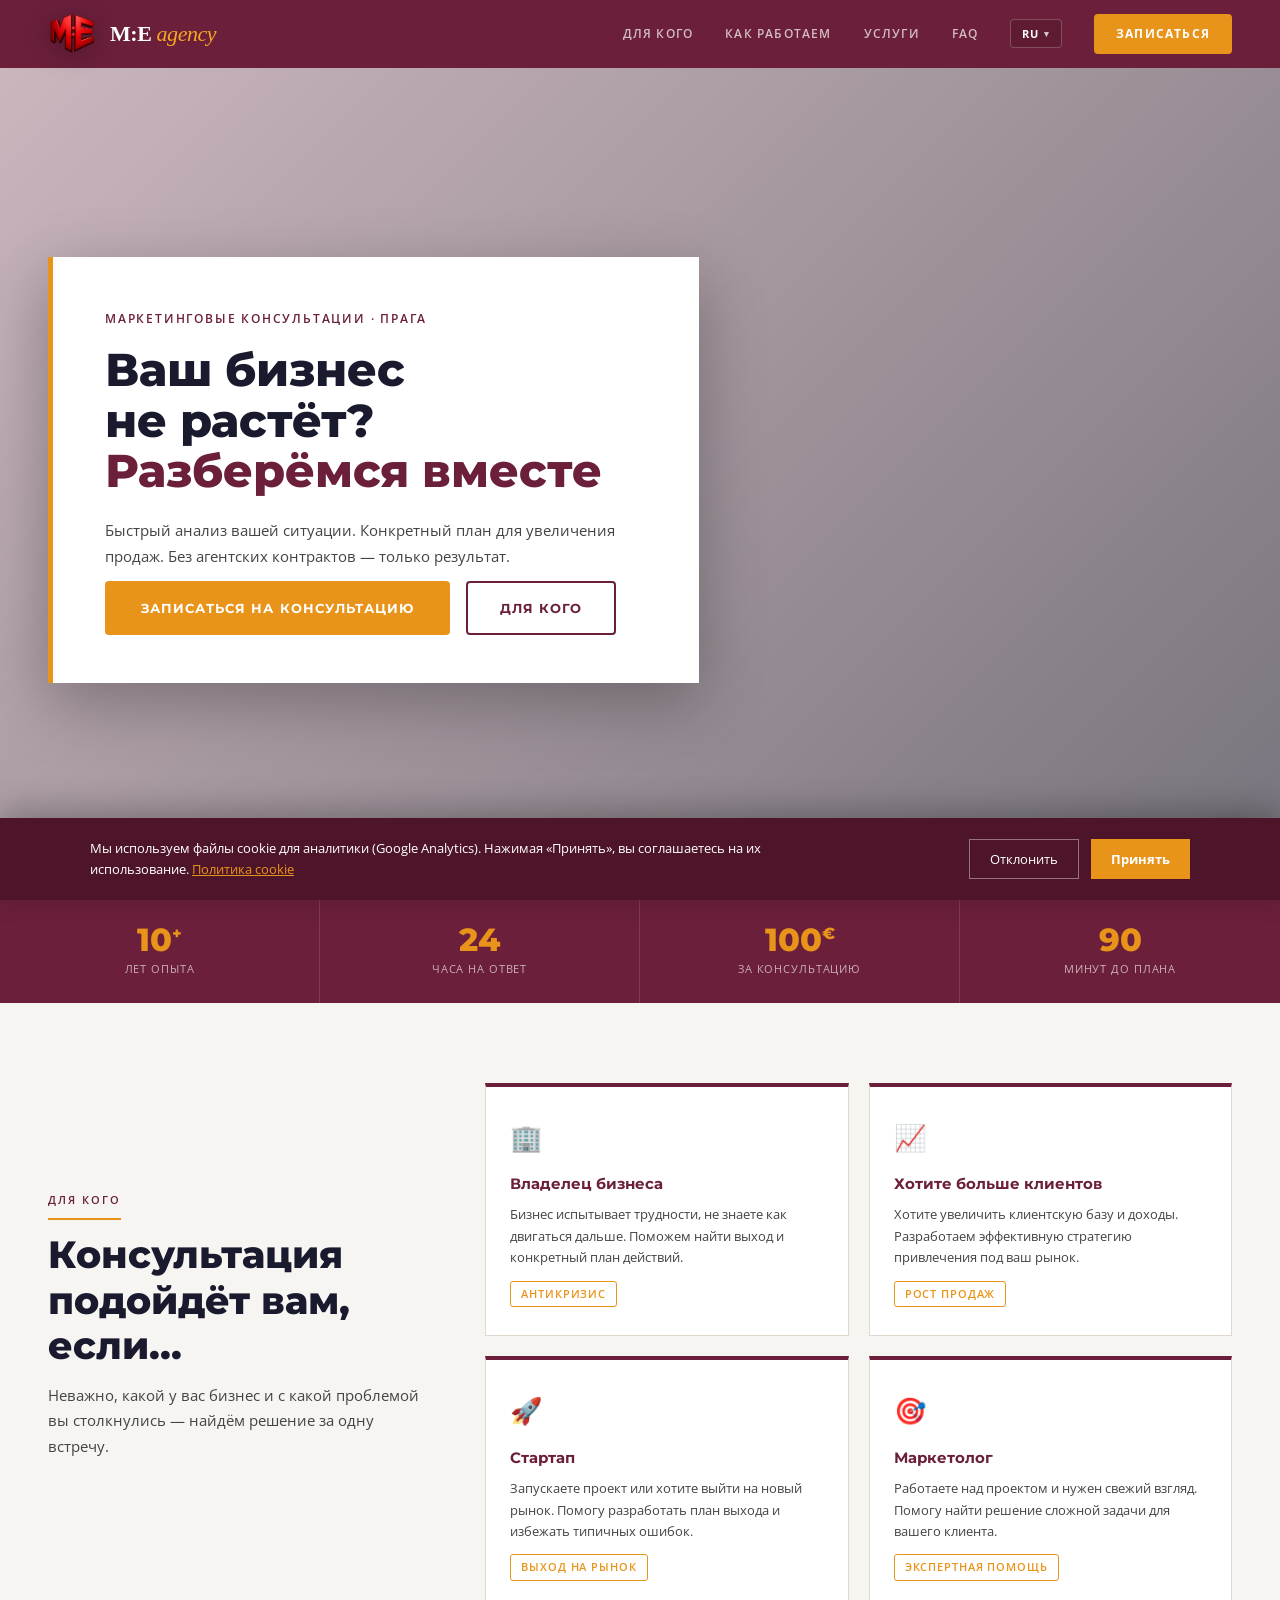
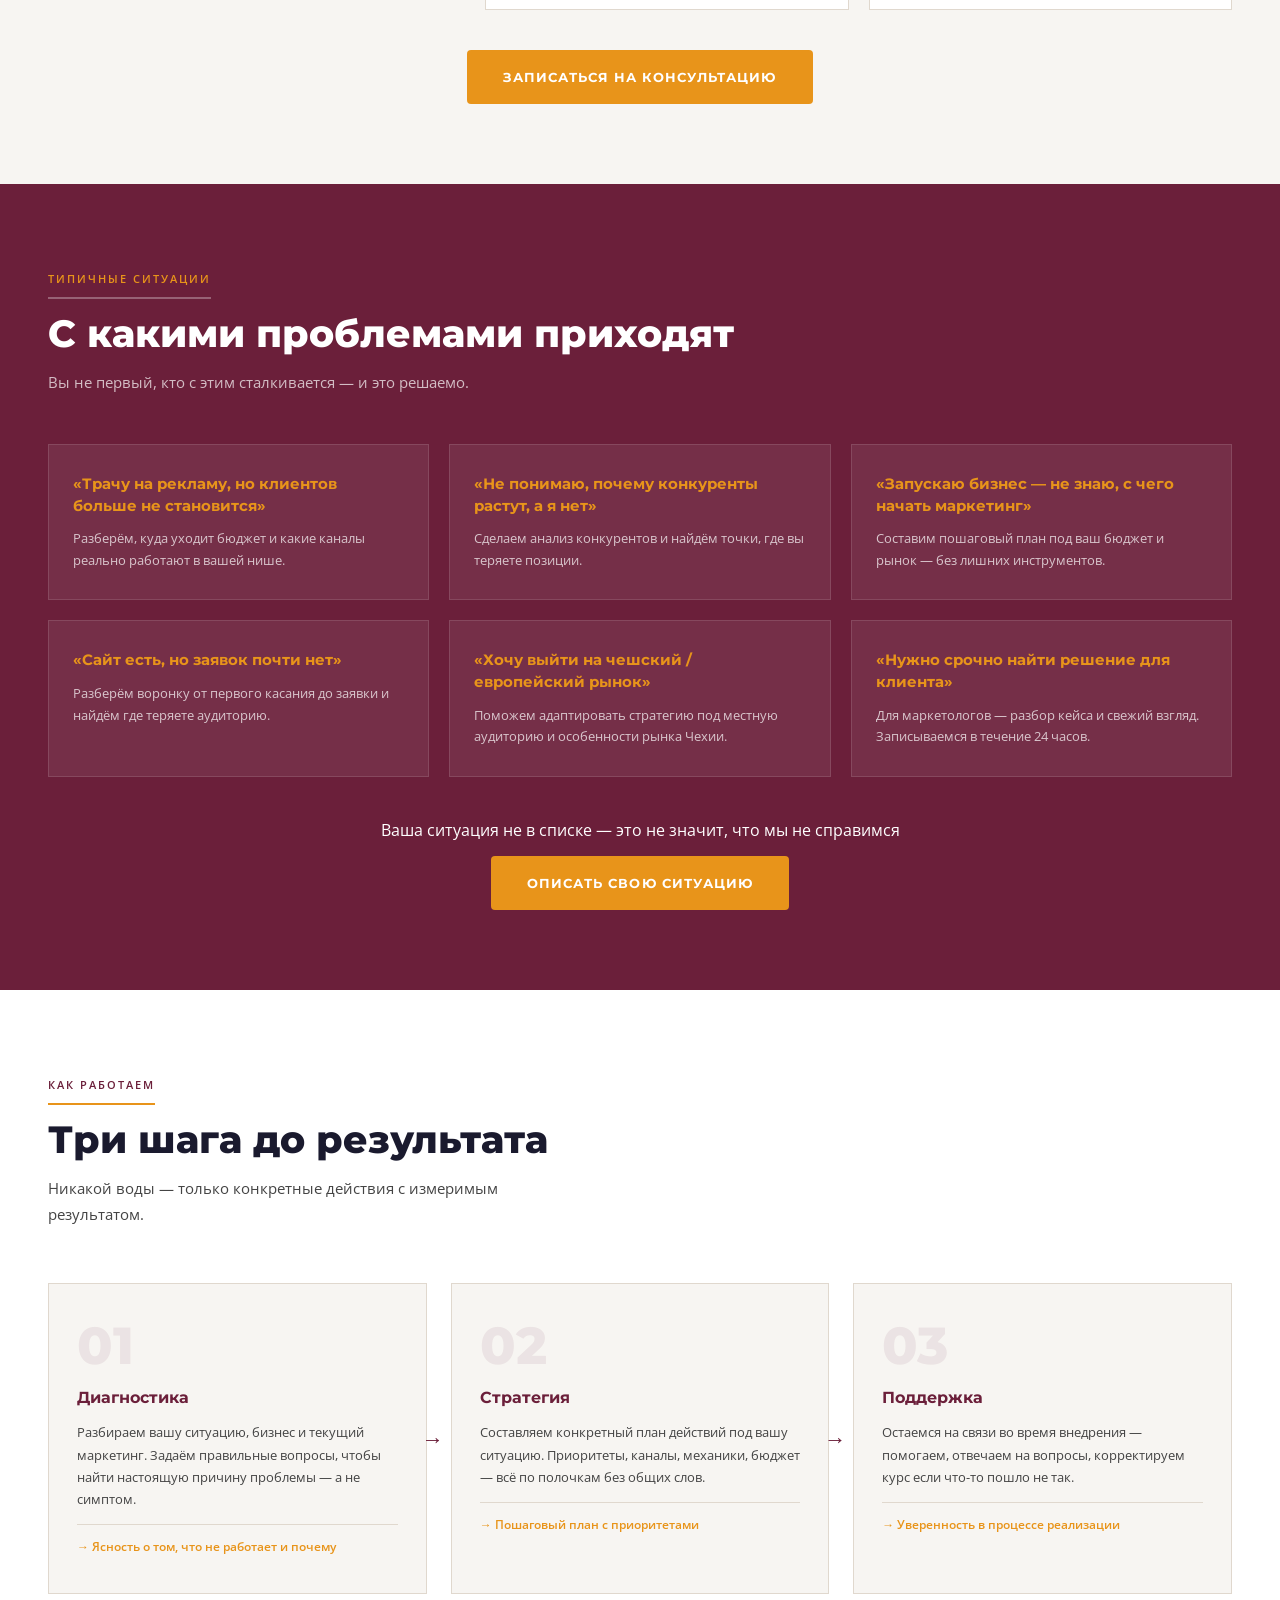
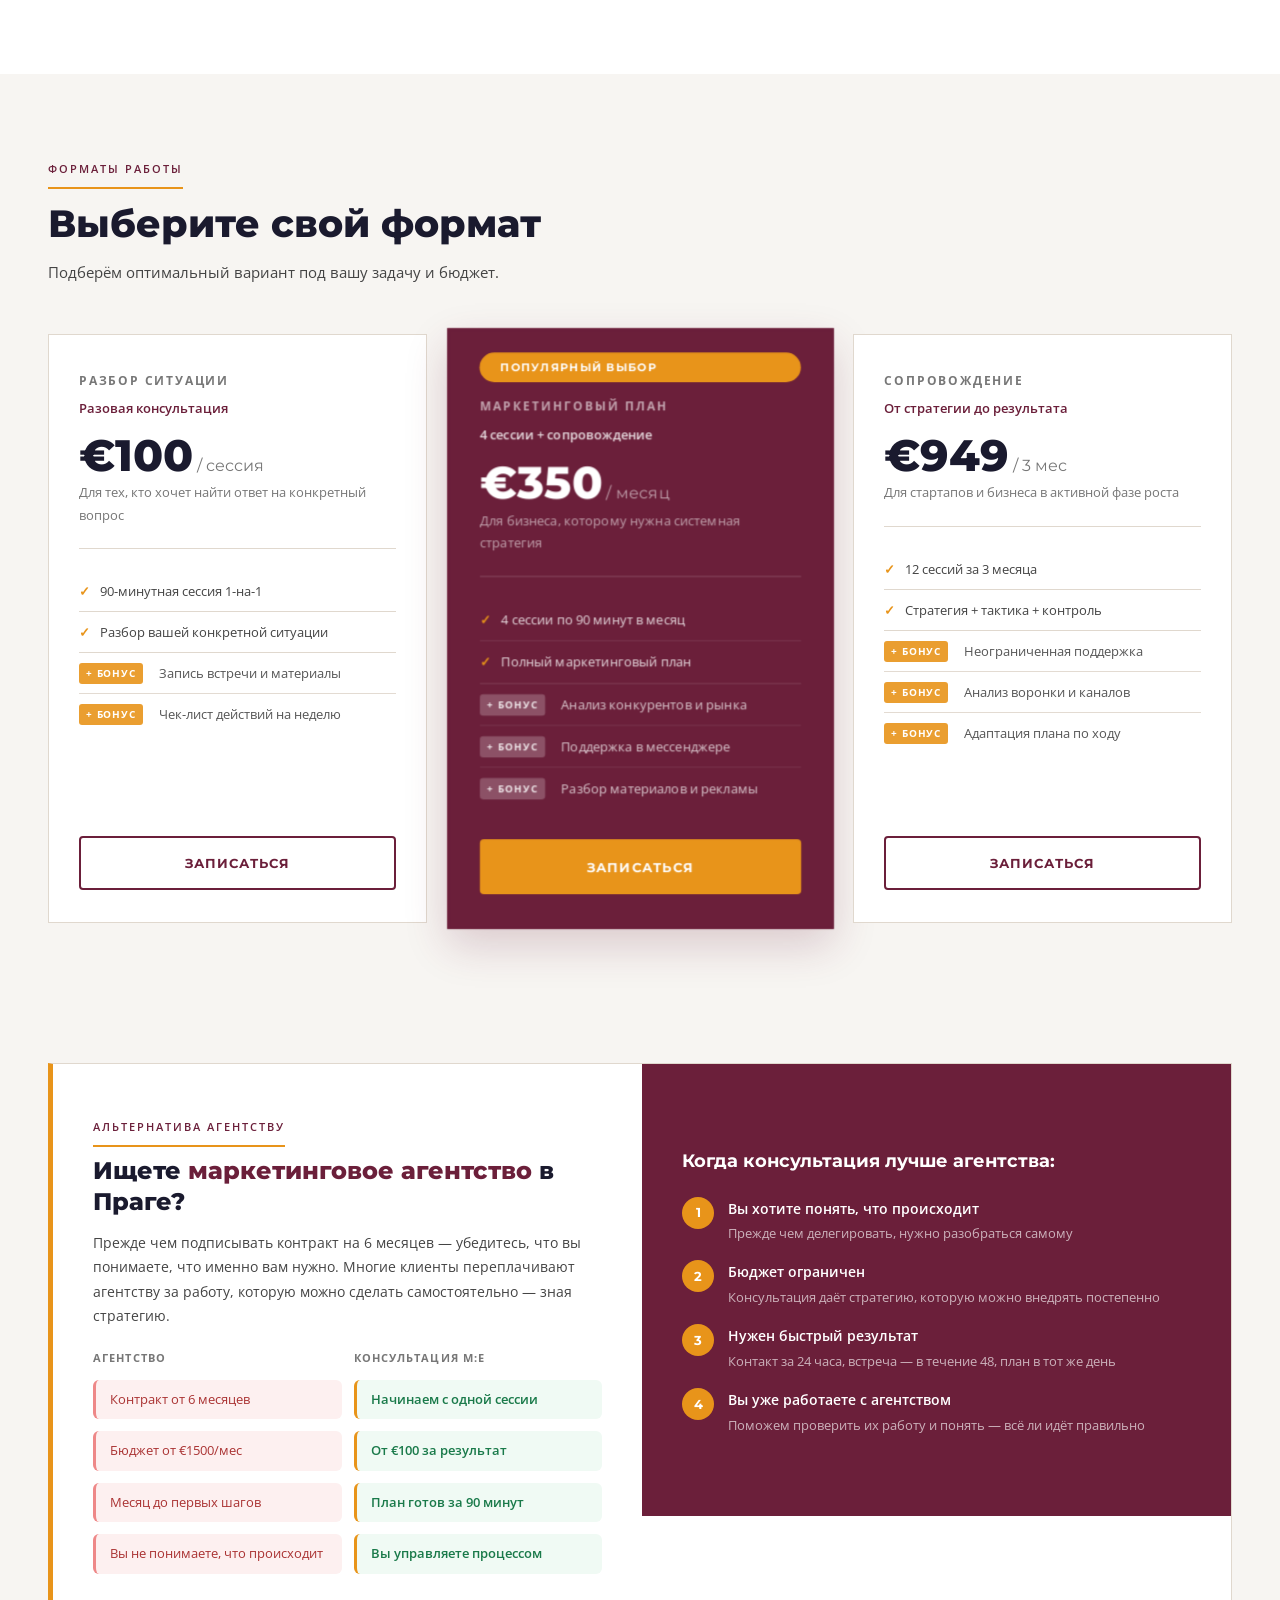
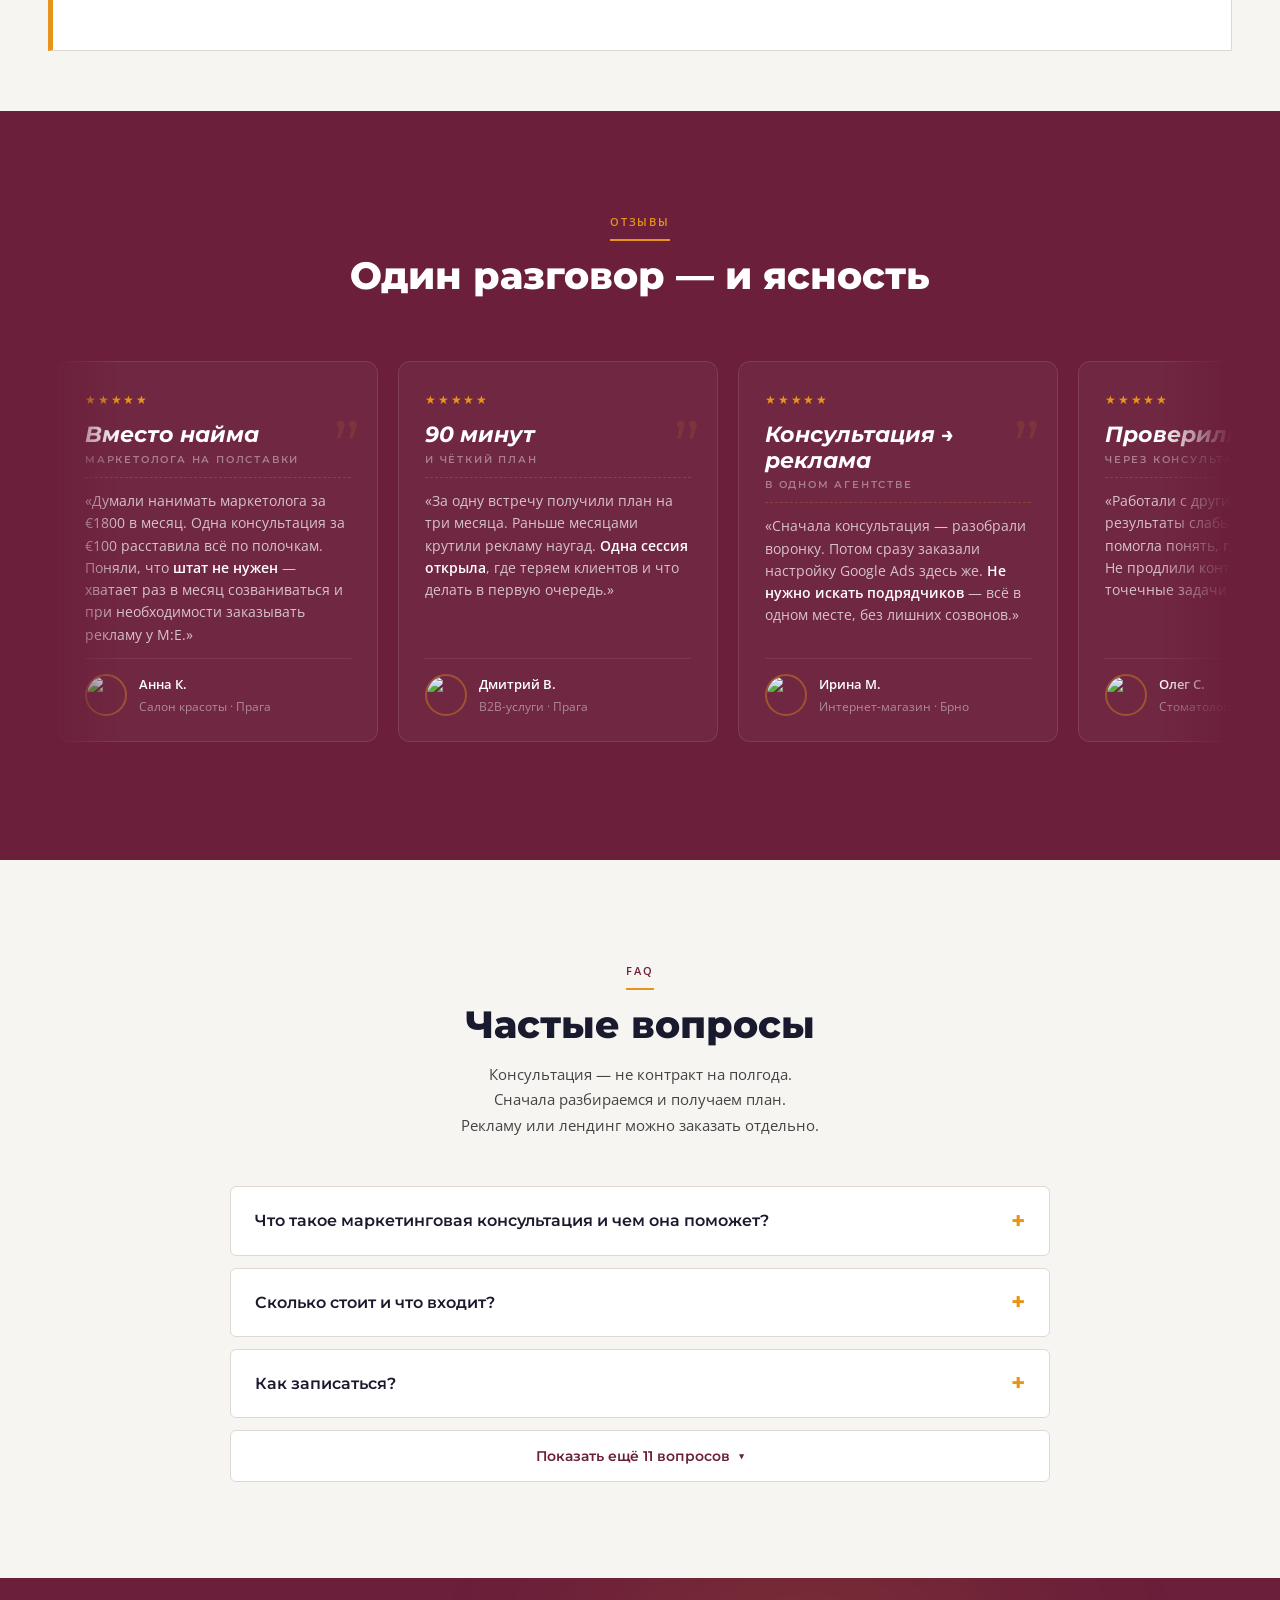
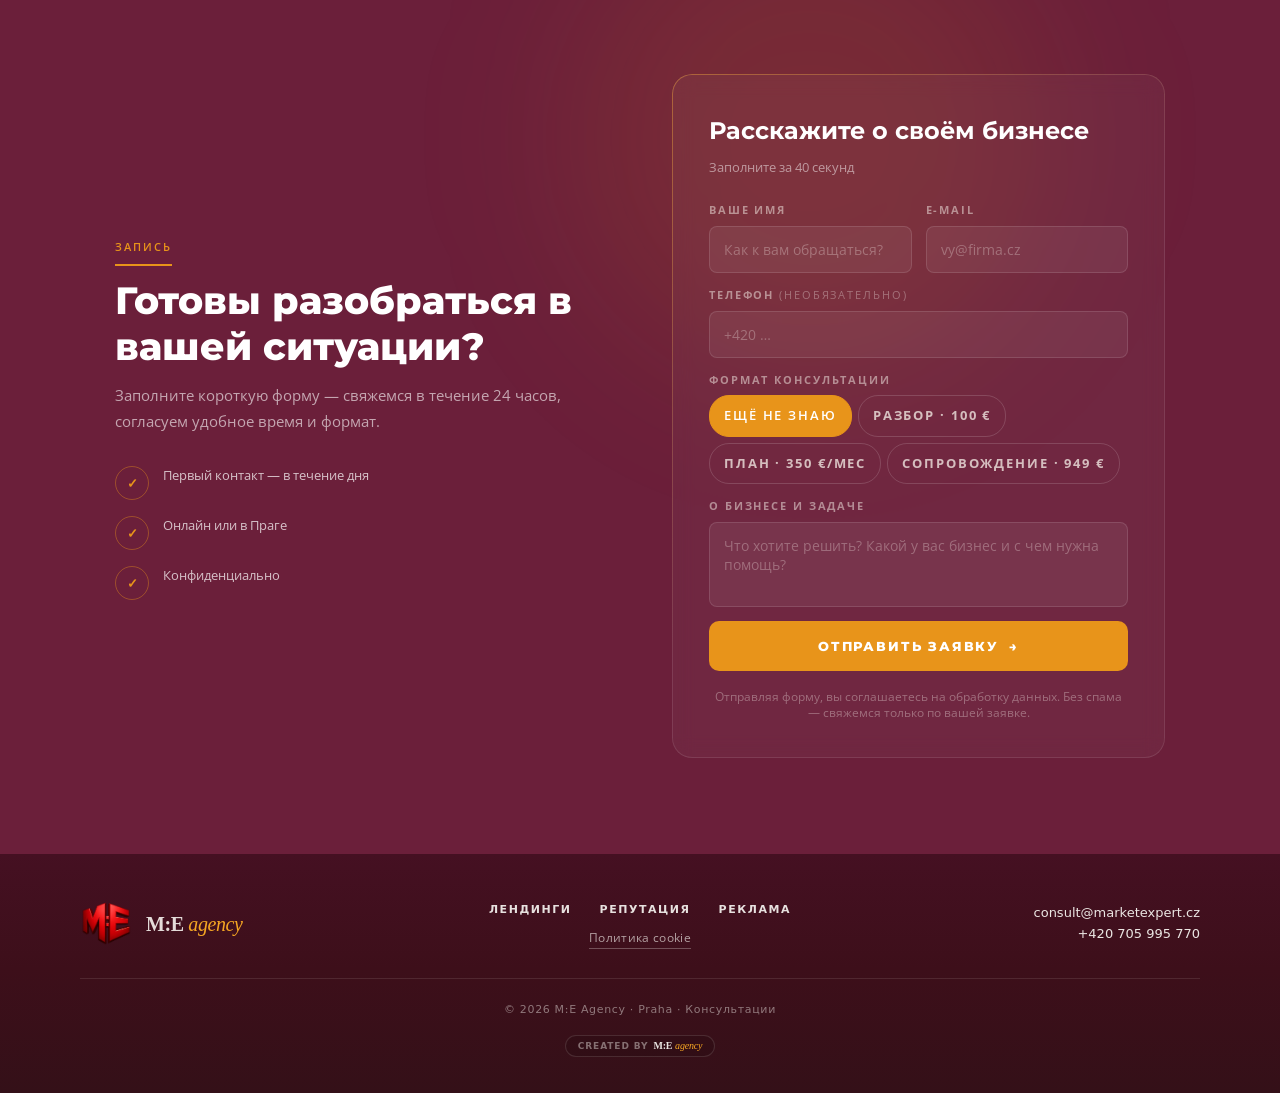
==== commit a7aed888: "Add files via upload" ====
--- a/index.html
+++ b/index.html
@@ -220,6 +220,7 @@
   overflow: hidden;
   display: flex; align-items: center;
   padding: 100px 48px 60px;
+  scroll-margin-top: 68px;
 }
      .hero-bg {
   position: absolute;
@@ -796,12 +797,13 @@
 
 </style>
 <link rel="stylesheet" href="footer.css">
+<link rel="stylesheet" href="form-success.css">
 <link rel="stylesheet" href="cookie.css">
 </head>
 <body>
 
 <nav aria-label="Меню страницы">
-  <a href="https://marketexpert.cz/" class="nav-logo nav-brand">
+  <a href="#hero" class="nav-logo nav-brand">
     <img src="logo.png" alt="M:E agency" class="nav-brand__img" decoding="async" onerror="this.onerror=null;this.src='logo.svg'">
     <span class="nav-brand__text">M:E <em class="nav-brand__agency">agency</em></span>
   </a>
@@ -877,7 +879,7 @@
 </script>
 
 <!-- HERO -->
-<section class="hero">
+<section class="hero" id="hero">
      <div class="hero-bg" id="heroBg"></div>
 <div class="hero-card" style="position:relative;z-index:1;">
      <div class="hero-label">Маркетинговые консультации · Прага</div>
@@ -1365,6 +1367,9 @@
   </div>
   <div class="site-footer__copy-row">
     <p class="site-footer__copy">© 2026 M:E Agency · Praha · Консультации</p>
+    <p class="site-footer__crafted">
+      <a href="https://marketexpert.cz/" target="_blank" rel="noopener noreferrer"><span class="site-footer__crafted-label">Created by</span><span class="site-footer__crafted-brand"><span class="site-footer__crafted-me">M:E</span> <em>agency</em></span></a>
+    </p>
   </div>
 </footer>
 
@@ -1450,6 +1455,7 @@
     </div>
   </div>
 </div>
+<script src="form-success.js"></script>
 <script src="me-analytics.js"></script>
 
 <div class="form-modal" id="formModal" role="dialog" aria-modal="true" aria-hidden="true" aria-labelledby="leadFormTitle">
@@ -1492,6 +1498,7 @@
     mount.innerHTML = '';
     if (location.hash === '#order') history.replaceState(null, '', location.pathname + location.search);
   }
+  window.closeModal = closeModal;
   document.addEventListener('click', function(e) {
     var link = e.target.closest('a[href="#order"]');
     if (link) { e.preventDefault(); openModal(link.getAttribute('data-pkg')); return; }
@@ -1536,7 +1543,12 @@
         }
         btn.innerHTML = '<span>✓ Заявка отправлена</span>';
         btn.classList.add('is-submitted');
+        btn.disabled = true;
         form.reset();
+        if (typeof window.closeModal === 'function') window.closeModal();
+        if (typeof window.showFormSuccess === 'function') {
+          window.showFormSuccess({ lang: 'ru', email: 'consult@marketexpert.cz' });
+        }
         return;
       }
       var msg = 'Не удалось отправить заявку.';
--- a/footer.css
+++ b/footer.css
@@ -162,3 +162,27 @@
     text-align: center;
   }
 }
+
+/* Бейдж crafted — _shared/footer-crafted.css */
+.site-footer__crafted { margin: 10px 0 0; }
+.site-footer__crafted a {
+  display: inline-flex; align-items: center; gap: 0.55em;
+  padding: 5px 12px; border: 1px solid rgba(250, 248, 244, 0.12); border-radius: 999px;
+  background: rgba(0, 0, 0, 0.1); font-size: clamp(8.5px, 2.1vw, 9px); font-weight: 600;
+  letter-spacing: normal; text-transform: none; color: rgba(250, 248, 244, 0.42);
+  text-decoration: none; line-height: 1.2;
+  transition: color 0.2s ease, border-color 0.2s ease, background 0.2s ease;
+}
+.site-footer__crafted-label { letter-spacing: 0.1em; text-transform: uppercase; line-height: 1; }
+.site-footer__crafted a:hover {
+  color: rgba(250, 248, 244, 0.82); border-color: rgba(245, 166, 35, 0.4); background: rgba(245, 166, 35, 0.08);
+}
+.site-footer__crafted-brand {
+  display: inline-flex; align-items: center; gap: 0.28em; letter-spacing: -0.02em;
+  font-family: 'Fraunces', Georgia, serif; font-size: clamp(9.5px, 2.35vw, 10px); line-height: 1; white-space: nowrap;
+}
+.site-footer__crafted-me { color: rgba(250, 248, 244, 0.92); font-weight: 700; }
+.site-footer__crafted-brand em { font-style: italic; font-weight: 500; color: #f5a623; }
+.site-footer__crafted a:hover .site-footer__crafted-me { color: #fff; }
+.site-footer__crafted a:hover .site-footer__crafted-brand em { color: #f5c04a; }
+@media (max-width: 480px) { .site-footer__crafted a { padding: 6px 14px; } }
--- a/form-success.css
+++ b/form-success.css
@@ -0,0 +1,185 @@
+/**
+ * Модал «Заявка отправлена» — единый для лендингов M:E Agency
+ * Подключение: form-success.css + form-success.js, вызов showFormSuccess({ lang: 'ru'|'cs' })
+ */
+
+.form-success {
+  position: fixed;
+  inset: 0;
+  z-index: 100001;
+  display: flex;
+  align-items: center;
+  justify-content: center;
+  padding: 20px;
+  padding-bottom: max(20px, env(safe-area-inset-bottom));
+  opacity: 0;
+  visibility: hidden;
+  pointer-events: none;
+  transition: opacity 0.25s ease, visibility 0.25s ease;
+}
+.form-success.is-open {
+  opacity: 1;
+  visibility: visible;
+  pointer-events: auto;
+}
+.form-success__backdrop {
+  position: absolute;
+  inset: 0;
+  background: rgba(12, 4, 8, 0.72);
+  backdrop-filter: blur(4px);
+  -webkit-backdrop-filter: blur(4px);
+}
+.form-success__panel {
+  position: relative;
+  width: min(420px, 100%);
+  background: linear-gradient(165deg, #fff 0%, #faf8f4 100%);
+  border: 1px solid #e0d8ce;
+  border-radius: 16px;
+  padding: 32px 28px 28px;
+  box-shadow: 0 24px 64px rgba(66, 15, 28, 0.28);
+  text-align: center;
+  transform: translateY(12px) scale(0.98);
+  transition: transform 0.28s cubic-bezier(0.22, 1, 0.36, 1);
+}
+.form-success.is-open .form-success__panel {
+  transform: translateY(0) scale(1);
+}
+.form-success__icon {
+  width: 52px;
+  height: 52px;
+  margin: 0 auto 18px;
+  border-radius: 50%;
+  background: rgba(31, 138, 80, 0.12);
+  color: #1f8a50;
+  font-size: 26px;
+  font-weight: 700;
+  line-height: 52px;
+}
+.form-success__title {
+  font-family: 'Montserrat', system-ui, sans-serif;
+  font-size: 1.25rem;
+  font-weight: 800;
+  color: #6b1f3a;
+  line-height: 1.25;
+  margin: 0 0 12px;
+}
+.form-success__body {
+  font-family: 'Open Sans', system-ui, sans-serif;
+  font-size: 14px;
+  line-height: 1.65;
+  color: #444;
+  margin: 0 0 10px;
+}
+.form-success__hint {
+  font-family: 'Open Sans', system-ui, sans-serif;
+  font-size: 13px;
+  line-height: 1.55;
+  color: #777;
+  margin: 0 0 22px;
+}
+.form-success__hint a {
+  color: #6b1f3a;
+  font-weight: 600;
+  text-decoration: none;
+  border-bottom: 1px solid rgba(107, 31, 58, 0.28);
+}
+.form-success__hint a:hover {
+  color: #e8941a;
+  border-bottom-color: #e8941a;
+}
+.form-success__extra {
+  font-family: 'Open Sans', system-ui, sans-serif;
+  font-size: 13px;
+  line-height: 1.55;
+  color: #666;
+  margin: 0 0 20px;
+  padding-top: 14px;
+  border-top: 1px solid #ece6dc;
+}
+.form-success__extra a {
+  color: #6b1f3a;
+  font-weight: 600;
+  text-decoration: none;
+  border-bottom: 1px solid rgba(107, 31, 58, 0.28);
+}
+.form-success__extra a:hover {
+  color: #e8941a;
+  border-bottom-color: #e8941a;
+}
+.form-success__actions {
+  display: flex;
+  flex-direction: column;
+  gap: 10px;
+}
+.form-success__blog {
+  display: inline-flex;
+  align-items: center;
+  justify-content: center;
+  padding: 13px 20px;
+  border-radius: 10px;
+  background: #6b1f3a;
+  color: #fff !important;
+  font-family: 'Montserrat', system-ui, sans-serif;
+  font-size: 12px;
+  font-weight: 700;
+  letter-spacing: 0.06em;
+  text-transform: uppercase;
+  text-decoration: none !important;
+  transition: background 0.2s ease, transform 0.15s ease;
+}
+.form-success__blog:hover {
+  background: #5a1a31;
+  transform: translateY(-1px);
+}
+.form-success__wa {
+  display: inline-flex;
+  align-items: center;
+  justify-content: center;
+  gap: 8px;
+  padding: 13px 20px;
+  border-radius: 10px;
+  background: #25d366;
+  color: #fff !important;
+  font-family: 'Montserrat', system-ui, sans-serif;
+  font-size: 12px;
+  font-weight: 700;
+  letter-spacing: 0.06em;
+  text-transform: uppercase;
+  text-decoration: none !important;
+  border: none;
+  transition: transform 0.15s ease, filter 0.15s ease;
+}
+.form-success__wa:hover {
+  filter: brightness(1.05);
+  transform: translateY(-1px);
+}
+.form-success__close {
+  padding: 12px 20px;
+  border: 1px solid #e0d8ce;
+  border-radius: 10px;
+  background: #fff;
+  color: #6b1f3a;
+  font-family: 'Montserrat', system-ui, sans-serif;
+  font-size: 12px;
+  font-weight: 700;
+  letter-spacing: 0.06em;
+  text-transform: uppercase;
+  cursor: pointer;
+  transition: border-color 0.2s ease, color 0.2s ease;
+}
+.form-success__close:hover {
+  border-color: rgba(232, 148, 26, 0.5);
+  color: #e8941a;
+}
+
+@media (prefers-reduced-motion: reduce) {
+  .form-success,
+  .form-success__panel {
+    transition: none !important;
+    transform: none !important;
+  }
+}
+
+html.form-success-open {
+  overflow: hidden;
+}
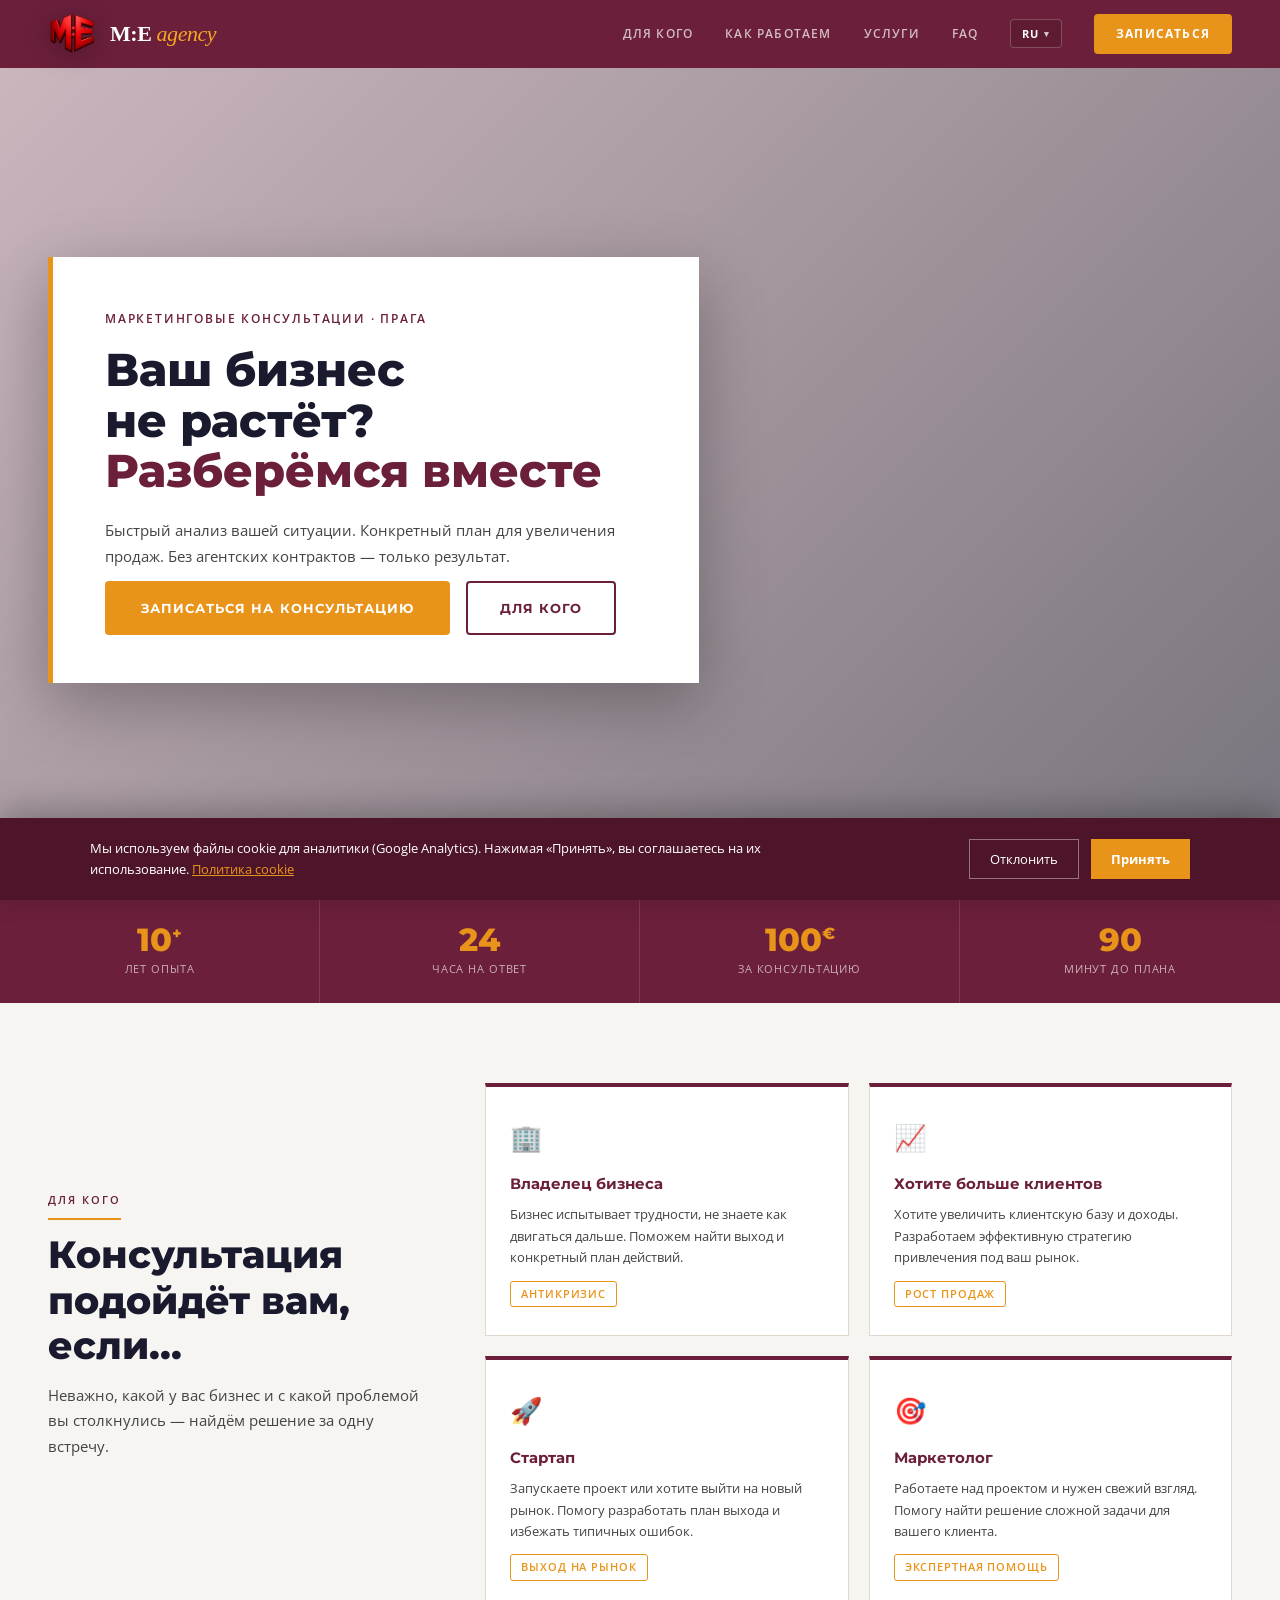
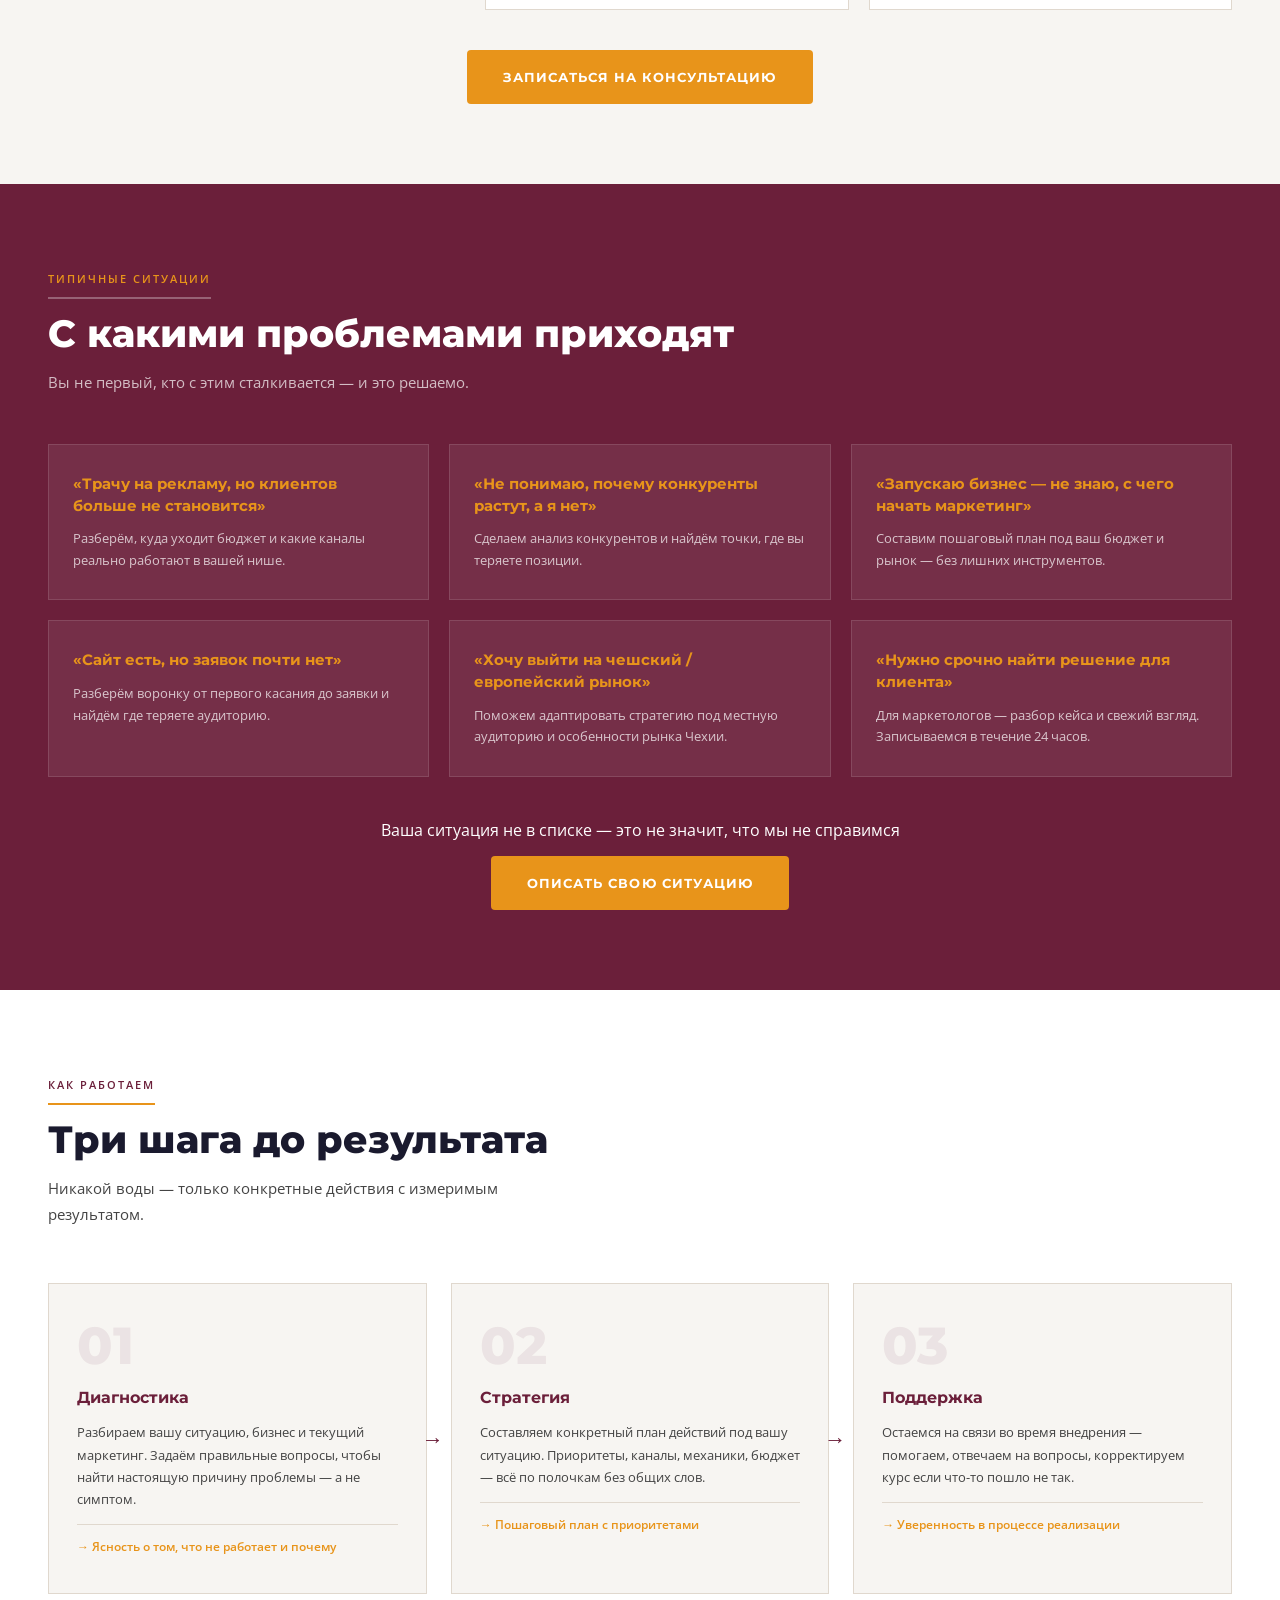
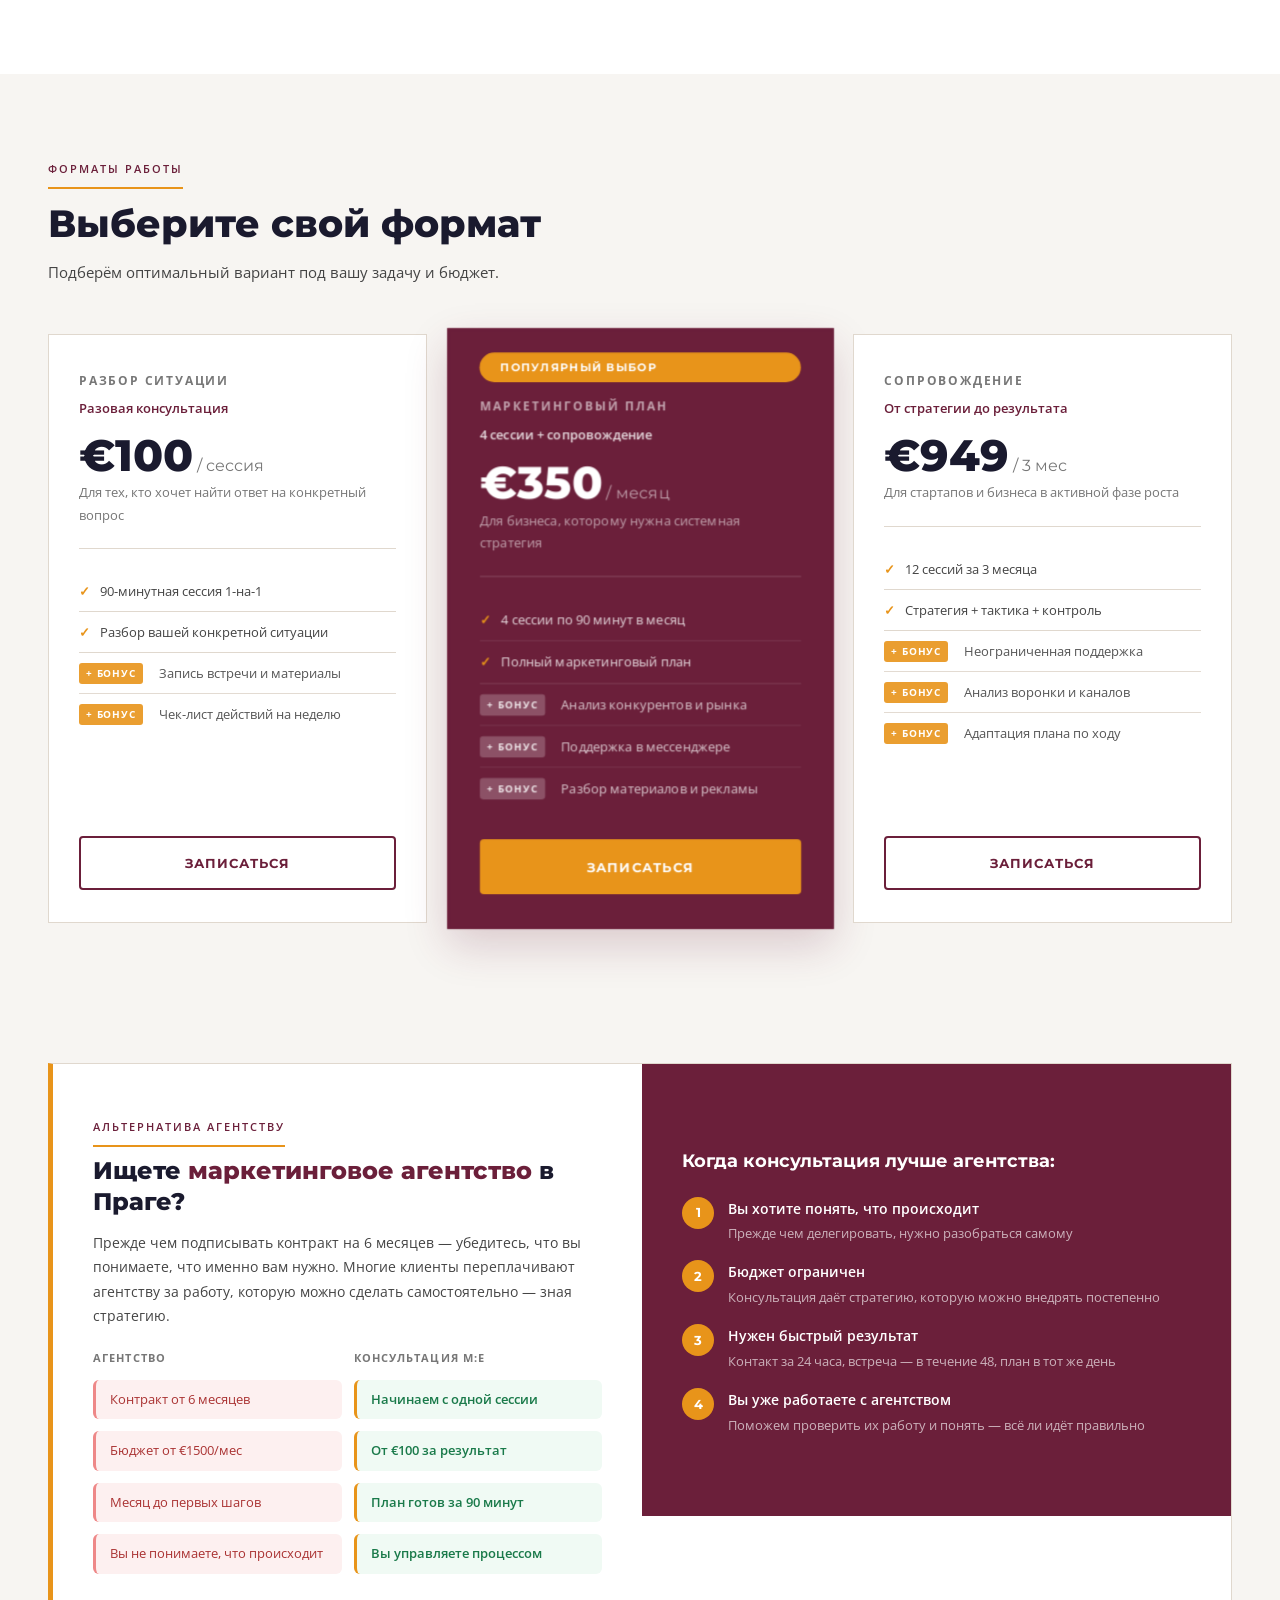
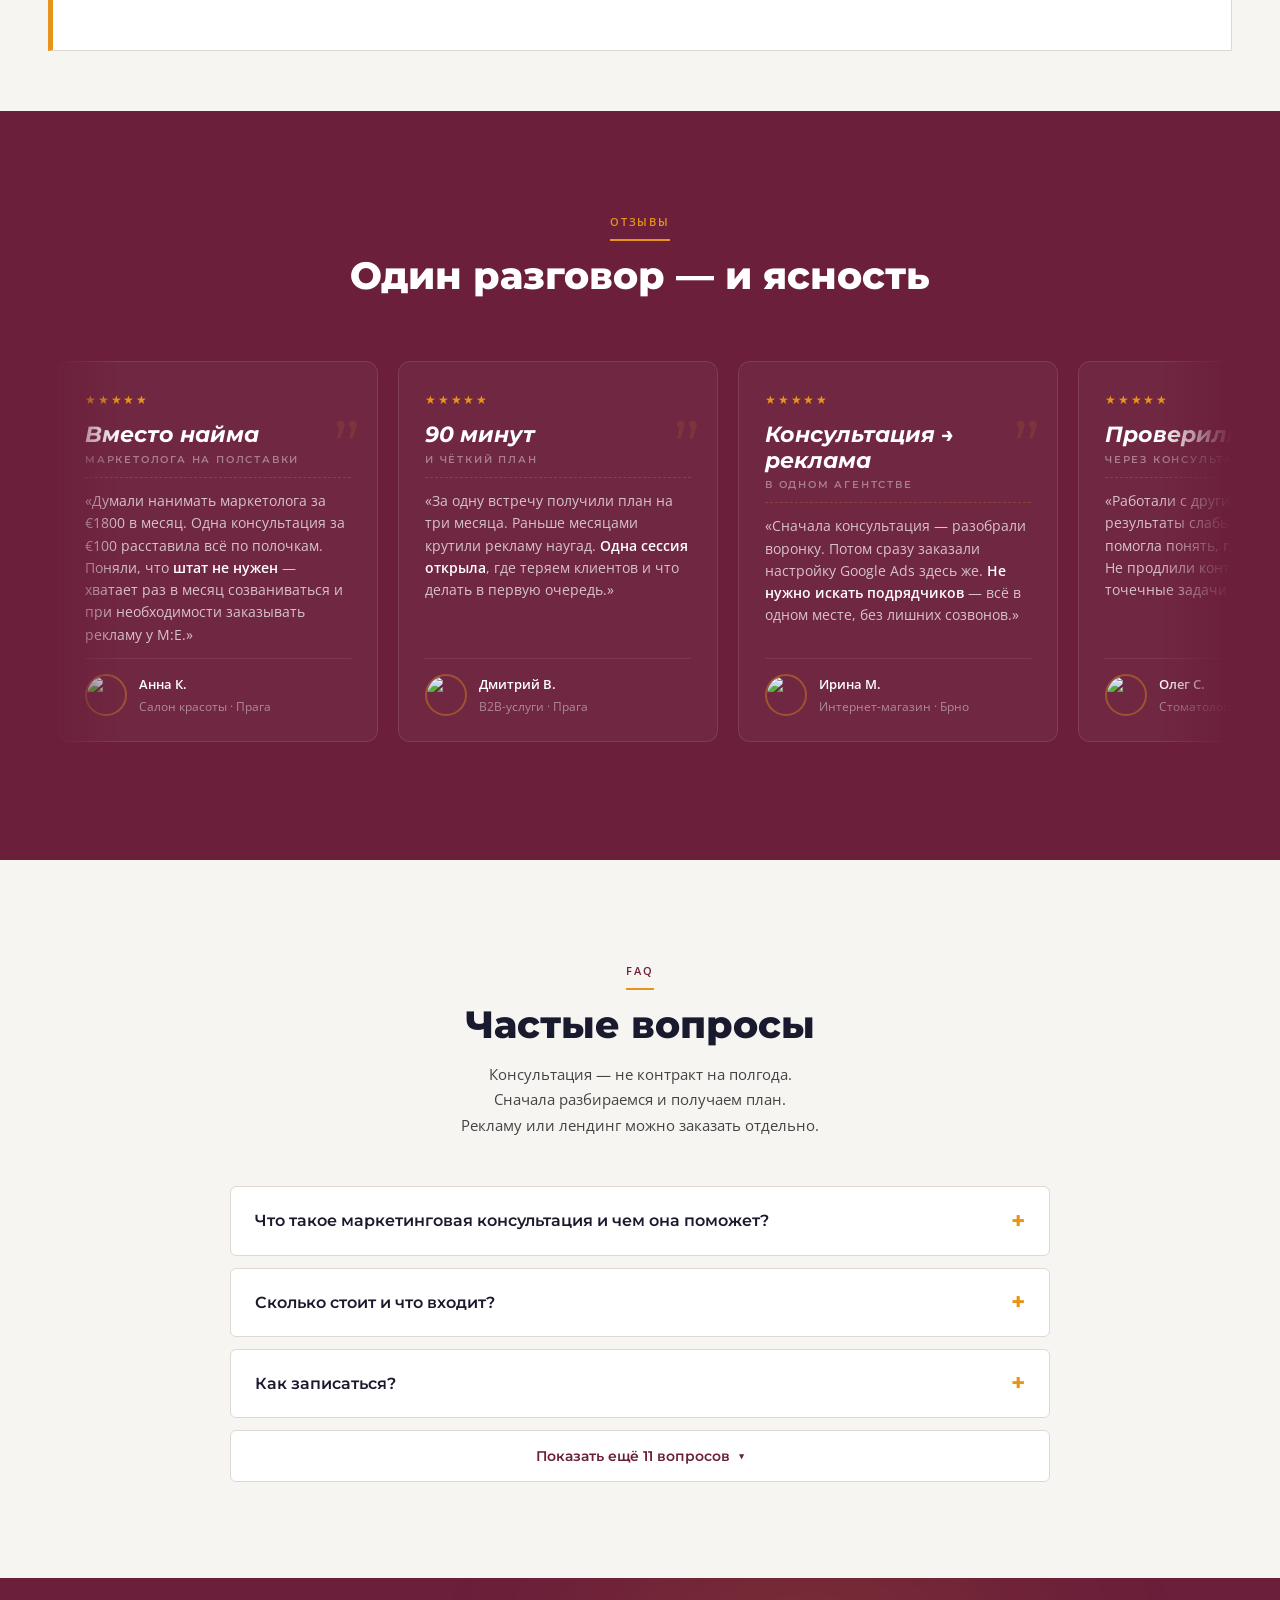
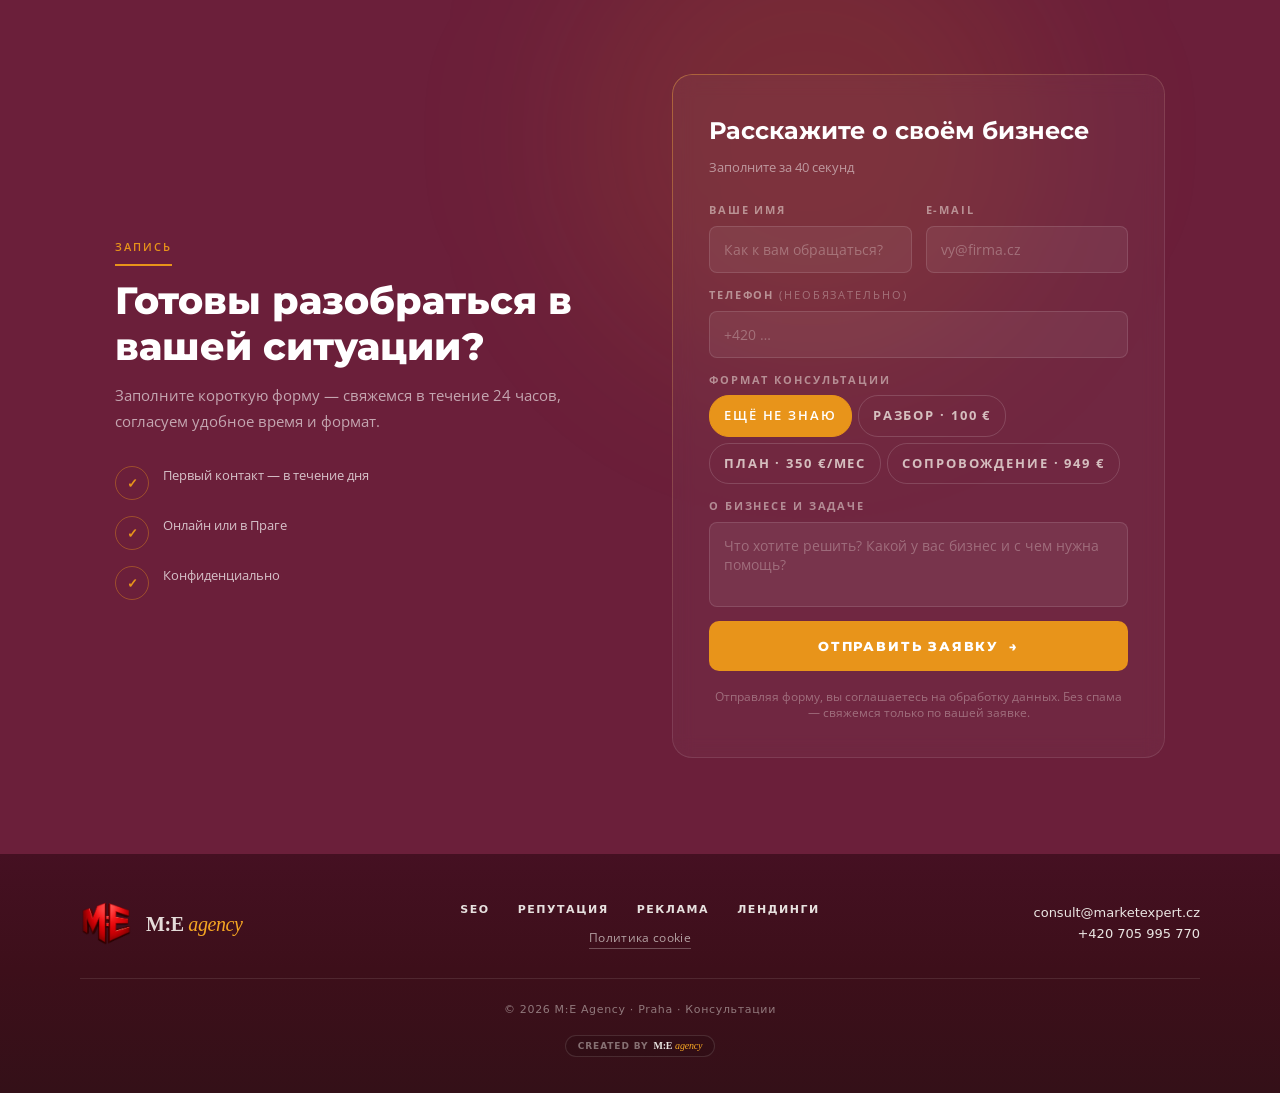
==== commit 4c9527b8: "Add files via upload" ====
--- a/index.html
+++ b/index.html
@@ -1354,9 +1354,10 @@
     </a>
     <div class="site-footer__middle">
       <div class="site-footer__links" role="navigation" aria-label="Другие направления M:E">
-        <a href="https://landing.marketexpert.cz" target="_blank" rel="noopener noreferrer">Лендинги</a>
+        <a href="https://seo.marketexpert.cz" target="_blank" rel="noopener noreferrer">SEO</a>
         <a href="https://reputation.marketexpert.cz" target="_blank" rel="noopener noreferrer">Репутация</a>
         <a href="https://ads.marketexpert.cz" target="_blank" rel="noopener noreferrer">Реклама</a>
+        <a href="https://landing.marketexpert.cz" target="_blank" rel="noopener noreferrer">Лендинги</a>
       </div>
       <div class="site-footer__cookie"><a href="https://marketexpert.cz/cookie-policy" target="_blank" rel="noopener noreferrer">Политика cookie</a></div>
     </div>
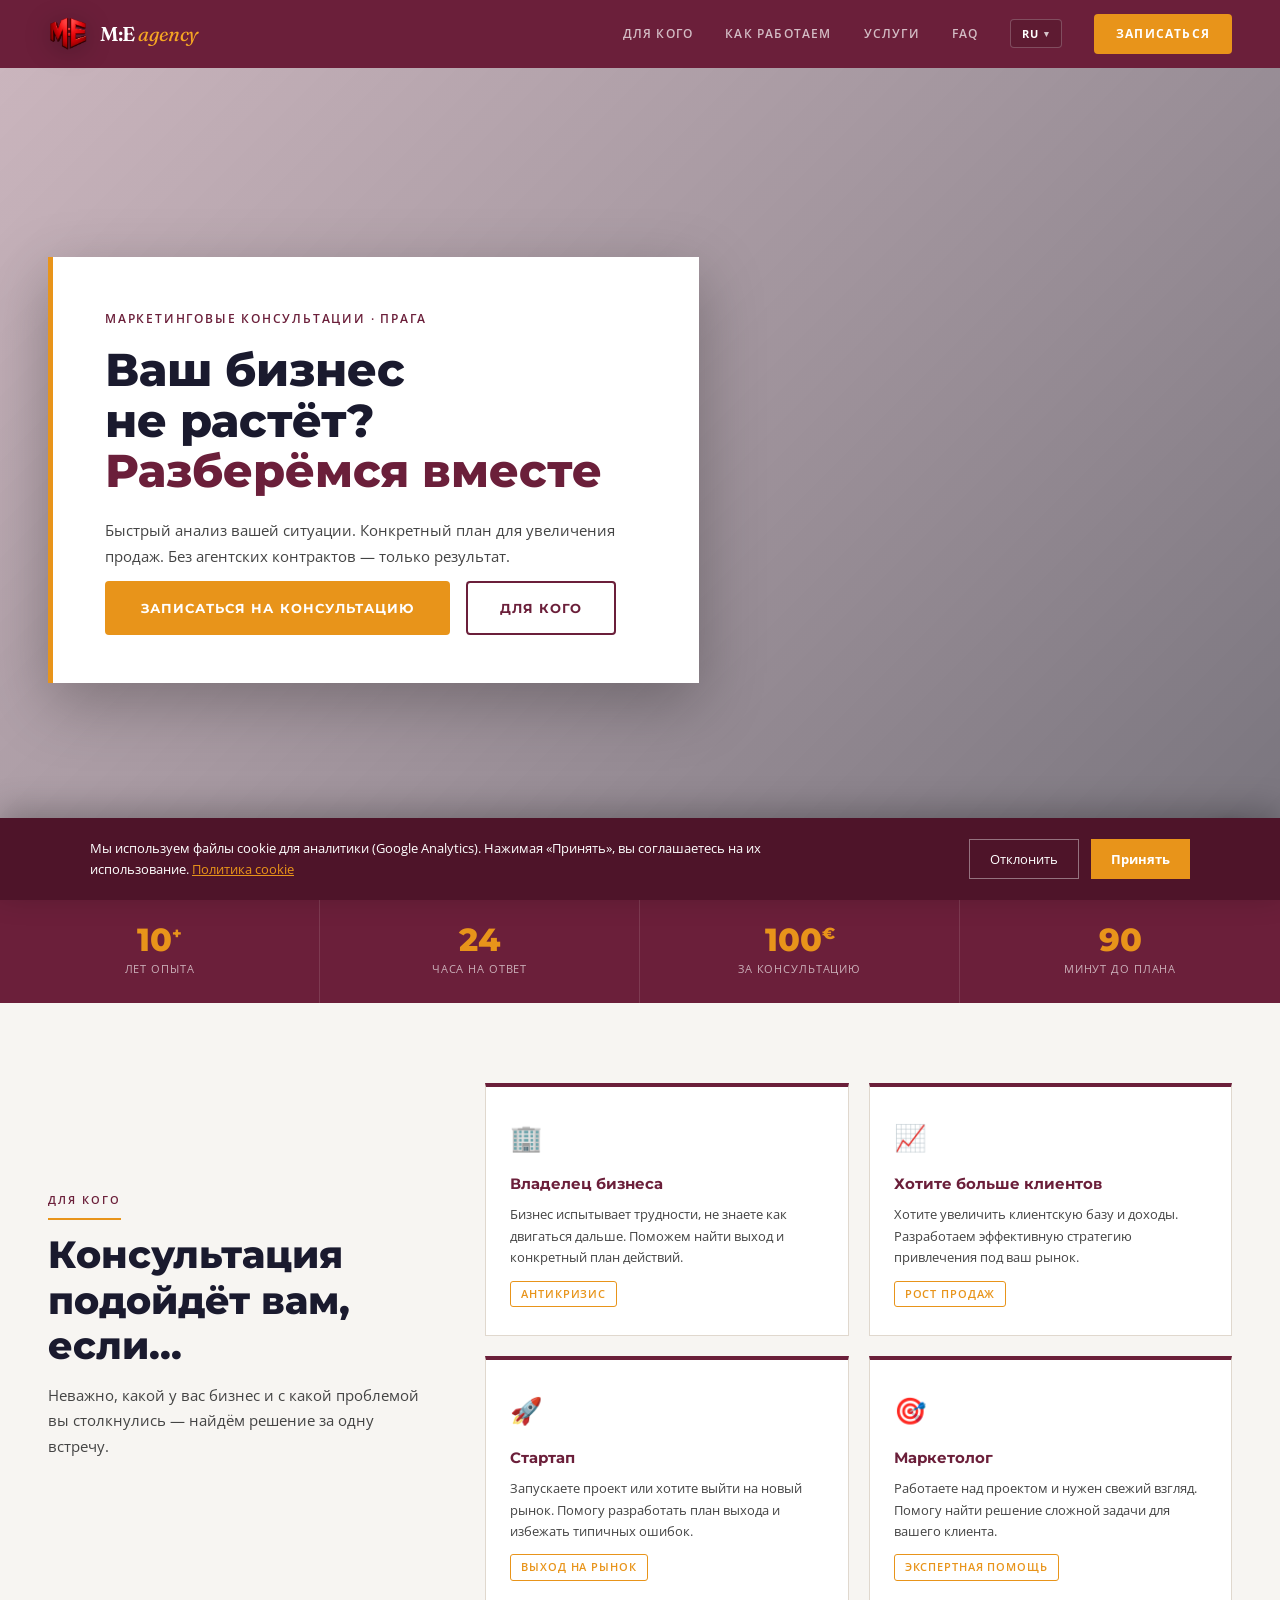
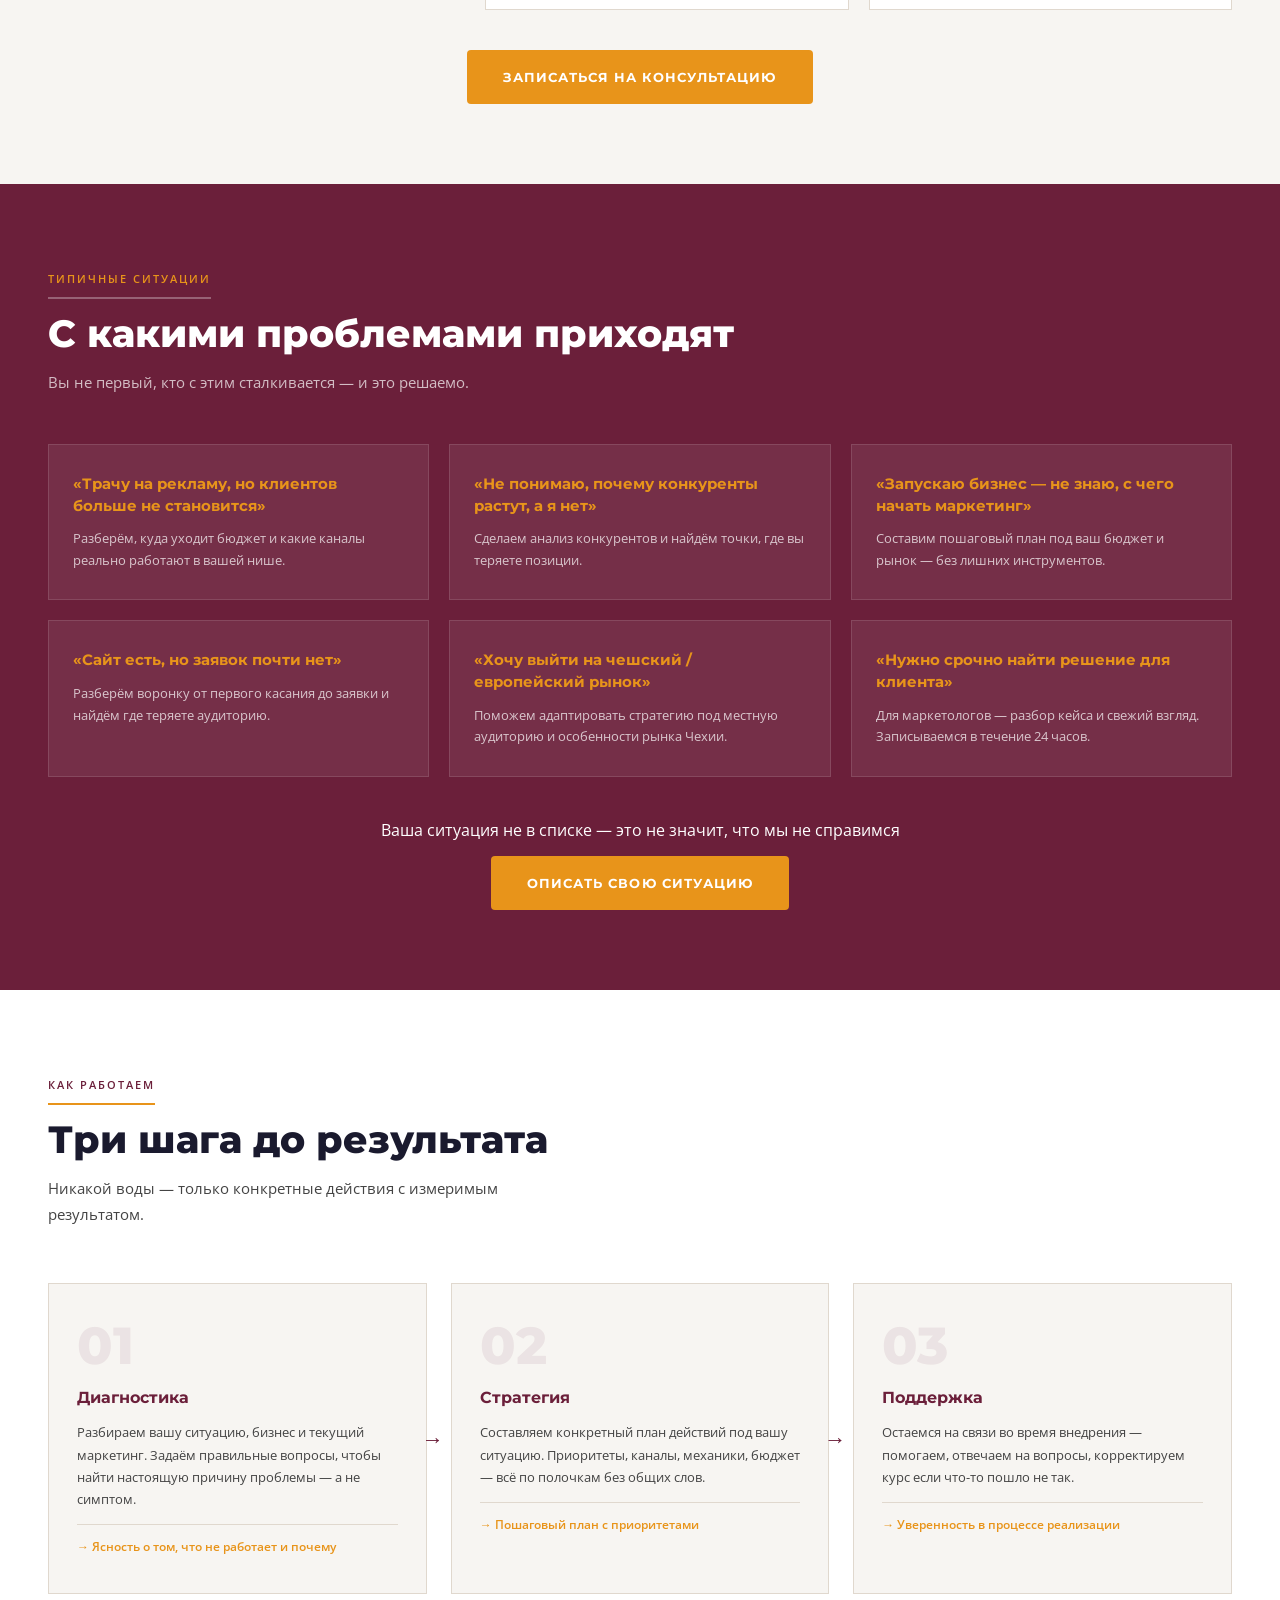
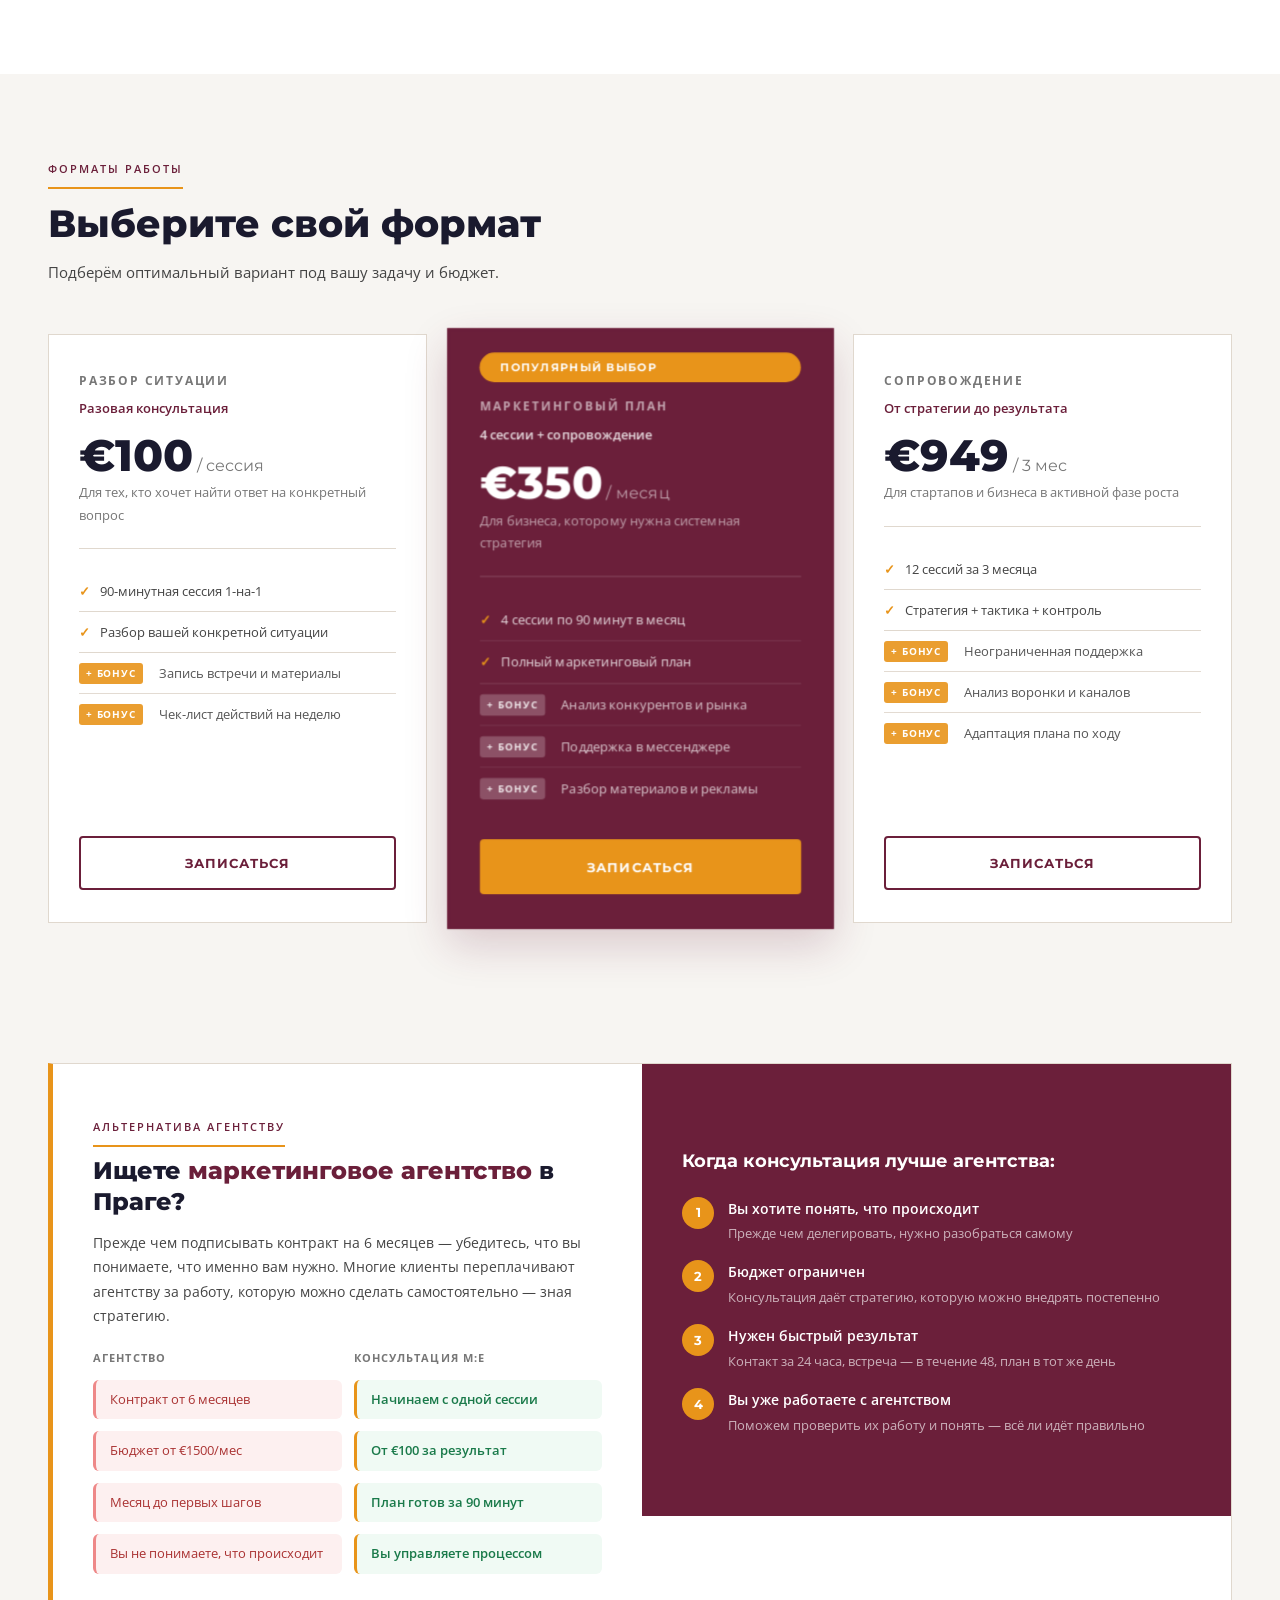
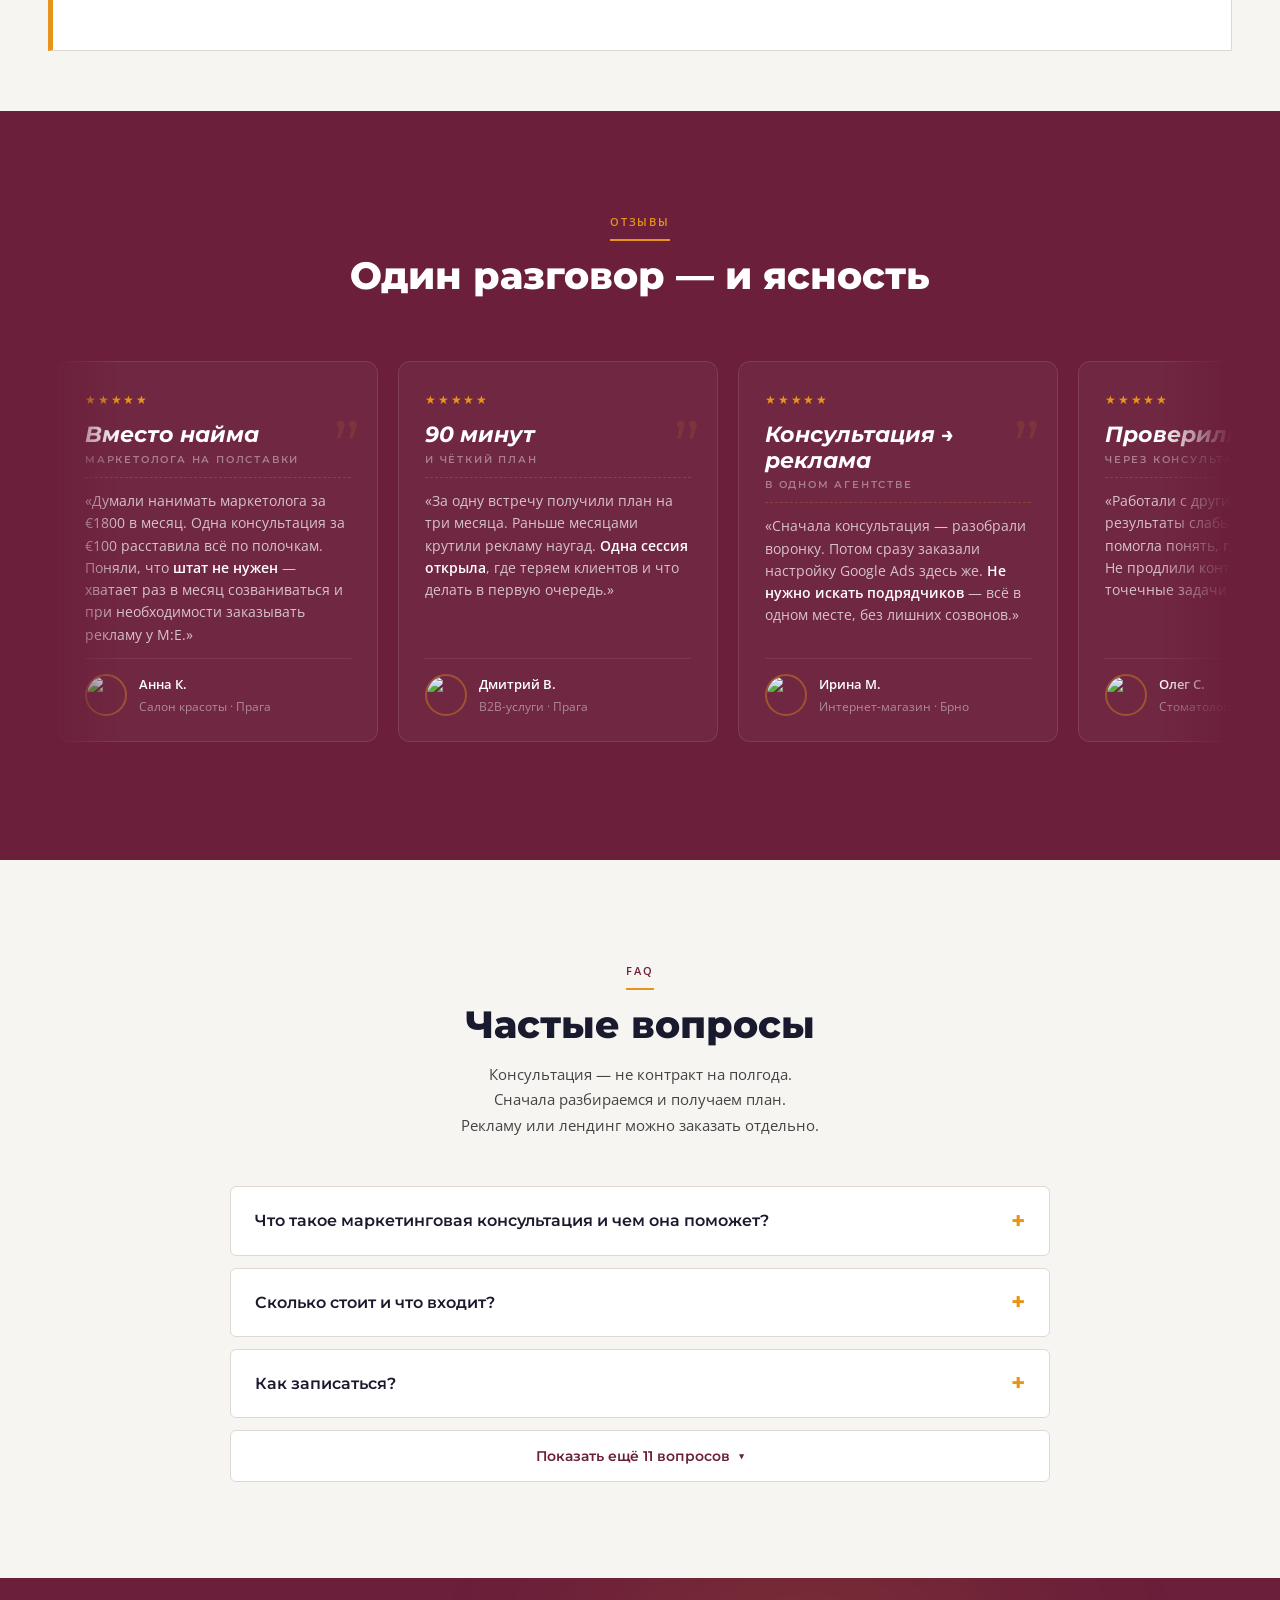
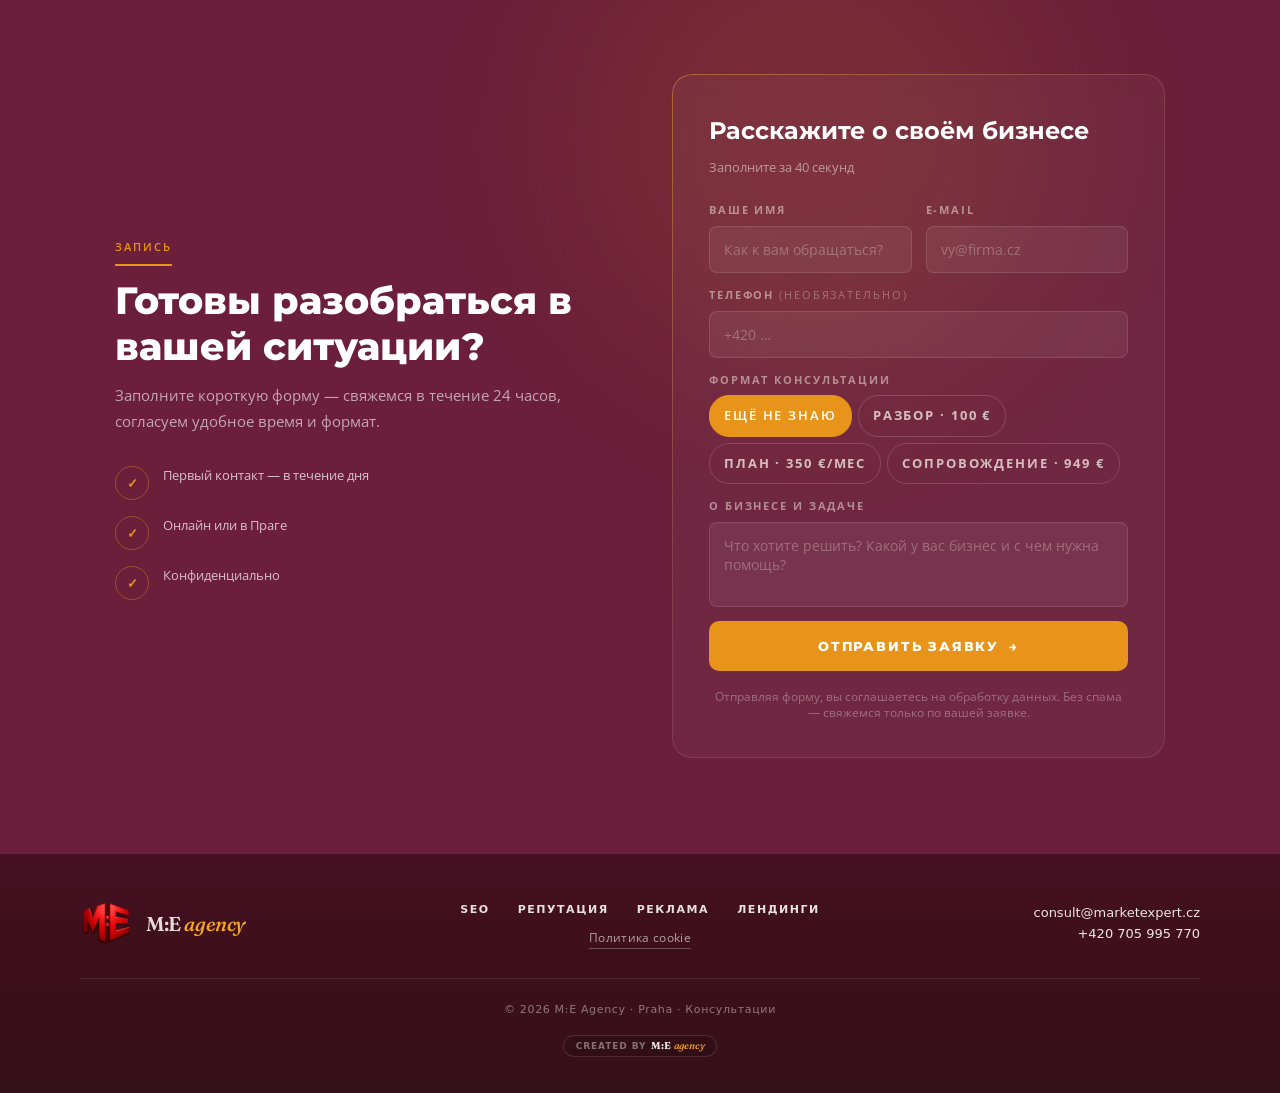
==== commit e1f33d09: "Add files via upload" ====
--- a/index.html
+++ b/index.html
@@ -110,7 +110,7 @@
 <script>window.__GA4_MEASUREMENT_ID__ = 'G-SPKHXMCQGM'; window.__GA4_ADS_ID__ = 'AW-11432613975';</script>
 
 <link rel="preconnect" href="https://fonts.googleapis.com">
-<link href="https://fonts.googleapis.com/css2?family=Montserrat:wght@400;600;700;800&family=Open+Sans:wght@300;400;600&display=swap" rel="stylesheet">
+<link href="https://fonts.googleapis.com/css2?family=Fraunces:ital,opsz,wght@0,9..144,500;0,9..144,600;1,9..144,500&family=Montserrat:wght@400;600;700;800&family=Open+Sans:wght@300;400;600&display=swap" rel="stylesheet">
 <style>
 *, *::before, *::after { box-sizing: border-box; margin: 0; padding: 0; }
 
@@ -699,8 +699,6 @@
 @media (max-width: 960px) {
   nav { padding: 0 16px 0 20px; }
   .nav-toggle { display: flex; }
-  .nav-brand__img { width: 40px; height: 40px; }
-  .nav-brand__text { font-size: 17px; }
   .nav-links {
     display: flex; position: fixed; top: 68px; left: 0; right: 0; bottom: 0;
     flex-direction: column; align-items: stretch; gap: 0;
--- a/footer.css
+++ b/footer.css
@@ -115,29 +115,42 @@
   border-bottom-color: rgba(245, 166, 35, 0.85);
 }
 
-/* Шапка: лого M:E agency */
+/* Шапка: лого M:E agency — эталон landing.marketexpert.cz */
 .nav-brand {
   display: flex;
   align-items: center;
-  gap: 14px;
+  gap: 8px;
   text-decoration: none;
   color: #fff;
   min-width: 0;
 }
+@media (min-width: 640px) {
+  .nav-brand { gap: 12px; }
+}
 .nav-brand__img {
-  width: 48px;
-  height: 48px;
+  width: 36px;
+  height: 36px;
   object-fit: contain;
   flex-shrink: 0;
   display: block;
   filter: drop-shadow(0 4px 12px rgba(0, 0, 0, 0.25));
 }
+@media (min-width: 640px) {
+  .nav-brand__img { width: 40px; height: 40px; }
+}
 .nav-brand__text {
   font-family: 'Fraunces', Georgia, serif;
-  font-size: clamp(18px, 2.6vw, 22px);
+  font-size: 16px;
   font-weight: 600;
   letter-spacing: -0.02em;
   line-height: 1;
+  color: #fff;
+}
+@media (min-width: 640px) {
+  .nav-brand__text { font-size: 18px; }
+}
+@media (min-width: 1024px) {
+  .nav-brand__text { font-size: 20px; }
 }
 .nav-brand__agency {
   font-style: italic;
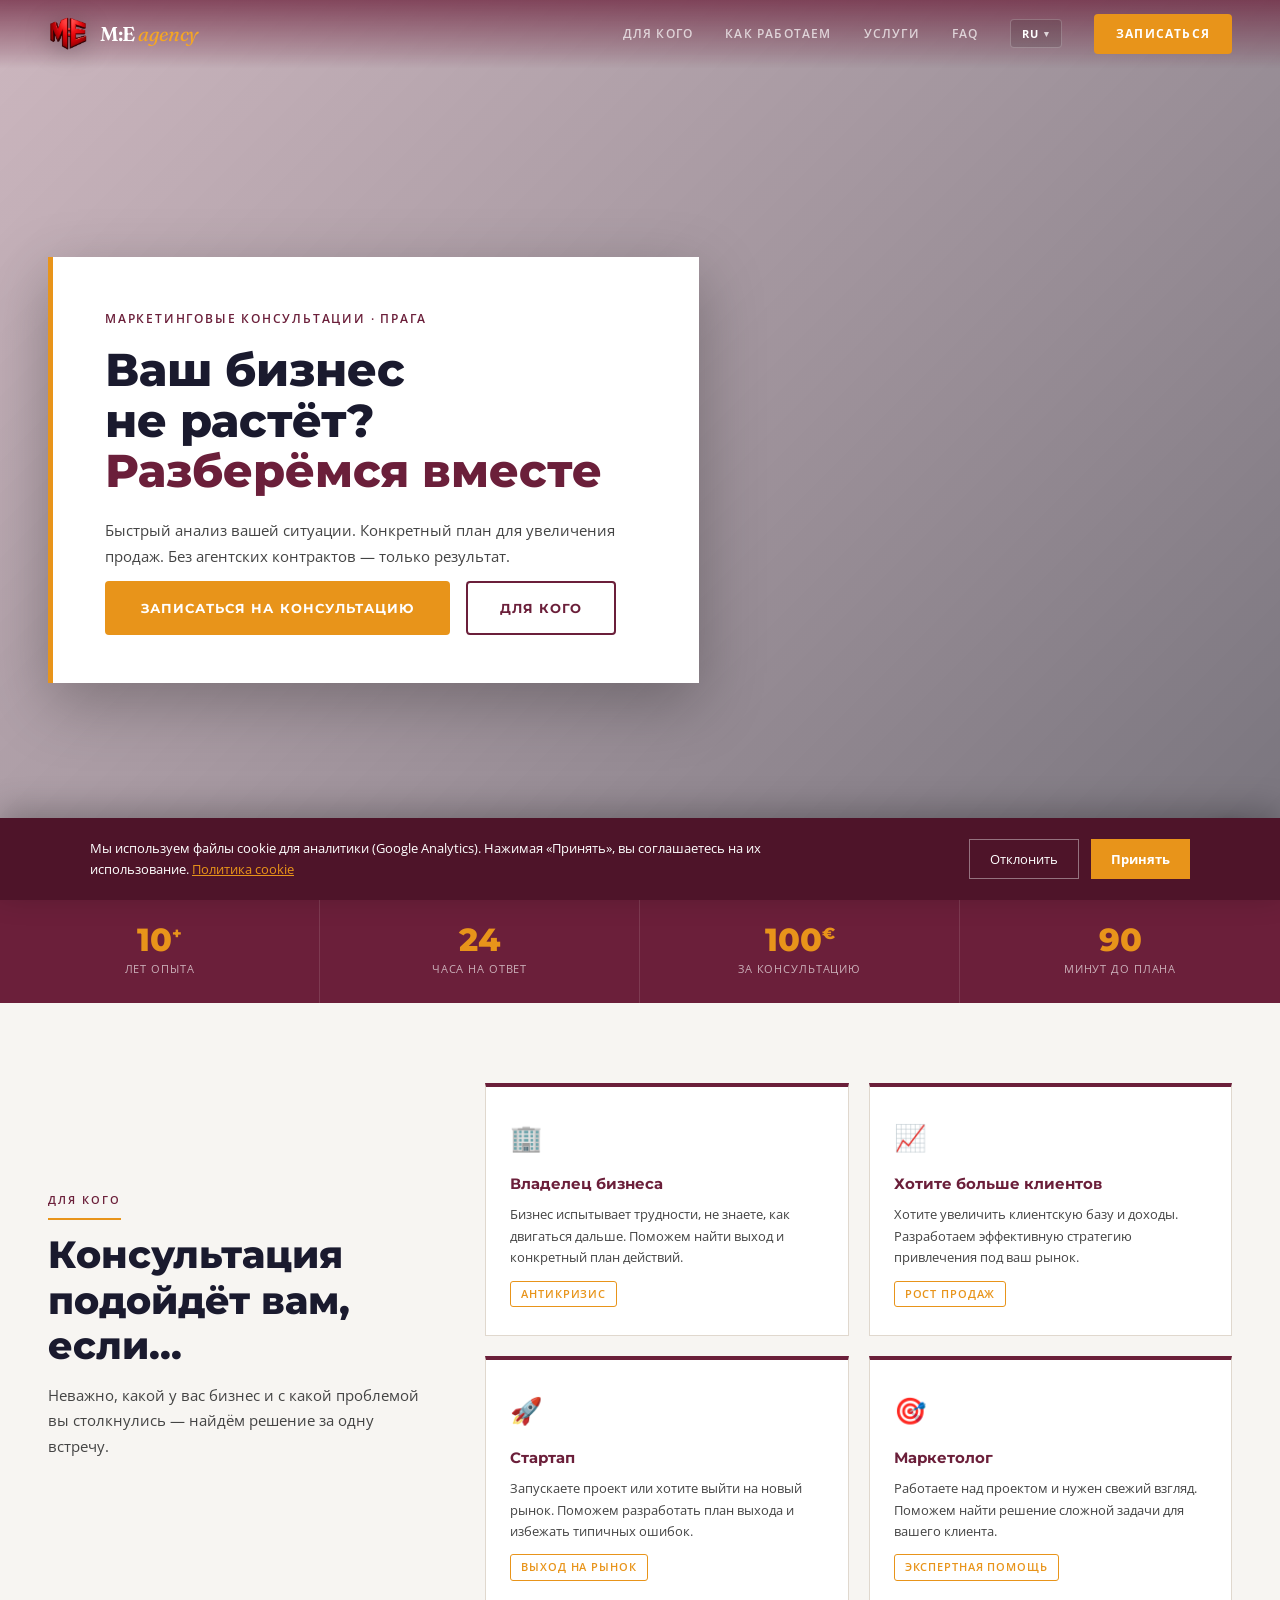
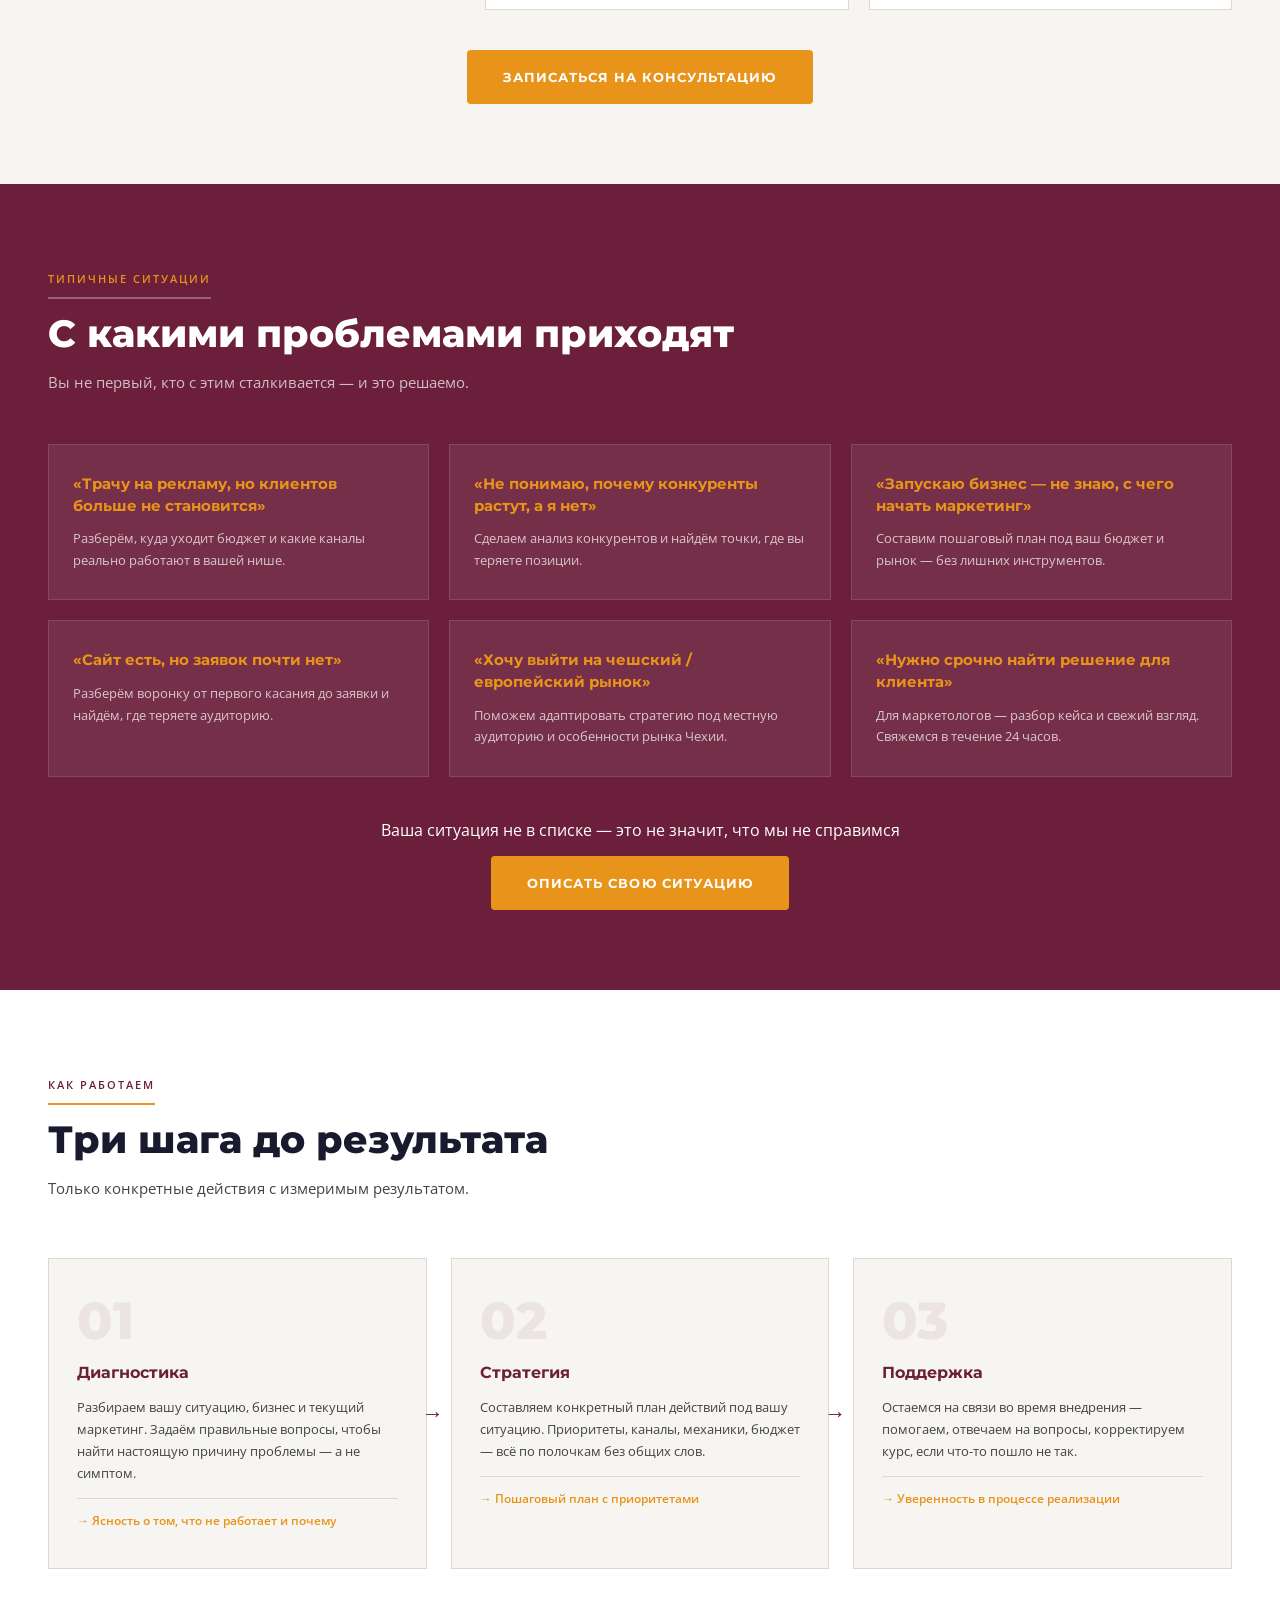
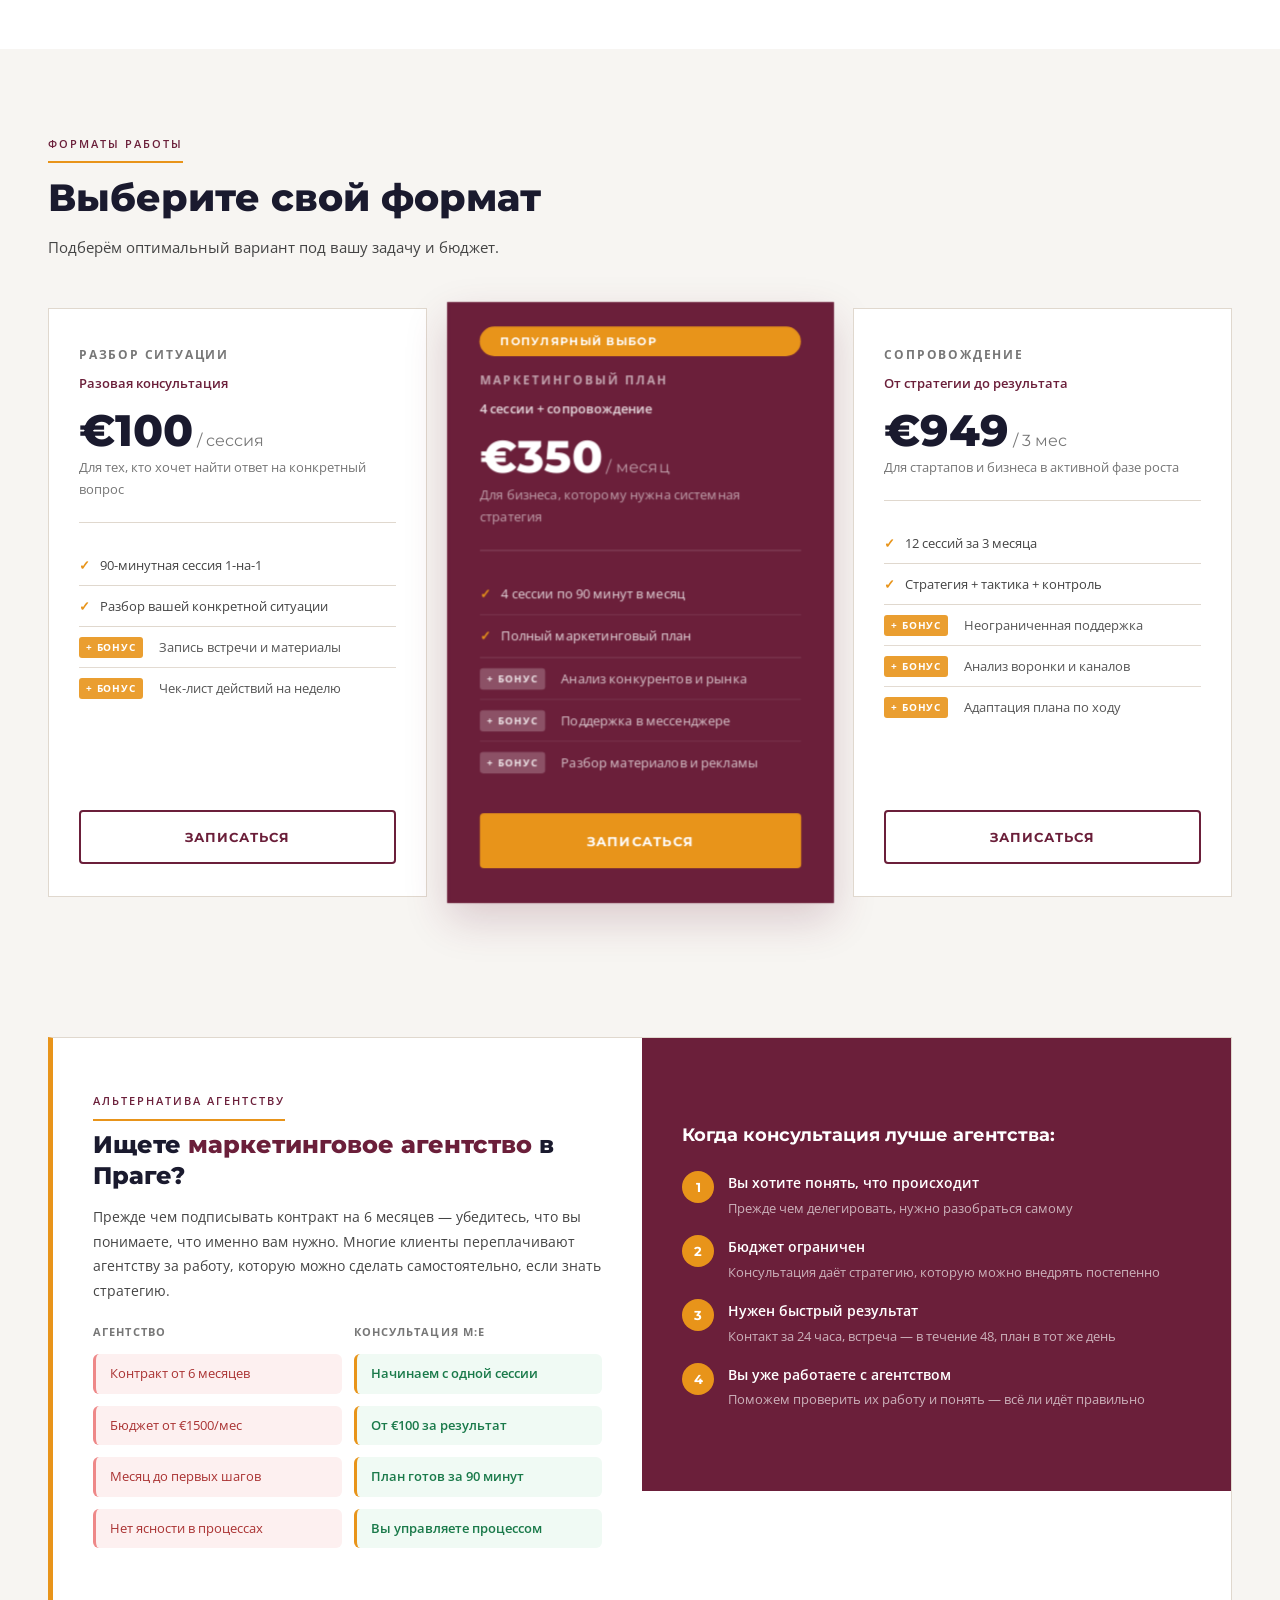
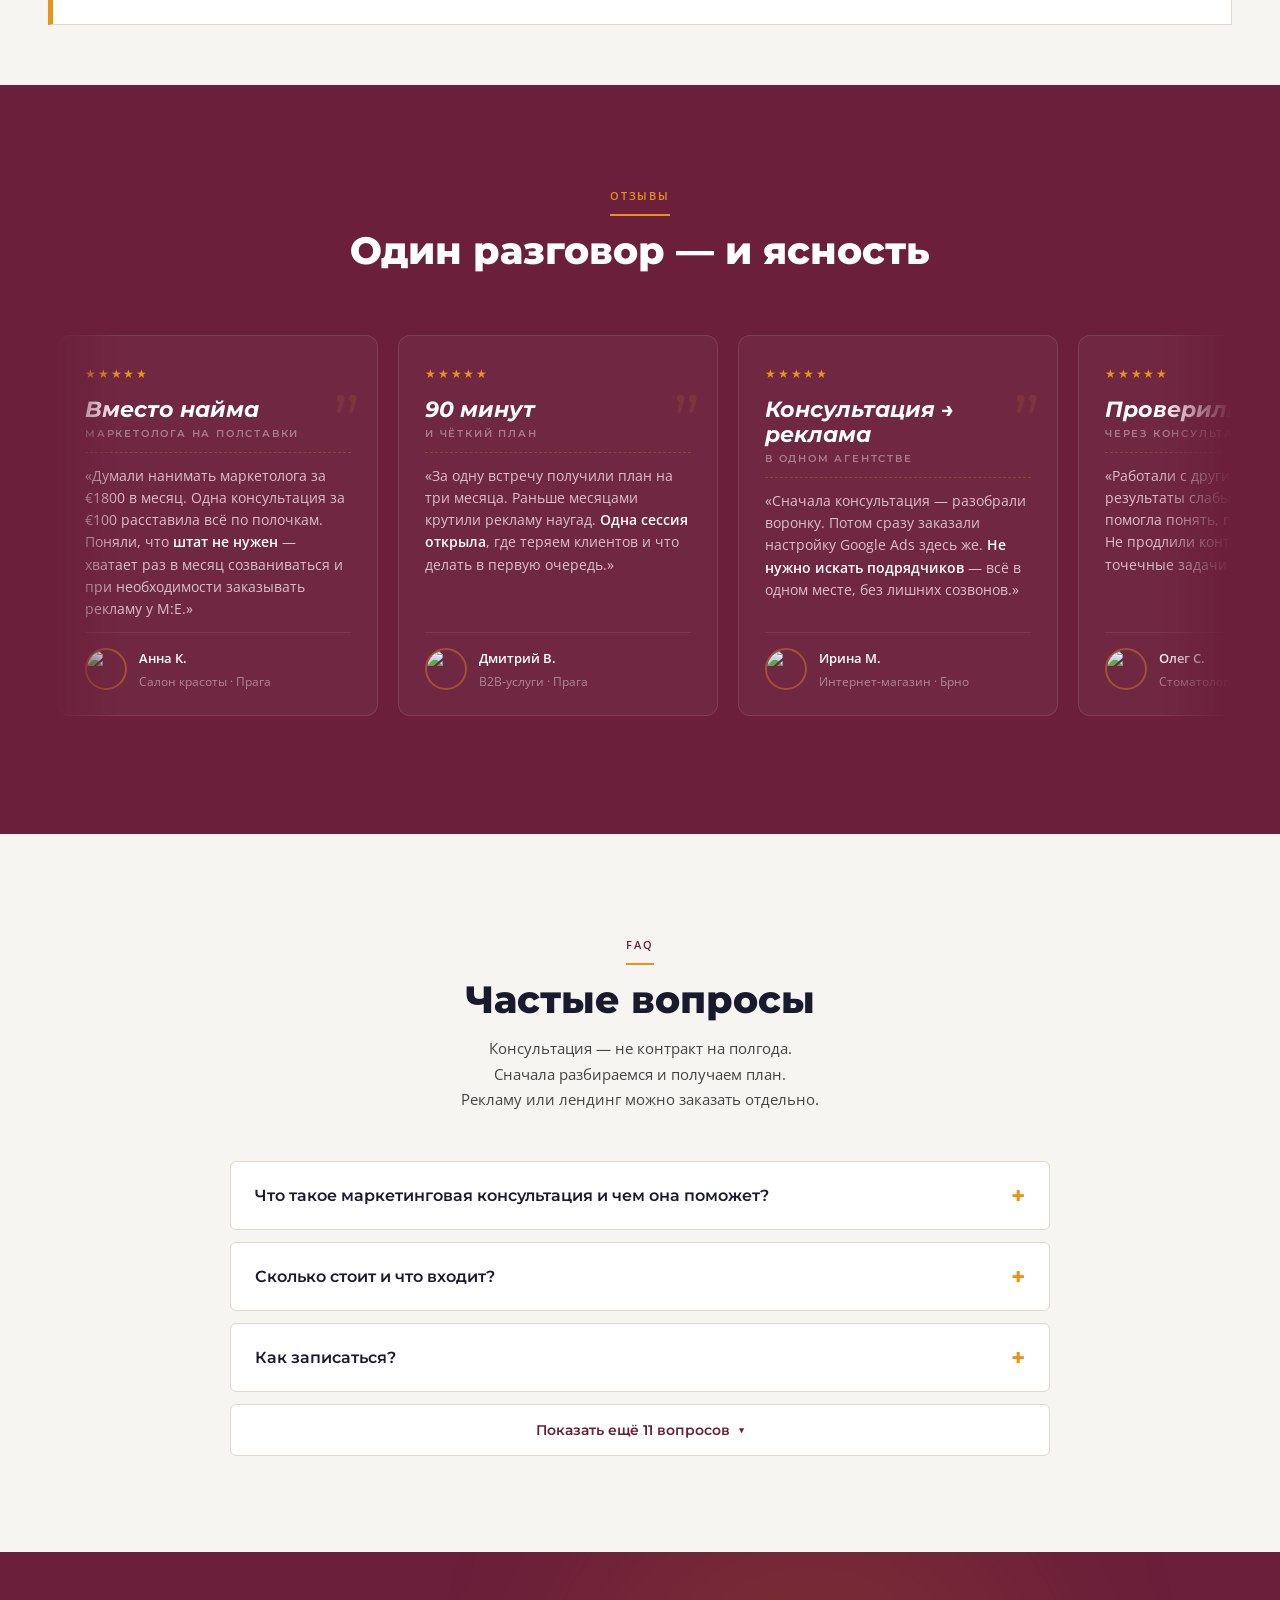
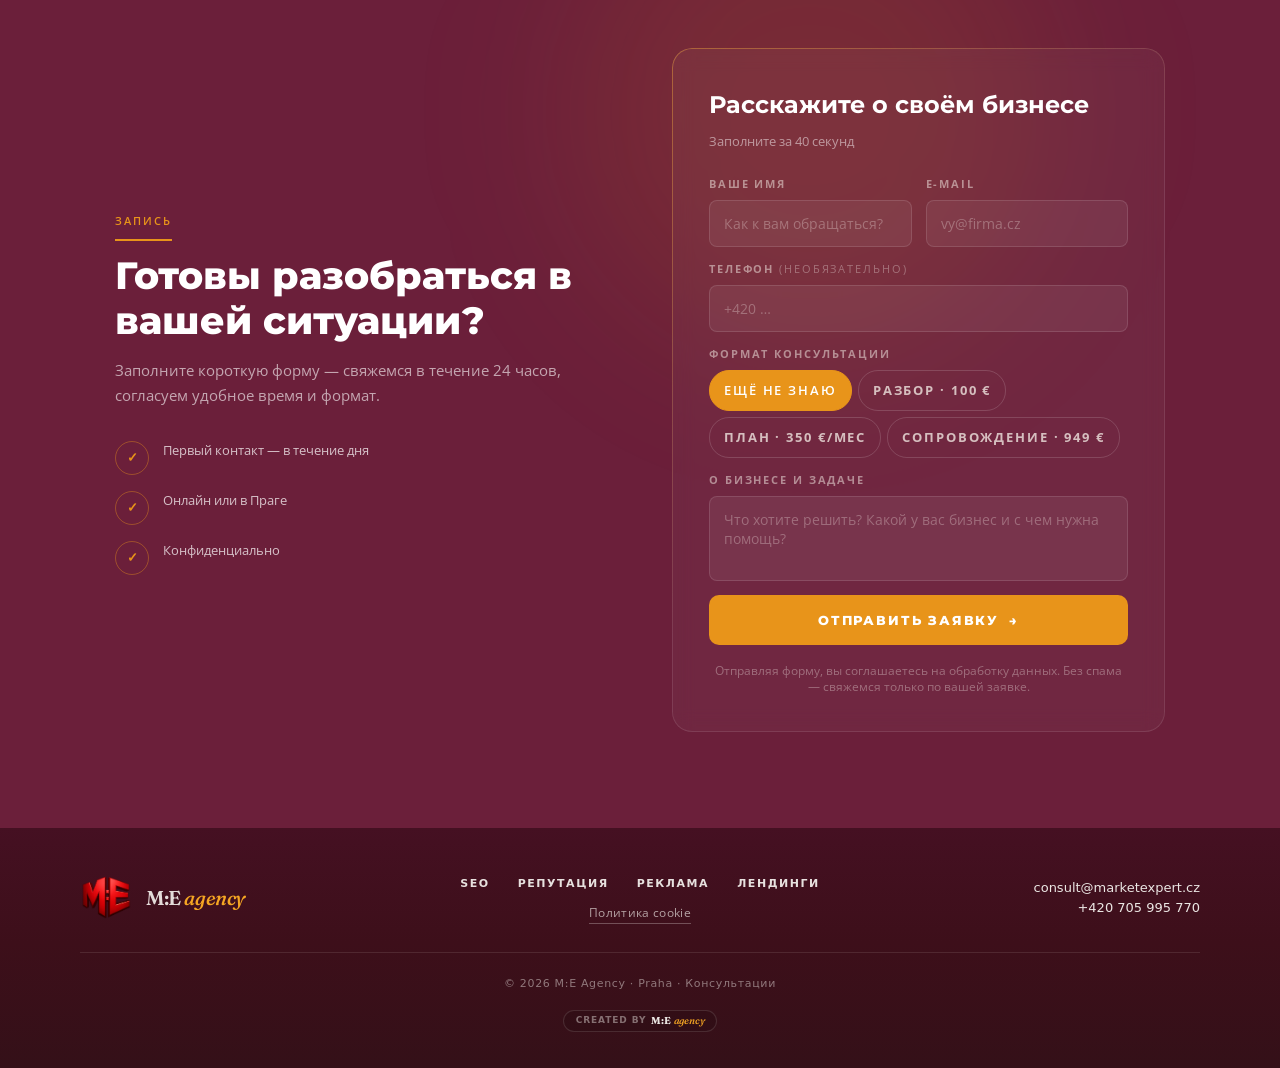
==== commit 099c534f: "Add files via upload" ====
--- a/index.html
+++ b/index.html
@@ -141,9 +141,17 @@
 /* ── Шапка (единый формат M:E) ── */
 nav {
   position: fixed; top: 0; left: 0; right: 0; z-index: 100;
-  background: var(--burg);
+  background: linear-gradient(to bottom, rgba(107, 31, 58, 0.72), rgba(107, 31, 58, 0.18) 78%, transparent);
+  transition: background 0.35s ease, box-shadow 0.35s ease, backdrop-filter 0.35s ease;
   display: flex; align-items: center; justify-content: space-between;
   padding: 0 48px; height: 68px;
+}
+nav.scrolled,
+nav.nav-open {
+  background: var(--burg);
+  backdrop-filter: blur(14px);
+  -webkit-backdrop-filter: blur(14px);
+  box-shadow: 0 6px 28px rgba(0, 0, 0, 0.28);
 }
 .nav-logo { min-width: 0; }
 .nav-links { display: flex; align-items: center; gap: 32px; }
@@ -419,7 +427,7 @@
 }
 .plans .plan.plan-anim-item::before {
   content: ''; position: absolute; inset: 0;
-  background: linear-gradient(135deg, rgba(232,148,26,.12) 0%, rgba(255,255,255,.35) 42%, transparent 72%);
+  background: linear-gradient(135deg, rgba(232,148,26,.14) 0%, rgba(255,255,255,.05) 42%, transparent 72%);
   opacity: 0; transition: opacity .4s ease; pointer-events: none; z-index: 0;
 }
 .plans .plan.plan-anim-item::after {
@@ -544,6 +552,35 @@
 .rev-track:hover { animation-play-state: paused; }
 @keyframes rev-flow {
   to { transform: translateX(-50%); }
+}
+@media (max-width: 768px) {
+  .rev-marquee {
+    overflow-x: auto;
+    overflow-y: hidden;
+    -webkit-overflow-scrolling: touch;
+    overscroll-behavior-x: contain;
+    scroll-snap-type: x mandatory;
+    scroll-padding-inline: 20px;
+    touch-action: pan-x;
+    -webkit-mask-image: none;
+    mask-image: none;
+    cursor: grab;
+  }
+  .rev-marquee:active { cursor: grabbing; }
+  .rev-marquee--dragging {
+    cursor: grabbing;
+    scroll-snap-type: none;
+  }
+  .rev-track {
+    animation: none !important;
+    transform: none !important;
+    padding: 0 20px;
+  }
+  .rev-card {
+    scroll-snap-align: start;
+    min-width: min(300px, 84vw);
+    max-width: min(300px, 84vw);
+  }
 }
 .rev-card {
   min-width: 320px;
@@ -873,6 +910,11 @@
   document.addEventListener('keydown', function(e){
     if (e.key === 'Escape') closeLangMenus();
   });
+  function updateNavScroll() {
+    nav.classList.toggle('scrolled', window.scrollY > 40);
+  }
+  window.addEventListener('scroll', updateNavScroll, { passive: true });
+  updateNavScroll();
 })();
 </script>
 
@@ -922,7 +964,7 @@
       <div class="whom-card">
         <div class="whom-icon">🏢</div>
         <h3>Владелец бизнеса</h3>
-        <p>Бизнес испытывает трудности, не знаете как двигаться дальше. Поможем найти выход и конкретный план действий.</p>
+        <p>Бизнес испытывает трудности, не знаете, как двигаться дальше. Поможем найти выход и конкретный план действий.</p>
         <span class="tag">Антикризис</span>
       </div>
       <div class="whom-card">
@@ -934,13 +976,13 @@
       <div class="whom-card">
         <div class="whom-icon">🚀</div>
         <h3>Стартап</h3>
-        <p>Запускаете проект или хотите выйти на новый рынок. Помогу разработать план выхода и избежать типичных ошибок.</p>
+        <p>Запускаете проект или хотите выйти на новый рынок. Поможем разработать план выхода и избежать типичных ошибок.</p>
         <span class="tag">Выход на рынок</span>
       </div>
       <div class="whom-card">
         <div class="whom-icon">🎯</div>
         <h3>Маркетолог</h3>
-        <p>Работаете над проектом и нужен свежий взгляд. Помогу найти решение сложной задачи для вашего клиента.</p>
+        <p>Работаете над проектом и нужен свежий взгляд. Поможем найти решение сложной задачи для вашего клиента.</p>
         <span class="tag">Экспертная помощь</span>
       </div>
     </div>
@@ -972,7 +1014,7 @@
     </div>
     <div class="problem-card">
       <div class="problem-q">«Сайт есть, но заявок почти нет»</div>
-      <div class="problem-a">Разберём воронку от первого касания до заявки и найдём где теряете аудиторию.</div>
+      <div class="problem-a">Разберём воронку от первого касания до заявки и найдём, где теряете аудиторию.</div>
     </div>
     <div class="problem-card">
       <div class="problem-q">«Хочу выйти на чешский / европейский рынок»</div>
@@ -980,7 +1022,7 @@
     </div>
     <div class="problem-card">
       <div class="problem-q">«Нужно срочно найти решение для клиента»</div>
-      <div class="problem-a">Для маркетологов — разбор кейса и свежий взгляд. Записываемся в течение 24 часов.</div>
+      <div class="problem-a">Для маркетологов — разбор кейса и свежий взгляд. Свяжемся в течение 24 часов.</div>
     </div>
   </div>
   <div class="reveal" style="margin-top:40px;text-align:center;">
@@ -994,7 +1036,7 @@
   <div class="reveal" style="margin-bottom:56px">
     <div class="section-label">Как работаем</div>
     <h2 class="section-title">Три шага до результата</h2>
-    <p class="section-sub">Никакой воды — только конкретные действия с измеримым результатом.</p>
+    <p class="section-sub">Только конкретные действия с измеримым результатом.</p>
   </div>
   <div class="steps stagger">
     <div class="step">
@@ -1012,7 +1054,7 @@
     <div class="step">
       <div class="step-num">03</div>
       <h3>Поддержка</h3>
-      <p>Остаемся на связи во время внедрения — помогаем, отвечаем на вопросы, корректируем курс если что-то пошло не так.</p>
+      <p>Остаемся на связи во время внедрения — помогаем, отвечаем на вопросы, корректируем курс, если что-то пошло не так.</p>
       <div class="step-result">Уверенность в процессе реализации</div>
     </div>
   </div>
@@ -1080,7 +1122,7 @@
     <div class="agency-left">
       <div class="section-label">Альтернатива агентству</div>
       <h2>Ищете <span>маркетинговое агентство</span> в Праге?</h2>
-      <p>Прежде чем подписывать контракт на 6 месяцев — убедитесь, что вы понимаете, что именно вам нужно. Многие клиенты переплачивают агентству за работу, которую можно сделать самостоятельно — зная стратегию.</p>
+      <p>Прежде чем подписывать контракт на 6 месяцев — убедитесь, что вы понимаете, что именно вам нужно. Многие клиенты переплачивают агентству за работу, которую можно сделать самостоятельно, если знать стратегию.</p>
       <div class="agency-compare">
         <div class="compare-thead">
           <div class="compare-head">Агентство</div>
@@ -1099,7 +1141,7 @@
           <div class="compare-cell good"><span class="compare-tag">M:E</span>План готов за 90 минут</div>
         </div>
         <div class="compare-pair">
-          <div class="compare-cell bad"><span class="compare-tag">Агентство</span>Вы не понимаете, что происходит</div>
+          <div class="compare-cell bad"><span class="compare-tag">Агентство</span>Нет ясности в процессах</div>
           <div class="compare-cell good"><span class="compare-tag">M:E</span>Вы управляете процессом</div>
         </div>
       </div>
@@ -1367,7 +1409,7 @@
   <div class="site-footer__copy-row">
     <p class="site-footer__copy">© 2026 M:E Agency · Praha · Консультации</p>
     <p class="site-footer__crafted">
-      <a href="https://marketexpert.cz/" target="_blank" rel="noopener noreferrer"><span class="site-footer__crafted-label">Created by</span><span class="site-footer__crafted-brand"><span class="site-footer__crafted-me">M:E</span> <em>agency</em></span></a>
+      <a href="https://landing.marketexpert.cz/" target="_blank" rel="noopener noreferrer"><span class="site-footer__crafted-label">Created by</span><span class="site-footer__crafted-brand"><span class="site-footer__crafted-me">M:E</span> <em>agency</em></span></a>
     </p>
   </div>
 </footer>
@@ -1421,6 +1463,50 @@
     });
   }, { threshold: 0.12, rootMargin: '0px 0px -6% 0px' });
   io.observe(grid);
+})();
+
+(function initReviewsTouchScroll() {
+  var marquee = document.querySelector('.rev-marquee');
+  var track = document.querySelector('.rev-track');
+  if (!marquee || !track) return;
+
+  var mq = window.matchMedia('(max-width: 768px)');
+  var drag = null;
+
+  function applyMode() {
+    if (mq.matches) {
+      track.style.animation = 'none';
+      track.style.transform = 'none';
+    } else {
+      track.style.animation = '';
+      track.style.transform = '';
+      marquee.classList.remove('rev-marquee--dragging');
+    }
+  }
+
+  marquee.addEventListener('pointerdown', function(e) {
+    if (!mq.matches || e.pointerType === 'mouse') return;
+    drag = { x: e.clientX, scroll: marquee.scrollLeft, id: e.pointerId };
+    marquee.classList.add('rev-marquee--dragging');
+    marquee.setPointerCapture(e.pointerId);
+  });
+
+  marquee.addEventListener('pointermove', function(e) {
+    if (!drag || drag.id !== e.pointerId) return;
+    marquee.scrollLeft = drag.scroll - (e.clientX - drag.x);
+  });
+
+  function endDrag(e) {
+    if (!drag || (e && drag.id !== e.pointerId)) return;
+    drag = null;
+    marquee.classList.remove('rev-marquee--dragging');
+    if (e) marquee.releasePointerCapture(e.pointerId);
+  }
+
+  marquee.addEventListener('pointerup', endDrag);
+  marquee.addEventListener('pointercancel', endDrag);
+  mq.addEventListener('change', applyMode);
+  applyMode();
 })();
 
 // FAQ — показать остальные вопросы
